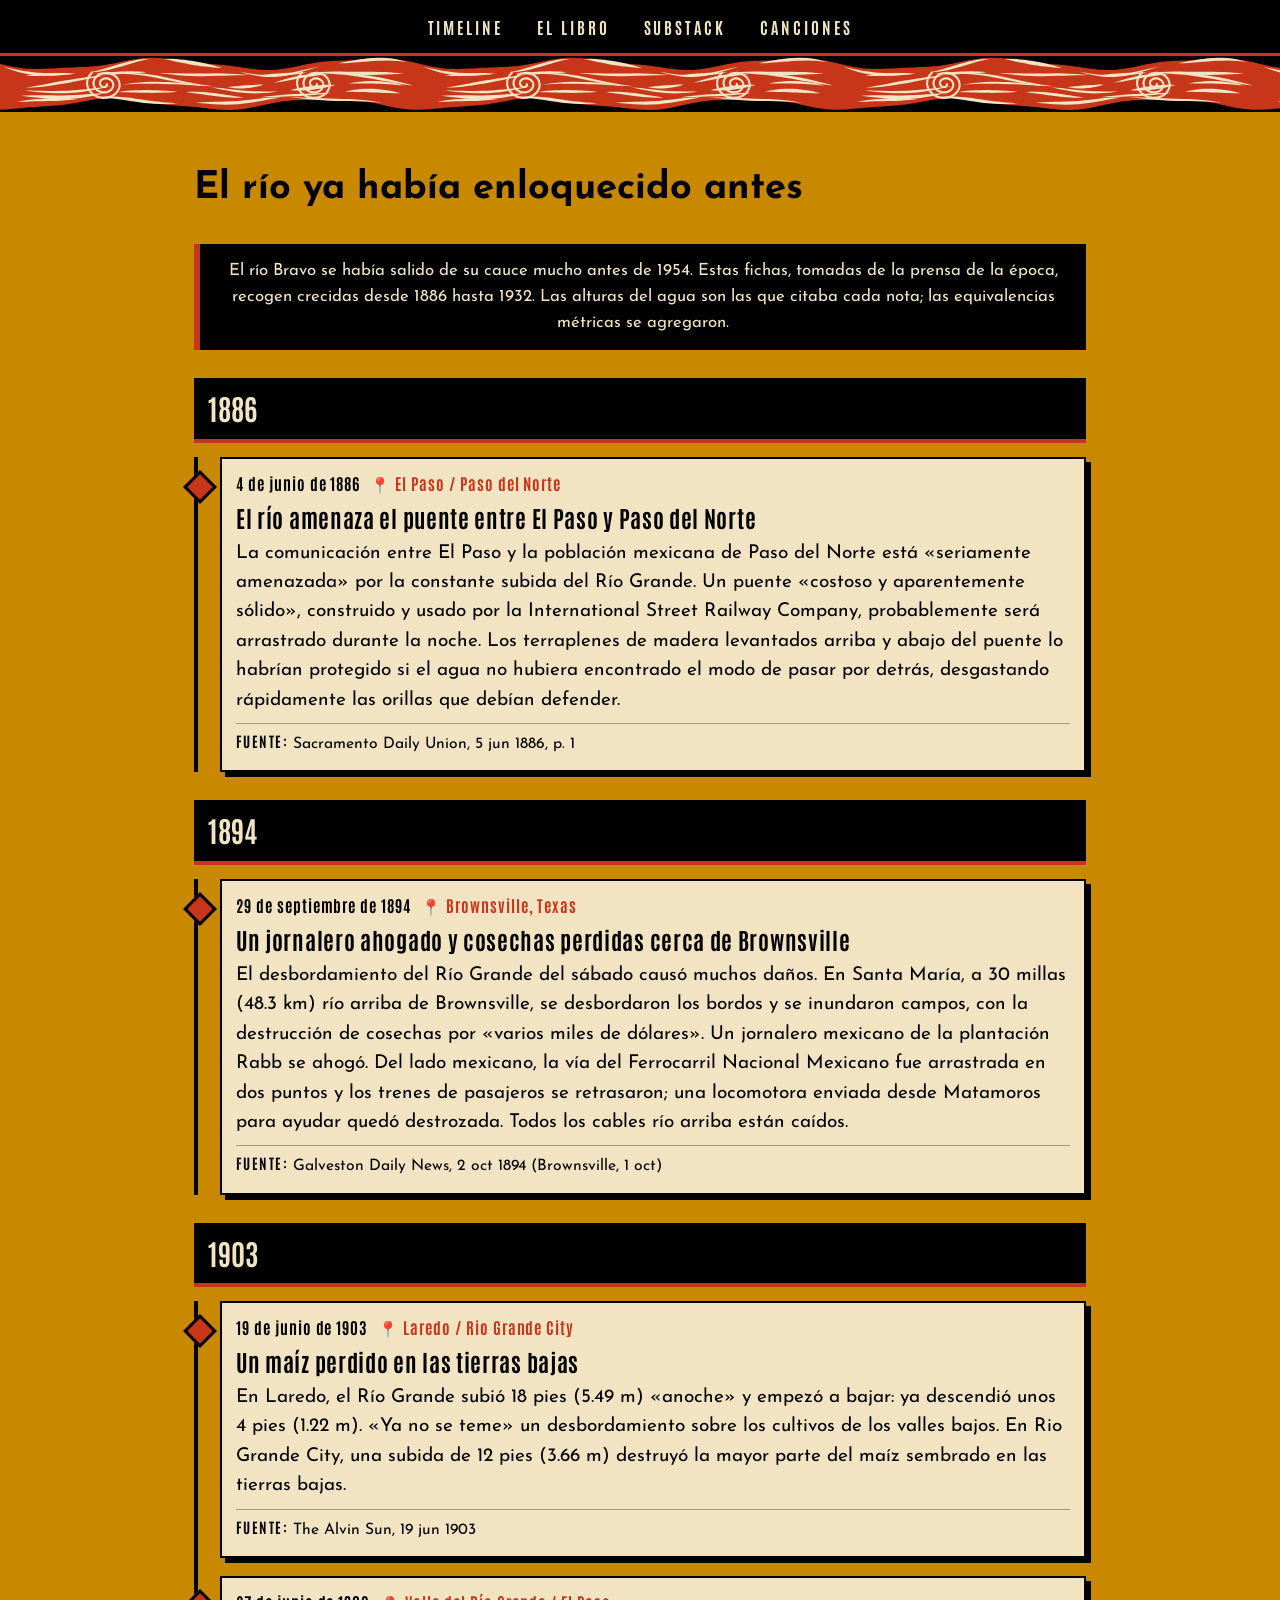
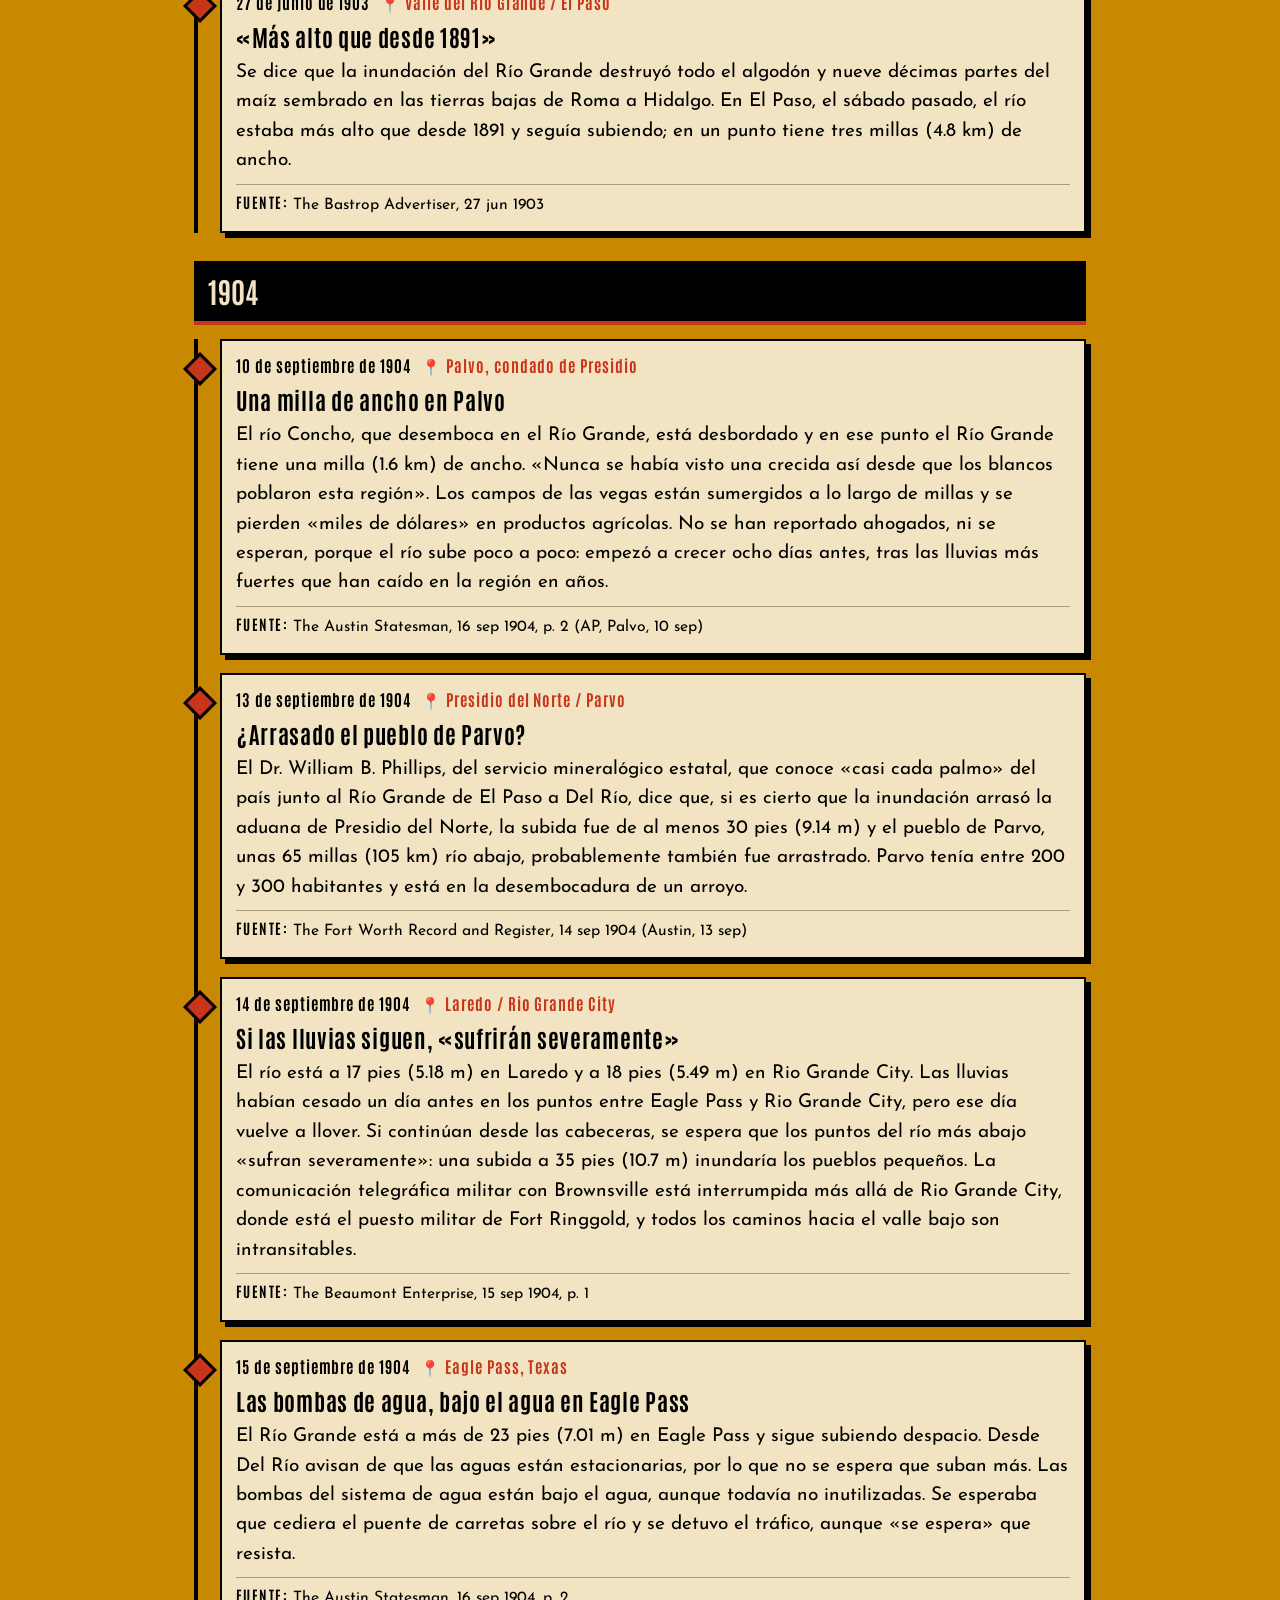
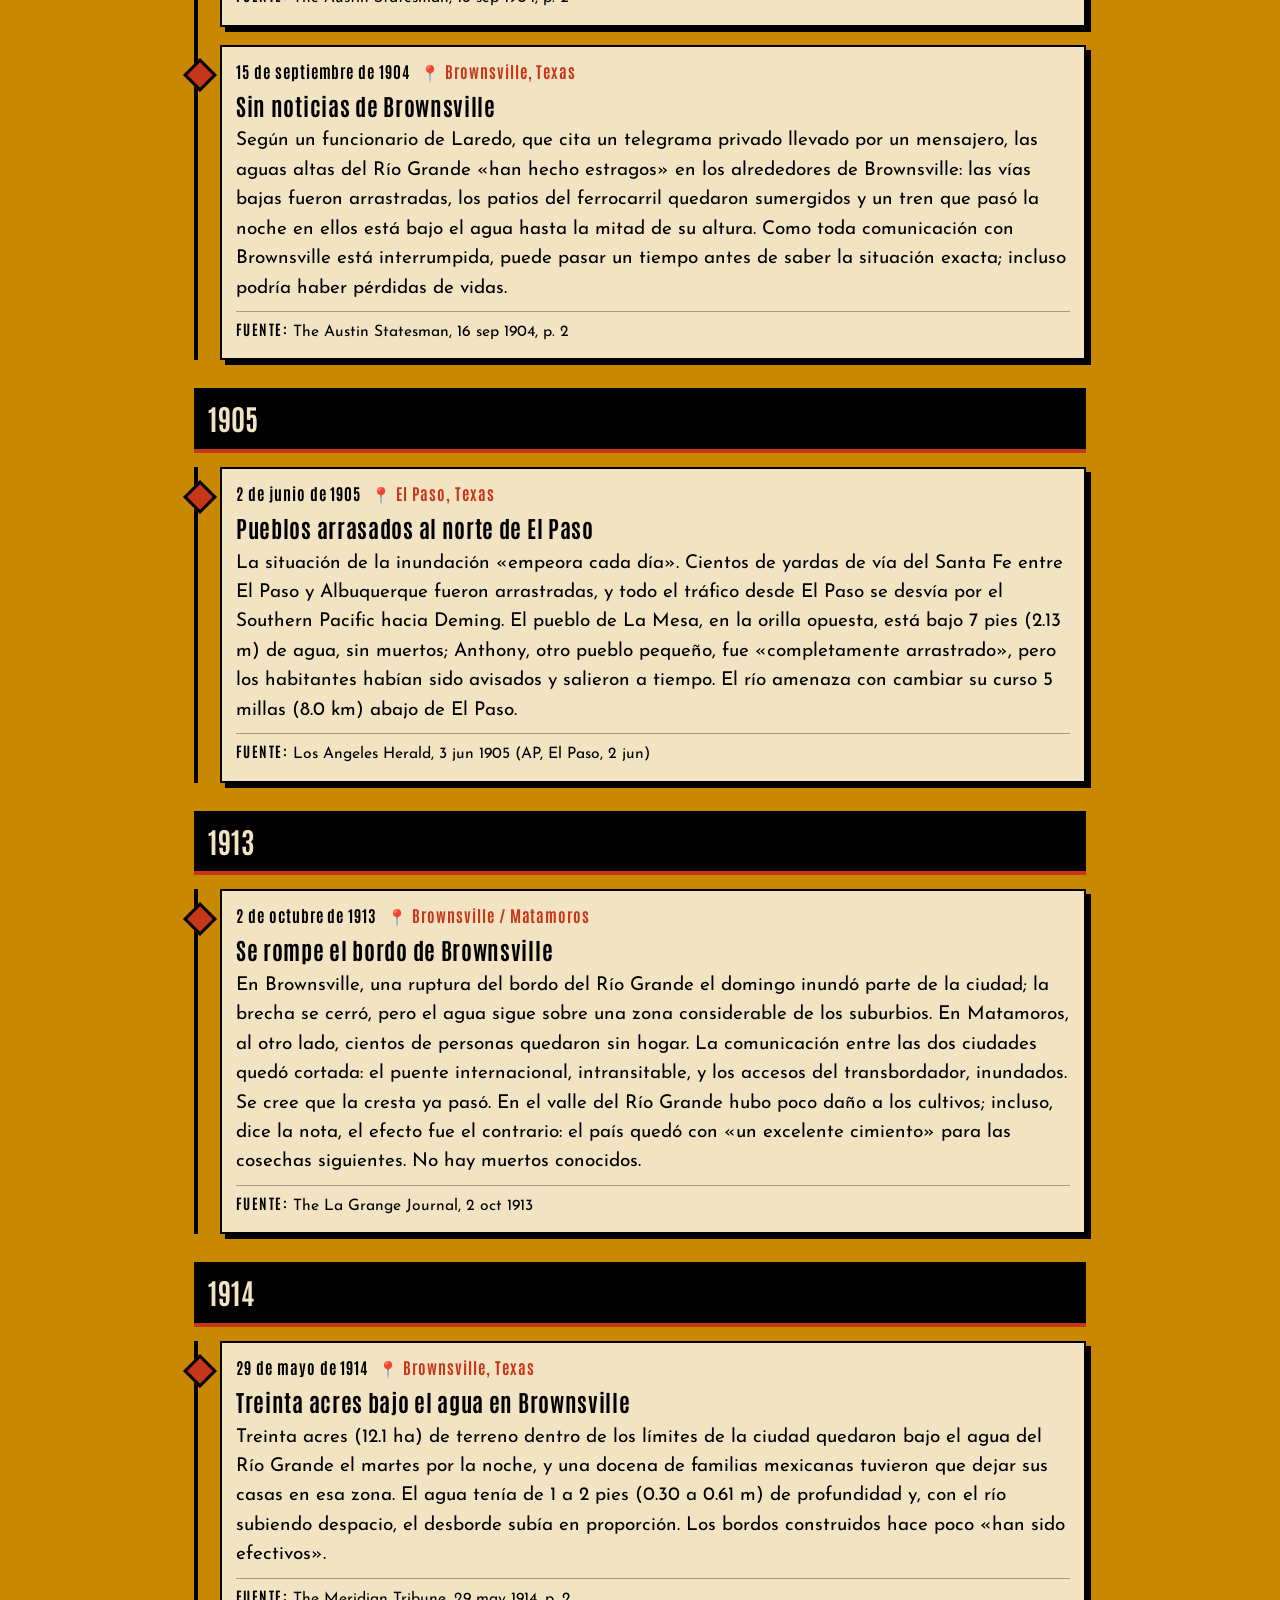
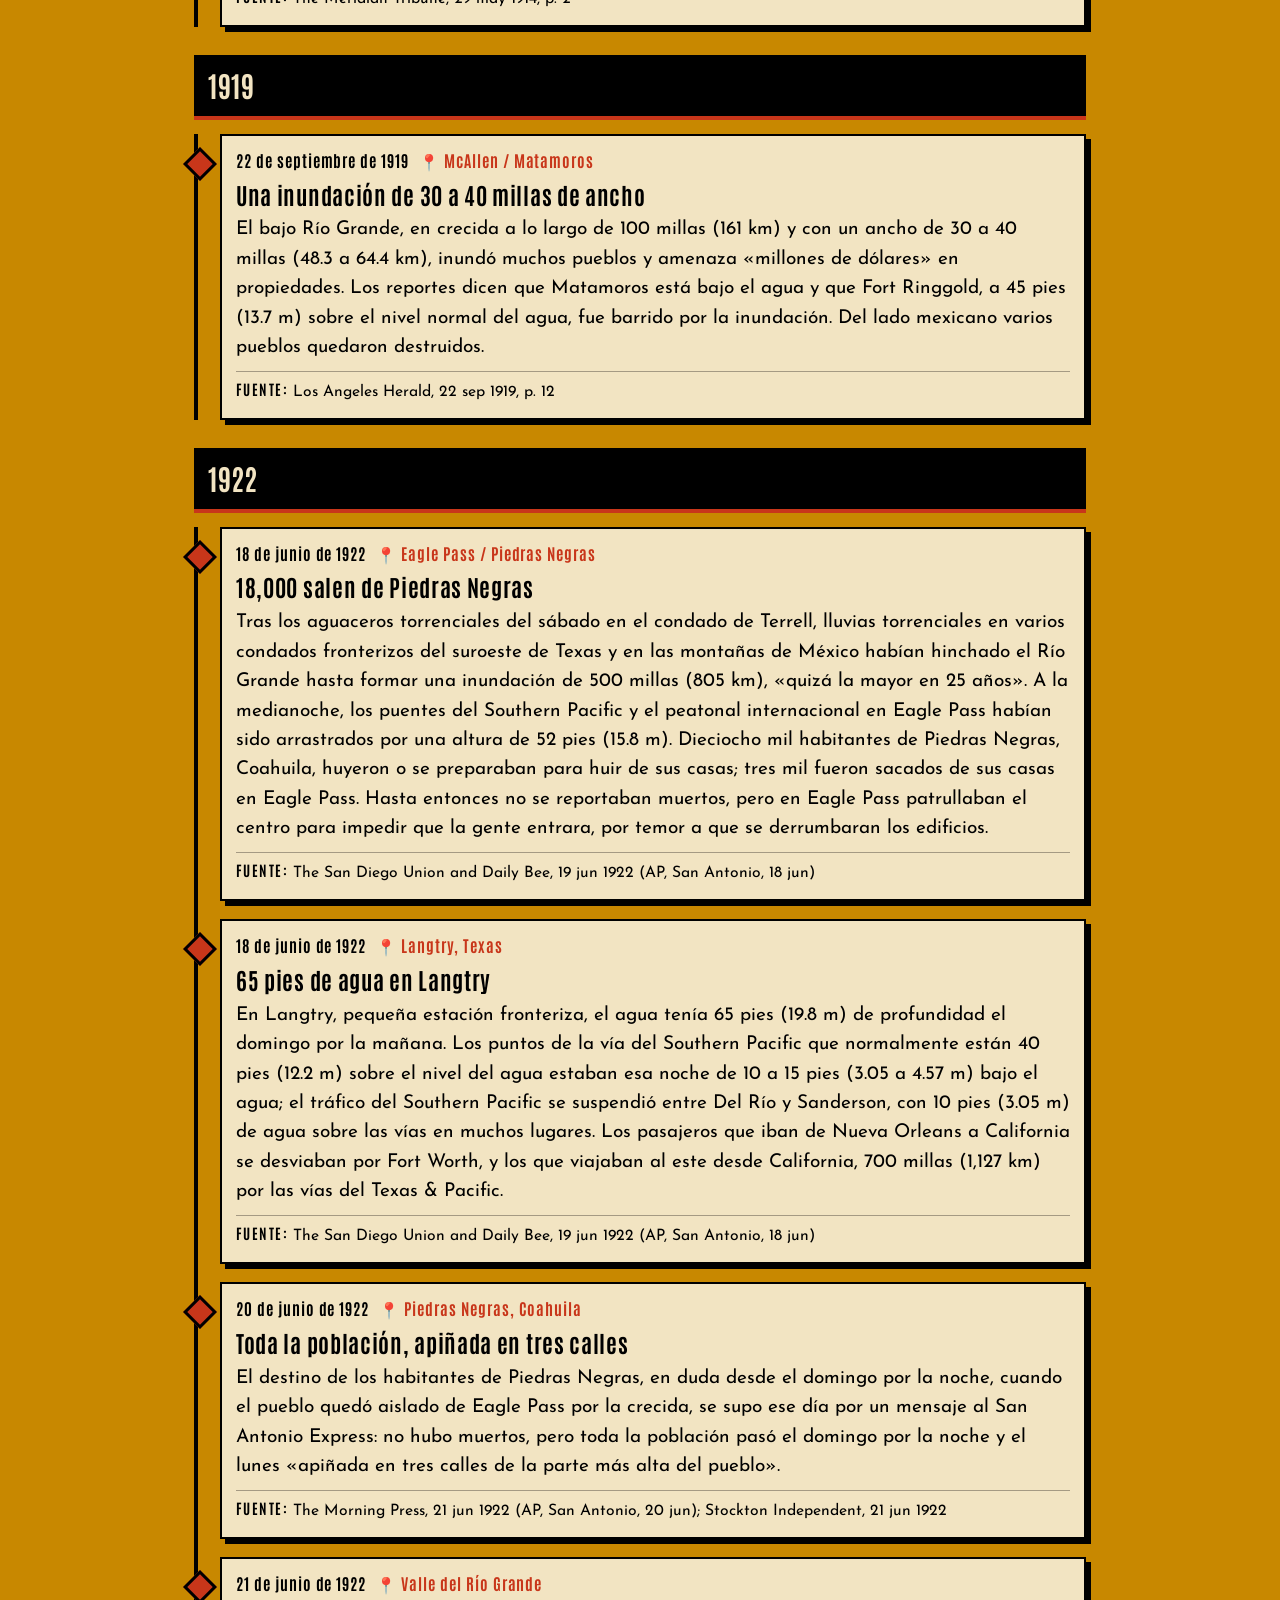
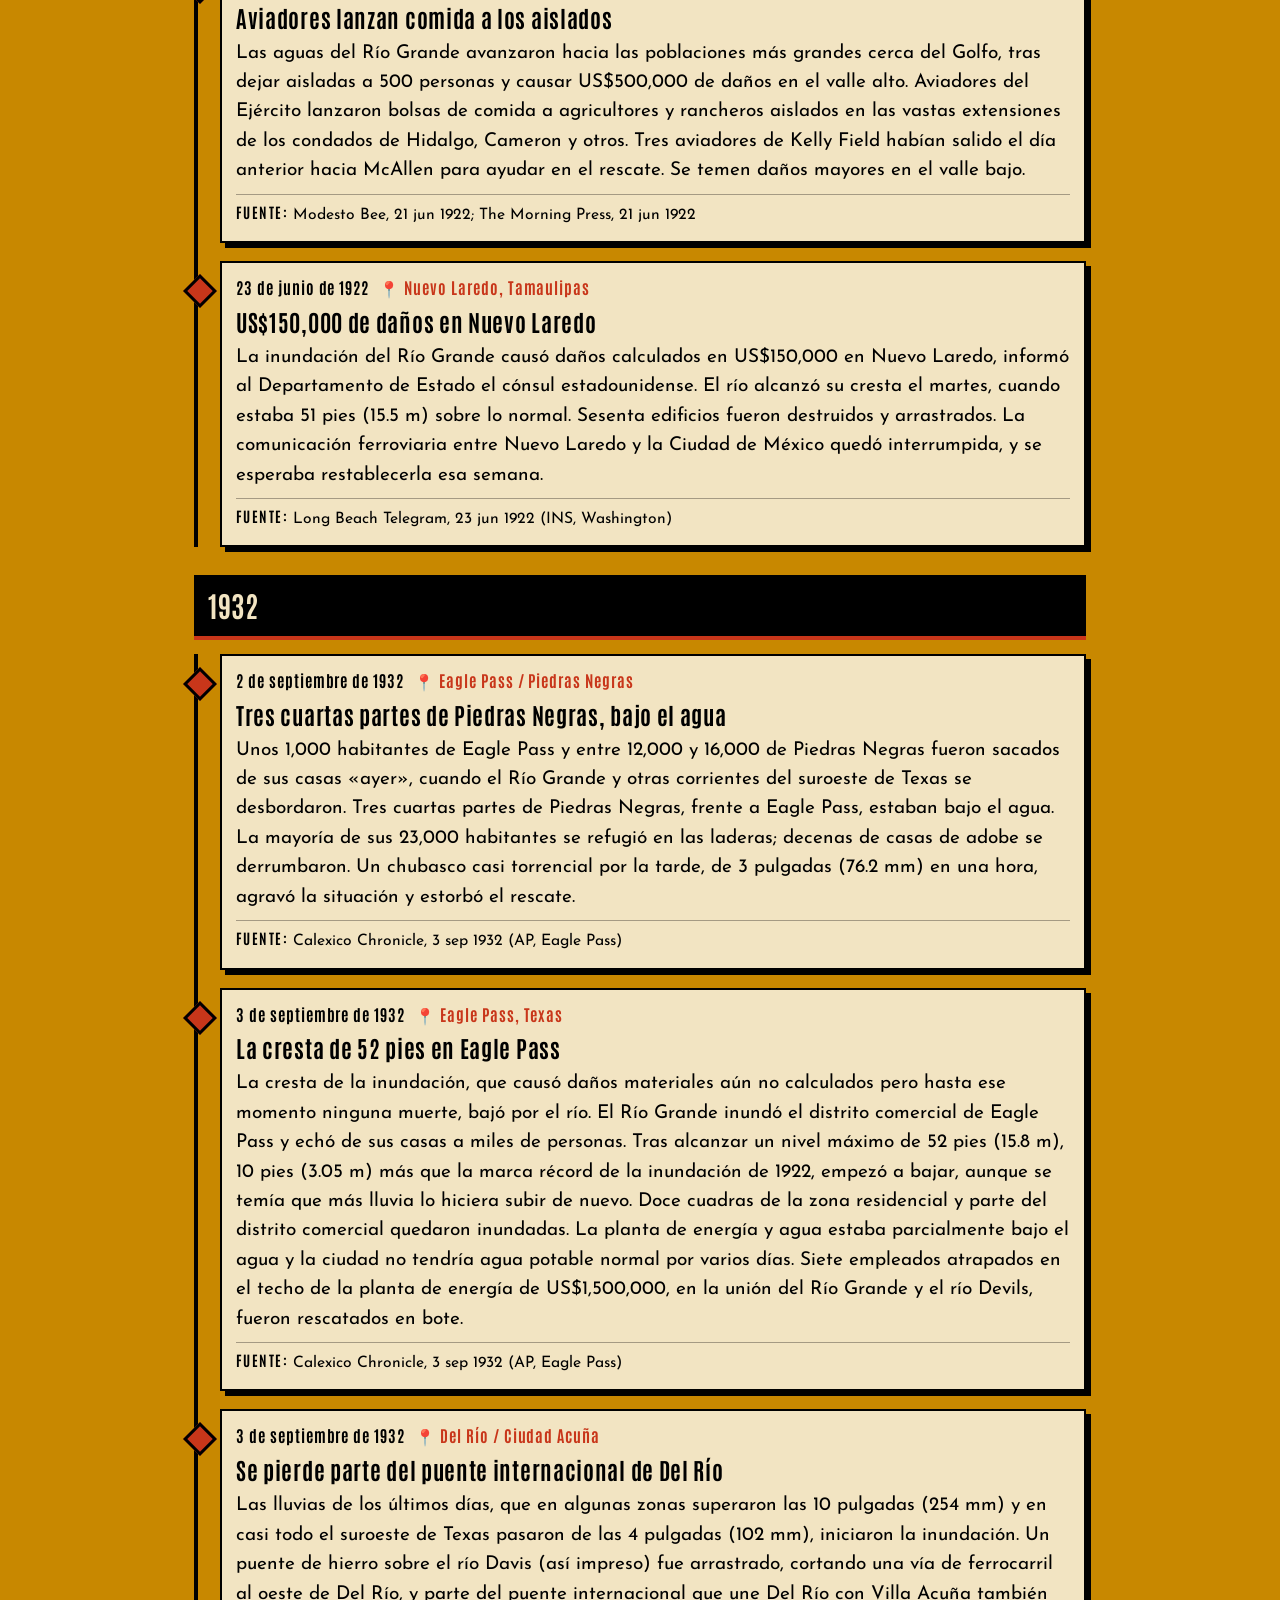
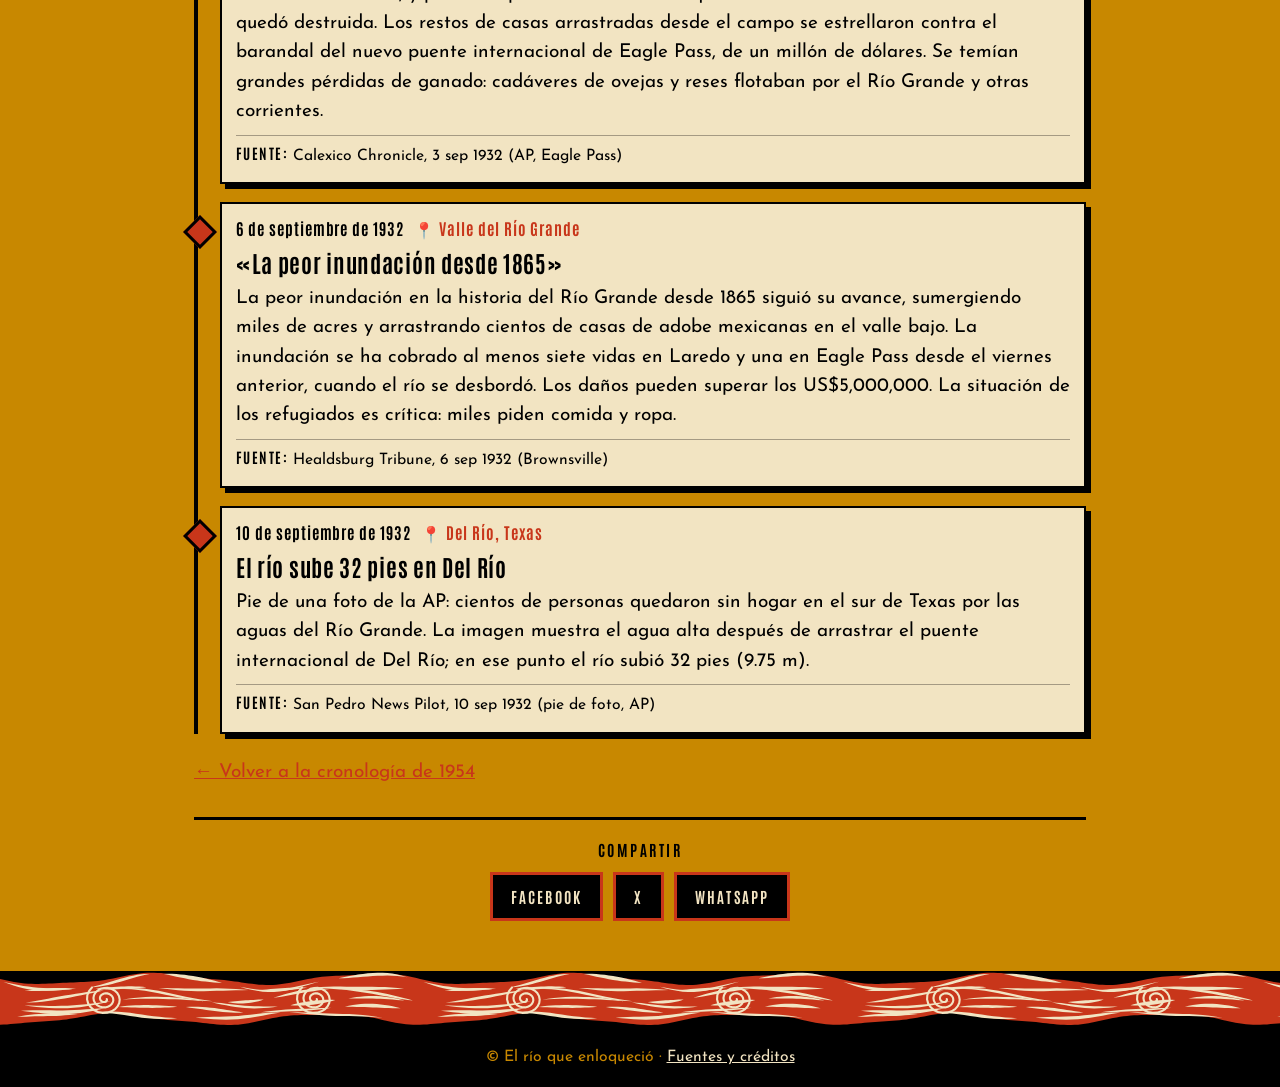
==== antes.html @ be1bdfc9 "Página Canciones: canciones.html, canciones.json y entrada en el menú de todas las páginas Co-Author" ====
<!doctype html>
<html lang="es">
<head>
<meta charset="utf-8">
<meta name="viewport" content="width=device-width,initial-scale=1">
<title>Antes de 1954 · El río que enloqueció</title>
<meta name="description" content="Las crecidas del río Bravo antes de 1954, según la prensa de la época.">
<meta property="og:type" content="website"><meta property="og:title" content="Antes de 1954 · El río que enloqueció"><meta property="og:description" content="Las crecidas del río Bravo antes de 1954, según la prensa de la época."><meta property="og:url" content="https://matonfaz.github.io/el-rio-que-enloquecio/antes.html"><meta property="og:image" content="https://matonfaz.github.io/el-rio-que-enloquecio/portada-web.jpg"><meta name="twitter:card" content="summary_large_image">
<link rel="preconnect" href="https://fonts.googleapis.com"><link rel="preconnect" href="https://fonts.gstatic.com" crossorigin>
<link href="https://fonts.googleapis.com/css2?family=Antonio:wght@400;700&family=Josefin+Sans:wght@400;700&display=swap" rel="stylesheet">
<link rel="icon" href="data:image/svg+xml,%3Csvg xmlns=%27http://www.w3.org/2000/svg%27 viewBox=%270 0 10 10%27%3E%3Cpath d=%27M5 0L10 5L5 10L0 5Z%27 fill=%27%23C65A1E%27/%3E%3C/svg%3E">
<link rel="stylesheet" href="css/style.css">
</head>
<body>
<nav class="menu" aria-label="Principal"><a href="index.html">Timeline</a><a href="libro.html">El libro</a><a href="substack.html">Substack</a><a href="canciones.html">Canciones</a></nav>
<div class="ondas"></div>
<main>
  <h1>El río ya había enloquecido antes</h1>
  <div class="intro">El río Bravo se había salido de su cauce mucho antes de 1954. Estas fichas, tomadas de la prensa de la época, recogen crecidas desde 1886 hasta 1932. Las alturas del agua son las que citaba cada nota; las equivalencias métricas se agregaron.</div>
  <div id="antes-lista"><noscript><div class="error">Esta página necesita JavaScript activado.</div></noscript></div>
  <p class="volver"><a href="index.html">← Volver a la cronología de 1954</a></p>
</main>
<div class="ondas"></div>
<footer>© El río que enloqueció · <a href="fuentes.html">Fuentes y créditos</a></footer>
<script src="js/antes.js"></script>
<script src="js/compartir.js"></script>
<!-- Cloudflare Web Analytics --><script type='module' src='https://static.cloudflareinsights.com/beacon.min.js' data-cf-beacon='{"token": "662d54eaece742d682d154d69804e19e"}'></script><!-- End Cloudflare Web Analytics -->
</body>
</html>
---- css/style.css ----
:root{
  --mostaza:#C88800; --negro:#000000; --crema:#F2E4C2; --rojo:#C8361A;
  --fuente-deco:"Antonio","Oswald","Arial Narrow",sans-serif;
  --fuente-titulo:"Antonio","Oswald","Arial Narrow",sans-serif;
  --fuente-texto:"Josefin Sans","Trebuchet MS",Arial,sans-serif;
}
*{box-sizing:border-box}
html{scroll-behavior:smooth;scroll-padding-top:70px}
body{margin:0;background:var(--mostaza);color:var(--negro);font-family:var(--fuente-texto);font-size:19px;line-height:1.55}
a{color:var(--rojo)}
.ondas{height:56px;background:var(--negro)}
.ondas.fina{height:36px}
/* Las olas corren despacio hacia la izquierda: cada ciclo desplaza exactamente un mosaico (480/64 del alto), sin corte al repetirse.
   Ritmo de río con fuerza (~32 px/s). Se anima transform (no background-position) para que también se mueva en navegadores móviles. */
.ondas{--paso:420px;position:relative;overflow:hidden}
.ondas.fina{--paso:270px}
.ondas::before{content:"";position:absolute;top:0;bottom:0;left:0;width:calc(100% + var(--paso));background:url("ondas.svg") repeat-x 0 center/auto 56px;animation:rio 13s linear infinite;will-change:transform}
.ondas.fina::before{background-size:auto 36px;animation-duration:17s}
@keyframes rio{from{transform:translate3d(0,0,0)}to{transform:translate3d(calc(var(--paso) * -1),0,0)}}
@media (prefers-reduced-motion:reduce){.ondas::before,.ondas.fina::before{animation:none}}
nav.menu{position:sticky;top:0;z-index:20;background:var(--negro);display:flex;justify-content:center;gap:6px;flex-wrap:wrap;padding:8px 12px;border-bottom:3px solid var(--rojo)}
nav.menu a{color:var(--crema);text-decoration:none;font-family:var(--fuente-deco);font-weight:700;letter-spacing:.18em;text-transform:uppercase;padding:6px 14px;font-size:1.02rem}
nav.menu a[aria-current=page]{background:var(--rojo);color:var(--negro)}
header.portada{background:var(--negro);text-align:center;padding:26px 16px}
header.portada img{display:block;margin:0 auto;width:min(100%,340px);height:auto;border:3px solid var(--crema);box-shadow:8px 8px 0 var(--rojo)}
.solo-lectores{position:absolute;left:-9999px}
main{max-width:920px;margin:0 auto;padding:22px 14px 50px}
h2{font-family:var(--fuente-titulo);font-weight:700;text-transform:uppercase;letter-spacing:.06em;margin:.2em 0 .4em}
.intro{background:var(--negro);color:var(--crema);padding:14px 18px;border-left:6px solid var(--rojo);font-size:1.05rem}
.intro b{color:var(--crema)}
.controles{background:var(--negro);color:var(--crema);padding:14px;margin:18px 0;border-top:4px solid var(--rojo)}
.controles h3{font-family:var(--fuente-deco);letter-spacing:.2em;text-transform:uppercase;font-size:.92rem;color:var(--mostaza);margin:10px 0 6px}
.controles h3:first-child{margin-top:0}
.chips{display:flex;flex-wrap:wrap;gap:6px}
.chip,.controles select{font:inherit;font-size:1rem;cursor:pointer;border:1.5px solid var(--crema);background:transparent;color:var(--crema);padding:7px 11px;min-height:40px}
.chip small{opacity:.75}
.chip[aria-pressed=true]{background:var(--crema);color:var(--negro);font-weight:700}
.chip.noche[aria-pressed=true]{background:var(--rojo);border-color:var(--rojo);color:var(--crema)}
.chip:disabled{opacity:.35;cursor:not-allowed}
.controles select{width:100%;max-width:100%;background:var(--negro);border-radius:0}
.estado{font-size:1rem;color:var(--crema);margin-top:10px}
.dia{font-family:var(--fuente-titulo);font-weight:700;font-size:clamp(1.3rem,5vw,1.8rem);background:var(--negro);color:var(--crema);padding:8px 14px;margin:28px 0 14px;border-bottom:4px solid var(--rojo);position:sticky;top:52px;z-index:5}
.dia small{font-family:var(--fuente-deco);font-size:.85em;letter-spacing:.1em;color:var(--crema)}
ol.lista{list-style:none;margin:0;padding:0 0 0 22px;border-left:4px solid var(--negro);position:relative}
.ev{position:relative;background:var(--crema);border:2px solid var(--negro);margin:0 0 18px;padding:12px 14px 14px;box-shadow:5px 5px 0 var(--negro)}
.ev::before{content:"";position:absolute;left:-34px;top:16px;width:18px;height:18px;background:var(--rojo);border:3px solid var(--negro);transform:rotate(45deg)}
.ev.discrepancia{border-color:var(--rojo)}
.meta{display:flex;flex-wrap:wrap;gap:6px 10px;align-items:center;font-family:var(--fuente-deco);font-weight:700;font-size:1rem;letter-spacing:.06em}
.hora{background:var(--negro);color:var(--crema);padding:2px 9px}
.hora.sin{background:transparent;color:var(--negro);border:1px dashed var(--negro);font-weight:400}
.aprox{background:var(--rojo);color:var(--crema);padding:2px 8px;text-transform:uppercase;font-size:.9rem;letter-spacing:.1em}
.lugar{color:var(--rojo)}
.ev h4{font-family:var(--fuente-titulo);font-weight:700;font-size:1.45rem;letter-spacing:.03em;line-height:1.2;margin:.35em 0 .3em}
.ev p{margin:.3em 0}
.fuente{font-size:.98rem;border-top:1px solid rgba(20,17,13,.35);margin-top:8px;padding-top:6px}
.fuente b{font-family:var(--fuente-deco);letter-spacing:.1em;text-transform:uppercase;font-size:.9rem}
.archivo{font-size:.9rem;color:var(--negro);word-break:break-all}
.nota{margin-top:10px;background:var(--rojo);color:var(--crema);padding:9px 12px;border-left:8px solid var(--negro);font-size:1.02rem}
.nota b{display:block;font-family:var(--fuente-deco);letter-spacing:.16em;text-transform:uppercase;font-size:.9rem;color:var(--crema)}
.vacio,.error{background:var(--negro);color:var(--crema);padding:18px;text-align:center}
.error{border:3px solid var(--rojo)}
.error input{margin-top:10px;color:var(--crema)}
/* noche */
.horas-nav{display:flex;flex-wrap:wrap;gap:6px;margin:8px 0 0}
.horas-nav a{min-width:52px;text-align:center;border:1.5px solid var(--crema);color:var(--crema);text-decoration:none;padding:6px 4px;font-size:.98rem}
.horas-nav a.con{background:var(--rojo);border-color:var(--rojo);color:var(--crema);font-weight:700}
.slot{display:grid;grid-template-columns:76px 1fr;gap:0 12px;margin-bottom:14px}
.slot .reloj{font-family:var(--fuente-titulo);font-weight:700;font-size:1.7rem;color:var(--negro);background:var(--crema);border:3px solid var(--negro);text-align:center;height:max-content;padding:6px 2px;position:sticky;top:110px}
.slot .reloj small{display:block;font-family:var(--fuente-deco);font-size:.8rem;letter-spacing:.1em;text-transform:uppercase}
.slot .vacia{color:var(--negro);font-style:italic;padding:12px 4px;border-bottom:2px dotted rgba(20,17,13,.35)}
.slot .ev{margin-left:0}
.slot .ev::before{display:none}
.corte{font-family:var(--fuente-deco);font-weight:700;letter-spacing:.2em;text-transform:uppercase;text-align:center;background:var(--rojo);color:var(--crema);padding:6px;margin:20px 0}
footer{background:var(--negro);color:var(--mostaza);text-align:center;padding:18px 12px;font-size:.98rem}
/* libro */
.panel{background:var(--crema);border:3px solid var(--negro);padding:20px;margin:20px 0;box-shadow:6px 6px 0 var(--negro)}
.panel h2{color:var(--rojo)}
.relleno{background:var(--negro);color:var(--crema);padding:2px 8px;font-family:monospace;font-weight:700}
.botones{display:flex;flex-wrap:wrap;gap:12px;margin-top:12px}
.boton{display:inline-block;background:var(--negro);color:var(--crema);padding:12px 20px;text-decoration:none;font-family:var(--fuente-deco);font-weight:700;letter-spacing:.14em;text-transform:uppercase;border:3px solid var(--rojo)}
.boton:hover,.boton:focus{background:var(--rojo);color:var(--negro)}
@media(max-width:560px){
  body{font-size:18px}
  .slot{grid-template-columns:62px 1fr;gap:0 8px}
  ol.lista{padding-left:18px}
  .ev::before{left:-30px}
  .ev{box-shadow:3px 3px 0 var(--negro)}
}

.libro-cabecera{display:grid;gap:22px;align-items:start}
.libro-cabecera img{width:100%;max-width:420px;height:auto;border:3px solid var(--negro);box-shadow:8px 8px 0 var(--rojo);margin:0 auto}
@media(min-width:760px){.libro-cabecera{grid-template-columns:minmax(0,5fr) minmax(0,7fr)}}
.enlaces{margin:0;padding-left:1.2em}.enlaces li{margin:.4em 0;font-size:1.05rem}
/* Página de Substack */
ol.entregas{list-style:none;margin:20px 0;padding:0;display:grid;gap:16px}
@media(min-width:640px){ol.entregas{grid-template-columns:repeat(2,minmax(0,1fr))}}
.entrega{background:var(--crema);border:3px solid var(--negro);box-shadow:6px 6px 0 var(--rojo);padding:16px 18px;display:flex;flex-direction:column;gap:10px;align-items:flex-start}
.entrega h2{margin:0;color:var(--negro);font-size:1.25rem;line-height:1.2}
.entrega-num{font-family:var(--fuente-deco);font-weight:700;letter-spacing:.14em;text-transform:uppercase;font-size:.92rem;color:var(--rojo)}
.entrega.proximamente{background:transparent;border-style:dashed;box-shadow:none;justify-content:center}
/* Compartir */
.compartir{margin:30px 0 0;padding-top:18px;border-top:3px solid var(--negro);text-align:center}
.compartir-t{display:block;font-family:var(--fuente-deco);font-weight:700;letter-spacing:.16em;text-transform:uppercase;font-size:.95rem;margin-bottom:10px}
.compartir-b{display:flex;flex-wrap:wrap;gap:10px;justify-content:center}
.compartir .boton{font-size:.95rem;padding:10px 18px;cursor:pointer}
/* Compartir una ficha */
.ficha-comp{margin-top:10px;background:none;border:2px solid var(--negro);color:var(--negro);font-family:var(--fuente-deco);font-weight:700;letter-spacing:.12em;text-transform:uppercase;font-size:.9rem;padding:6px 12px;cursor:pointer}
.ficha-comp:hover,.ficha-comp:focus{background:var(--negro);color:var(--crema)}
.ev.resaltada{outline:4px solid var(--rojo);outline-offset:3px}
/* El río en cifras */
.cifras{display:grid;gap:12px;margin:18px 0}
@media(min-width:700px){.cifras{grid-template-columns:repeat(4,minmax(0,1fr))}}
.cifra{background:var(--negro);color:var(--crema);padding:14px 14px 16px;border-bottom:4px solid var(--rojo)}
.cifra b{display:block;font-family:var(--fuente-titulo);font-size:1.7rem;line-height:1.1;letter-spacing:.02em;color:var(--mostaza)}
.cifra b small{font-size:1rem;font-weight:400}
.cifra span{display:block;margin-top:8px;font-size:1rem;line-height:1.4}
.desplegable{background:var(--crema);border:2px solid var(--negro);box-shadow:5px 5px 0 var(--negro);margin:0 0 16px}
.desplegable summary{cursor:pointer;padding:12px 14px;font-family:var(--fuente-deco);font-weight:700;letter-spacing:.1em;text-transform:uppercase;font-size:1.02rem}
.desplegable[open] summary{border-bottom:2px solid var(--negro)}
.desplegable-c{padding:6px 14px 16px}
.desplegable-c h3{font-family:var(--fuente-titulo);text-transform:uppercase;letter-spacing:.05em;margin:16px 0 6px;color:var(--rojo)}
.mapa,.grafica{width:100%;height:auto;display:block;color:var(--negro)}
.mapa .ciudad,.grafica .ciudad{font-family:var(--fuente-titulo);letter-spacing:.03em}
.nota-fig{font-size:.95rem;margin:6px 0 0}
.cifras-muertos{display:grid;grid-template-columns:max-content 1fr;gap:10px 14px;margin:12px 0}
.cifras-muertos dt{font-family:var(--fuente-titulo);font-size:1.25rem;color:var(--rojo);max-width:9em}
.cifras-muertos dd{margin:0}
@media(max-width:560px){.cifras-muertos{grid-template-columns:1fr}.cifras-muertos dd{margin-bottom:6px}}
footer a{color:var(--crema)}
.suscripcion{margin:18px 0 0}
.fuentes-lista{padding-left:1.1em}
.fuentes-lista li{margin:4px 0}
.fig-scroll{overflow-x:auto;-webkit-overflow-scrolling:touch}
.fig-scroll svg{min-width:560px}
.desliza{display:none;font-size:.92rem;margin:0 0 4px;opacity:.75}
@media(max-width:600px){.desliza{display:block}}
/* Mapa interactivo */
.creciente{display:grid;gap:8px;margin:8px 0 14px}
.creciente label{font-family:var(--fuente-deco);font-weight:700;letter-spacing:.1em;text-transform:uppercase;font-size:.92rem}
.creciente input[type=range]{width:100%;accent-color:var(--rojo)}
.creciente .ficha-comp{justify-self:start;margin-top:0}
.creciente-t{margin:0;min-height:3em;font-weight:700}
.mapa-i{display:grid;gap:14px}
@media(min-width:760px){.mapa-i{grid-template-columns:minmax(0,5fr) minmax(0,6fr);align-items:start}}
#mapa-svg{width:100%;max-height:640px;height:auto;display:block;background:rgba(0,0,0,.05);color:var(--negro)}
#mapa-svg .mp{cursor:pointer;outline:none}
#mapa-svg .mp.sel .mp-c,#mapa-svg .mp:focus .mp-c{fill:var(--rojo);stroke:var(--negro)}
#mapa-svg .ciudad{font-family:var(--fuente-titulo);letter-spacing:.03em}
.mapa-i-panel h3{margin:0 0 6px;color:var(--rojo)}
.mapa-i-panel h4{margin:14px 0 4px;font-family:var(--fuente-deco);letter-spacing:.1em;text-transform:uppercase;font-size:.92rem}
.mapa-hechos,.mapa-fichas{margin:0;padding-left:1.1em}
.mapa-hechos li,.mapa-fichas li{margin:4px 0}
/* Sobre el autor */
.autor{display:grid;gap:18px;align-items:start}
@media(min-width:600px){.autor{grid-template-columns:200px 1fr}}
.autor img{width:100%;max-width:240px;height:auto;aspect-ratio:2/3;object-fit:cover;border:3px solid var(--negro);box-shadow:6px 6px 0 var(--rojo);margin:0 auto}
.autor h2{margin-top:0}
/* Centrado de la introducción y de las cifras */
.intro{text-align:center}
.cifra{text-align:center}
.enlace-antes{text-align:center;margin:0 0 16px;font-family:var(--fuente-deco);font-weight:700;letter-spacing:.06em}
.enlace-antes a{color:var(--negro)}
.volver{margin-top:24px}
/* Resumen, contexto y menú de ficha */
.resumen{background:var(--crema);border:2px solid var(--negro);box-shadow:5px 5px 0 var(--negro);padding:6px 18px 16px;margin:0 0 16px;text-align:center}
.resumen h2{color:var(--rojo);margin:.5em 0 .3em}
.resumen p{margin:.4em 0;text-align:left}
.resumen .empieza{text-align:center;margin:14px 0 0}
.resumen .empieza .boton{cursor:pointer}
.contexto{text-align:center;margin:0 0 16px}
.contexto a{font-weight:700}
.centrado{justify-content:center}
.etiq{display:inline-block;font-family:var(--fuente-deco);font-weight:700;font-size:.7rem;letter-spacing:.1em;text-transform:uppercase;background:var(--negro);color:var(--crema);padding:2px 6px;margin-left:6px;vertical-align:middle}
.cifras-muertos dt{display:block}
.ficha-menu{margin-top:10px}
.ficha-menu summary{cursor:pointer;display:inline-block;border:2px solid var(--negro);padding:6px 12px;font-family:var(--fuente-deco);font-weight:700;letter-spacing:.12em;text-transform:uppercase;font-size:.9rem}
.ficha-menu[open] summary{background:var(--negro);color:var(--crema)}
.ficha-menu-c{display:flex;flex-wrap:wrap;gap:8px;margin-top:8px}
.ficha-menu-c .ficha-comp{margin-top:0}
.entrega time{display:block;margin:.15rem 0 .3rem;font-size:.9rem;opacity:.75}
.entrega .entrega-sub{margin:.4rem 0 .8rem;font-size:1rem;line-height:1.4}
.canciones-sec{margin:28px 0}
.canciones-lista{list-style:none;margin:16px 0;padding:0;display:grid;gap:20px}
@media(min-width:900px){.canciones-lista{grid-template-columns:repeat(2,minmax(0,1fr))}}
.cancion{background:var(--crema);color:var(--negro);border:3px solid var(--negro);box-shadow:6px 6px 0 var(--rojo);padding:16px 18px;display:flex;flex-direction:column;gap:12px;align-items:flex-start;min-width:0}
.cancion h3{margin:0;font-family:var(--fuente-titulo);font-size:1.35rem;line-height:1.2}
.cancion-datos{margin:0;width:100%}
.cancion-datos div{display:flex;flex-wrap:wrap;gap:2px 8px;margin:3px 0}
.cancion-datos dt{font-family:var(--fuente-deco);font-weight:700;letter-spacing:.1em;text-transform:uppercase;font-size:.85rem;color:var(--rojo)}
.cancion-datos dd{margin:0;font-size:1rem}
.cancion-nota-matriz,.cancion-credito{margin:0;font-size:.92rem;line-height:1.4;opacity:.85}
.cancion-nota{margin:0;font-size:1rem;line-height:1.45}
.video{position:relative;width:100%;aspect-ratio:16/9;background:#000}
.video iframe{position:absolute;inset:0;width:100%;height:100%;border:0}
.canciones-pie{margin:24px 0;text-align:center;font-size:1rem}
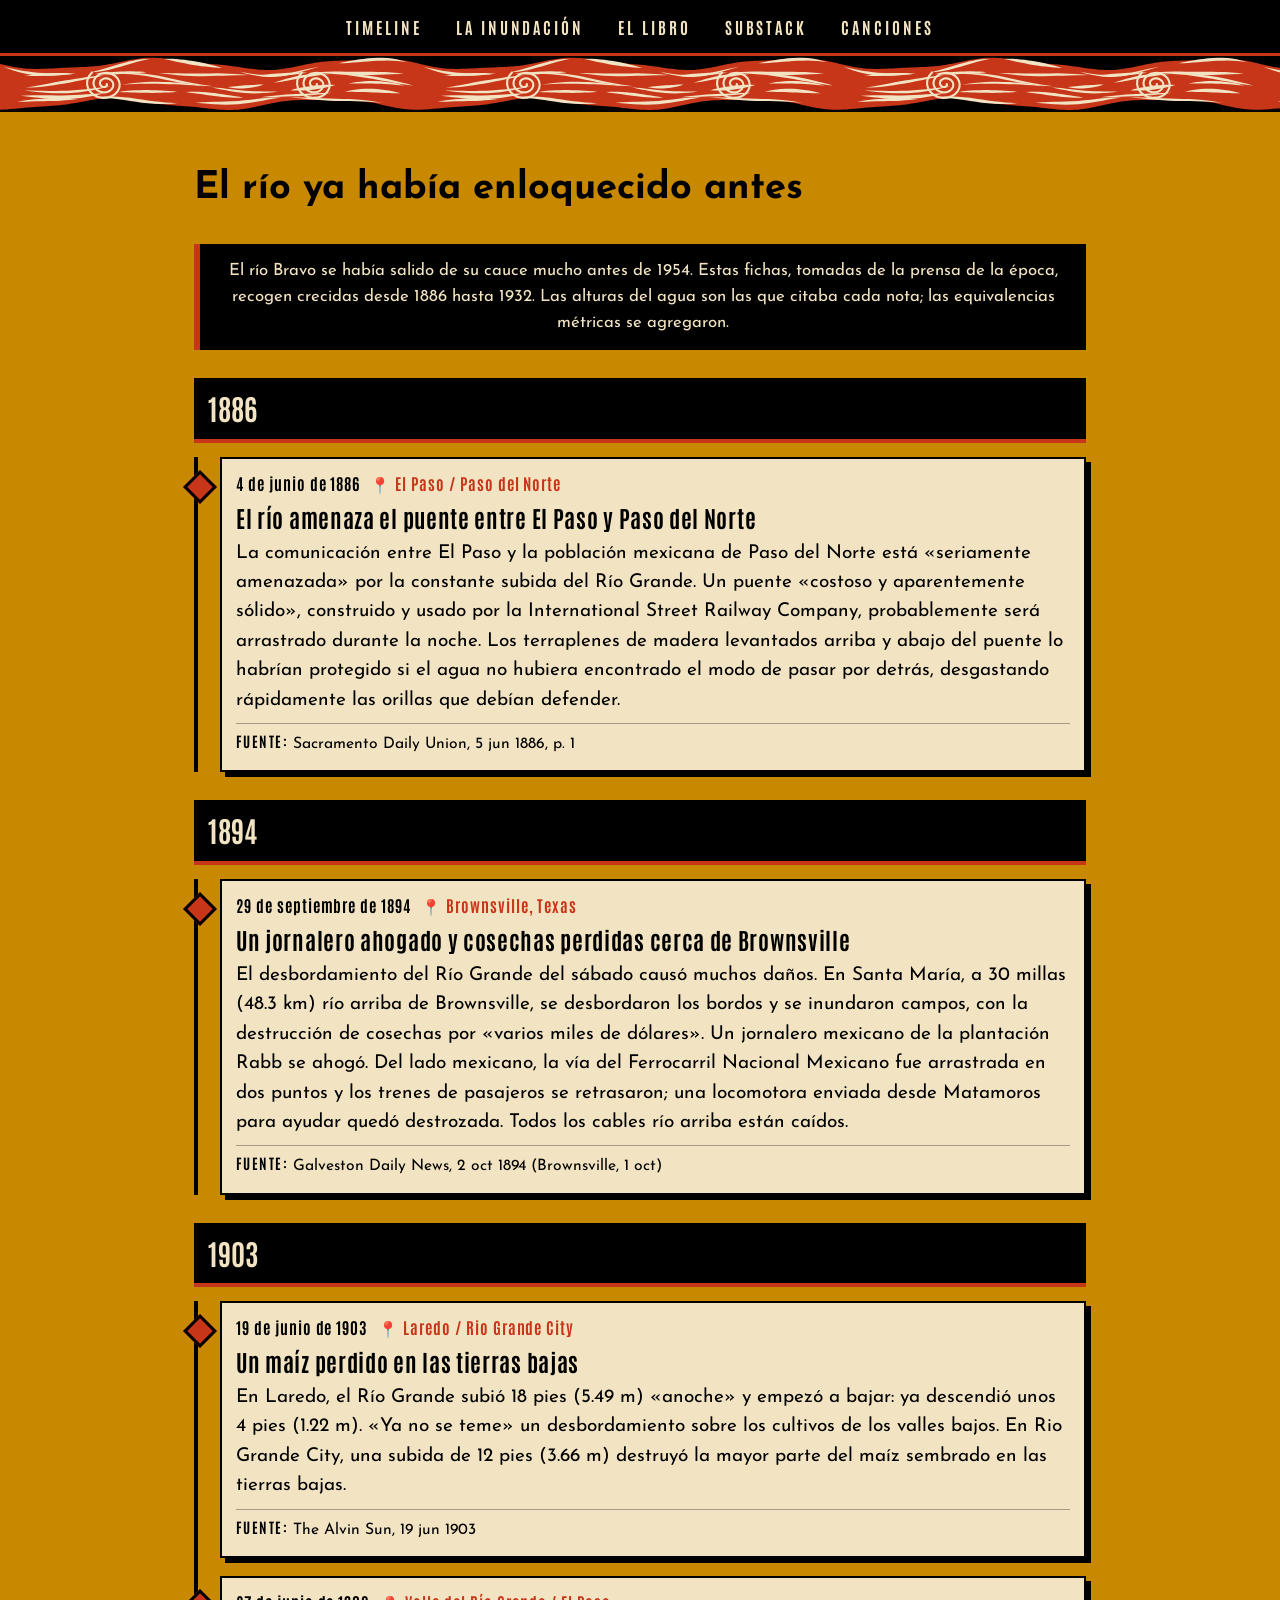
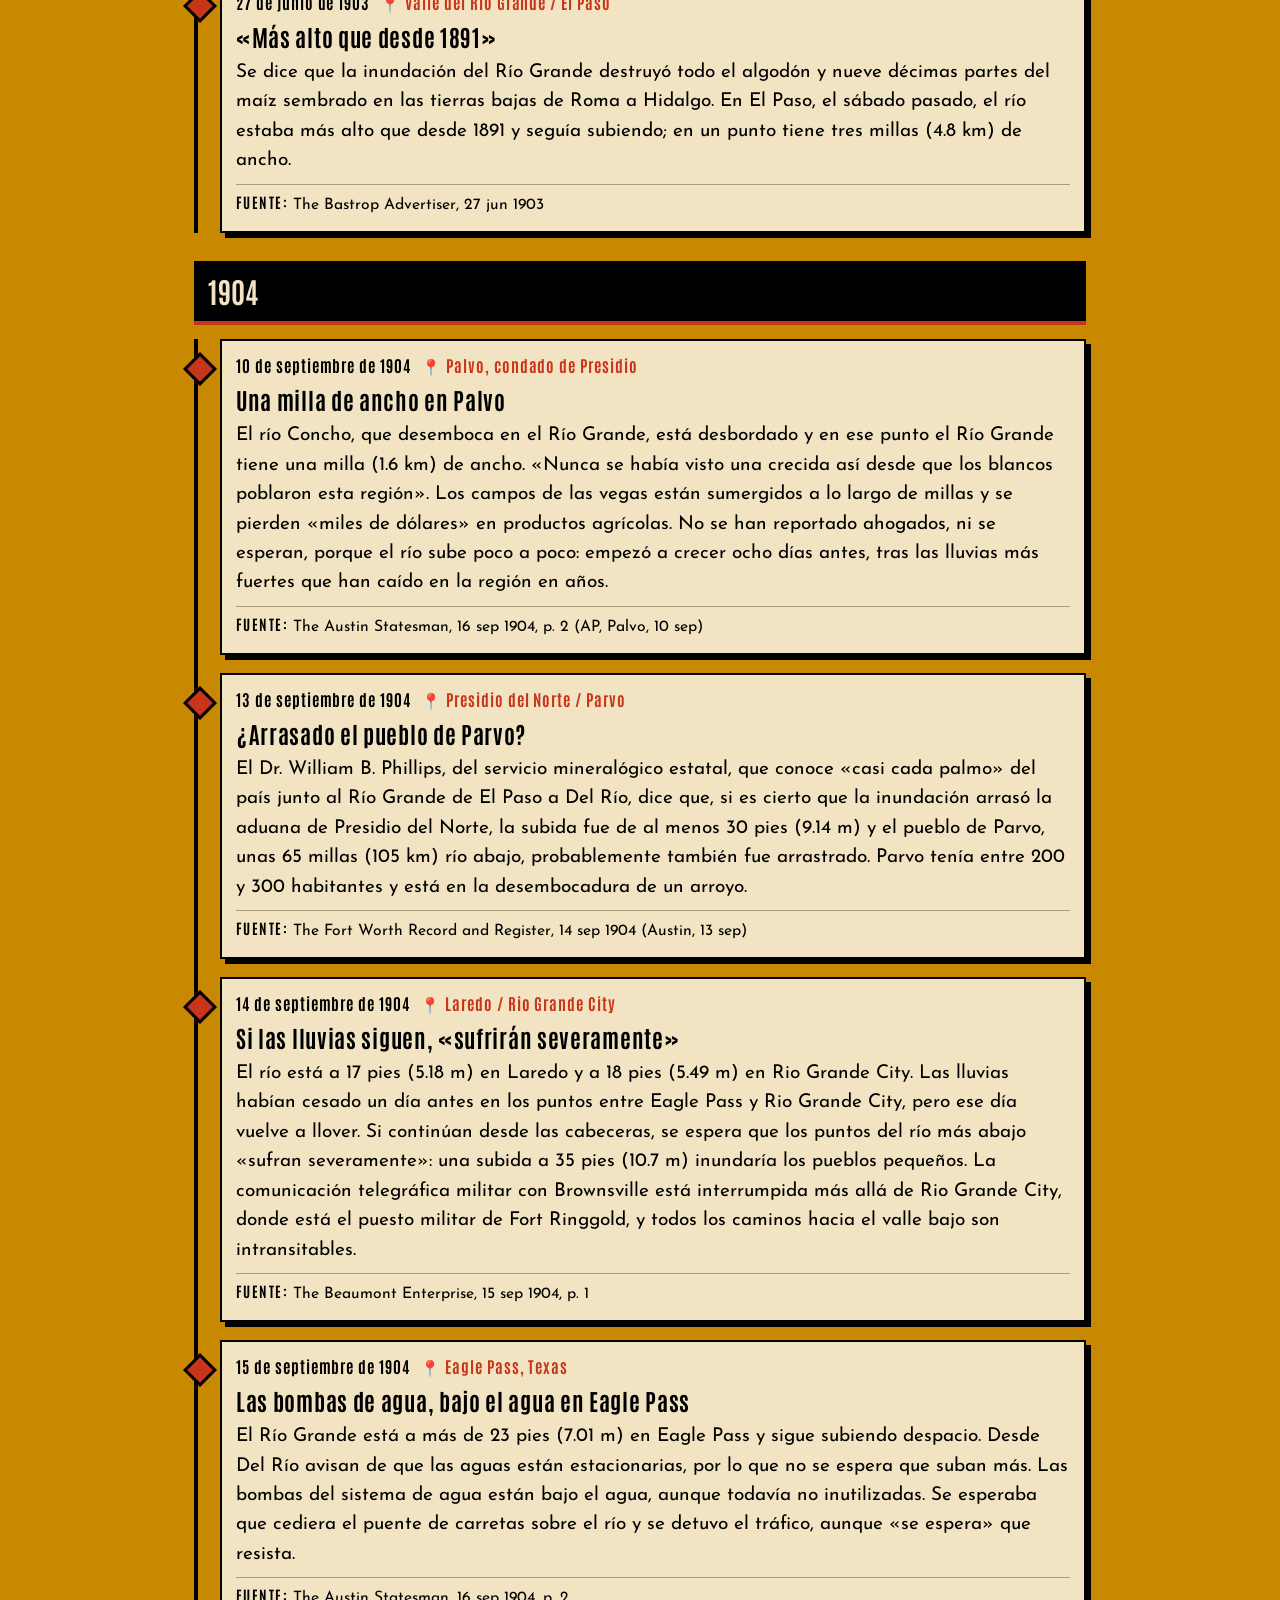
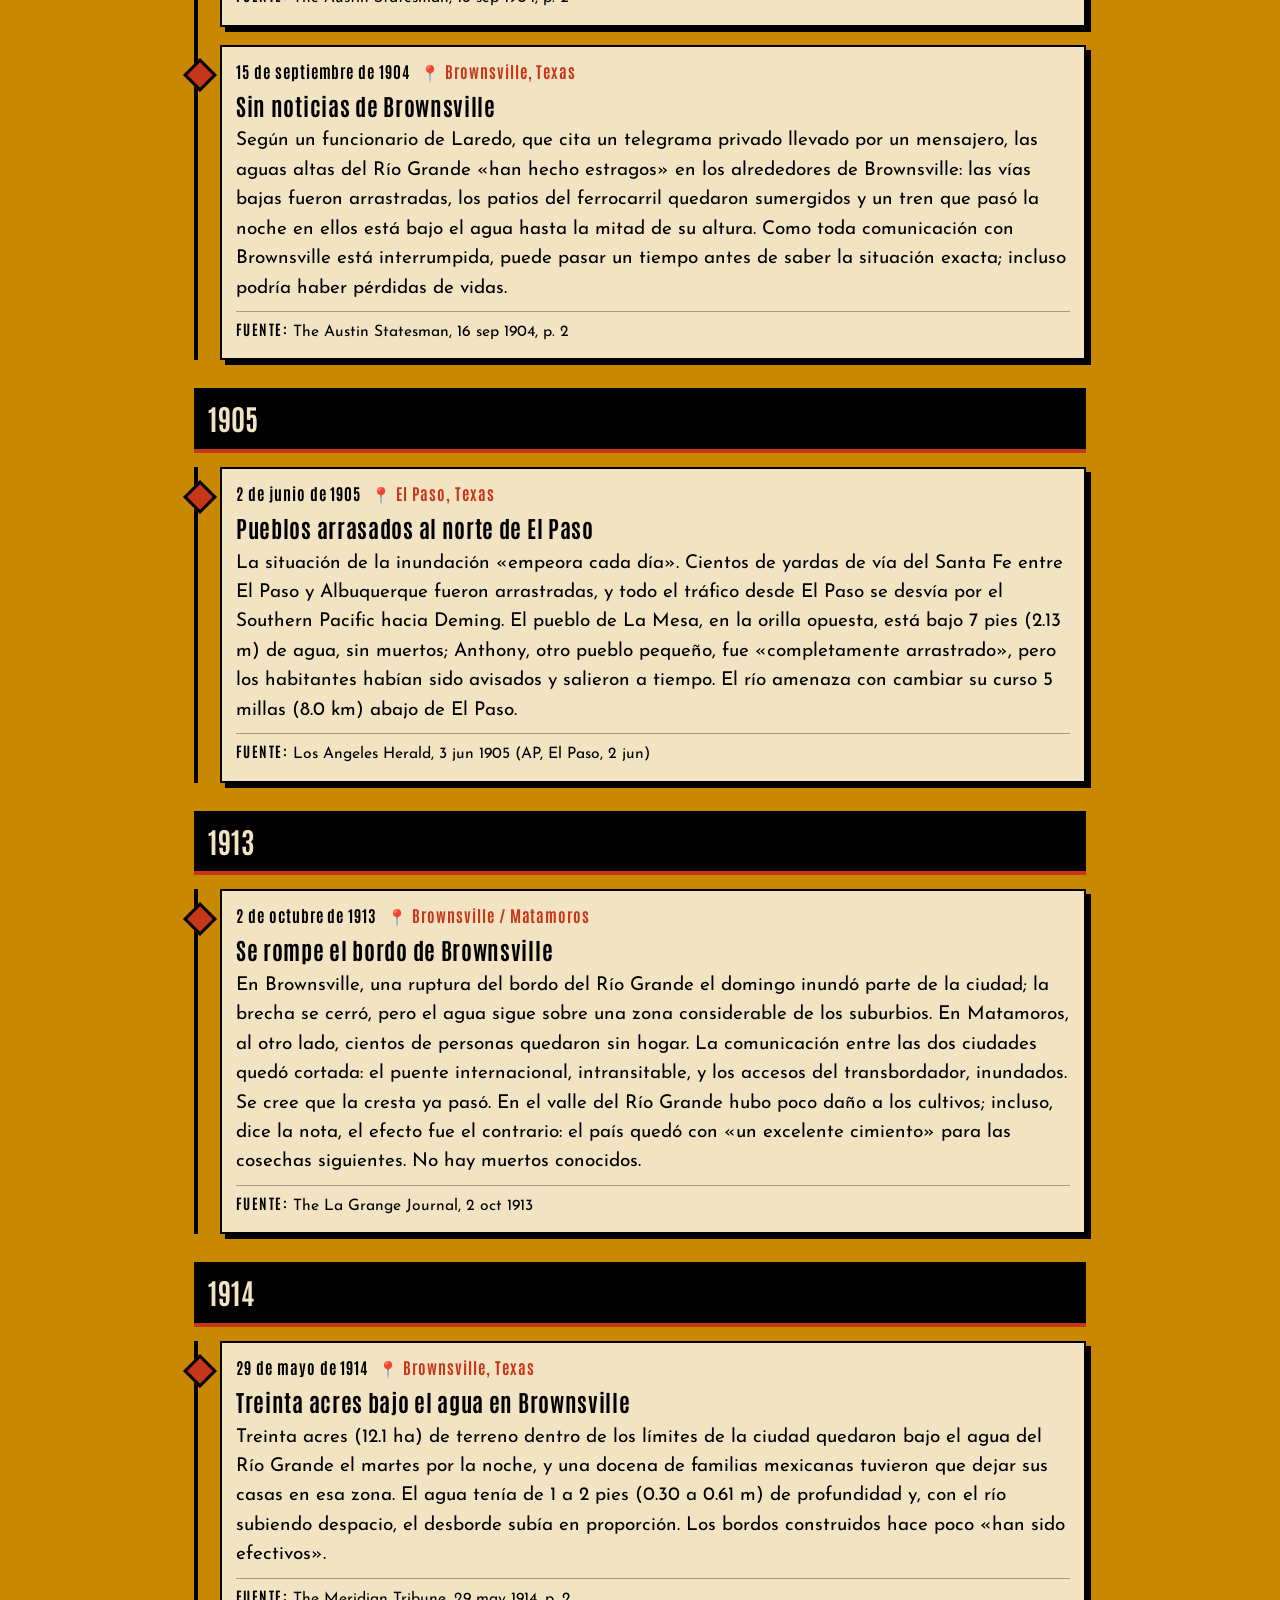
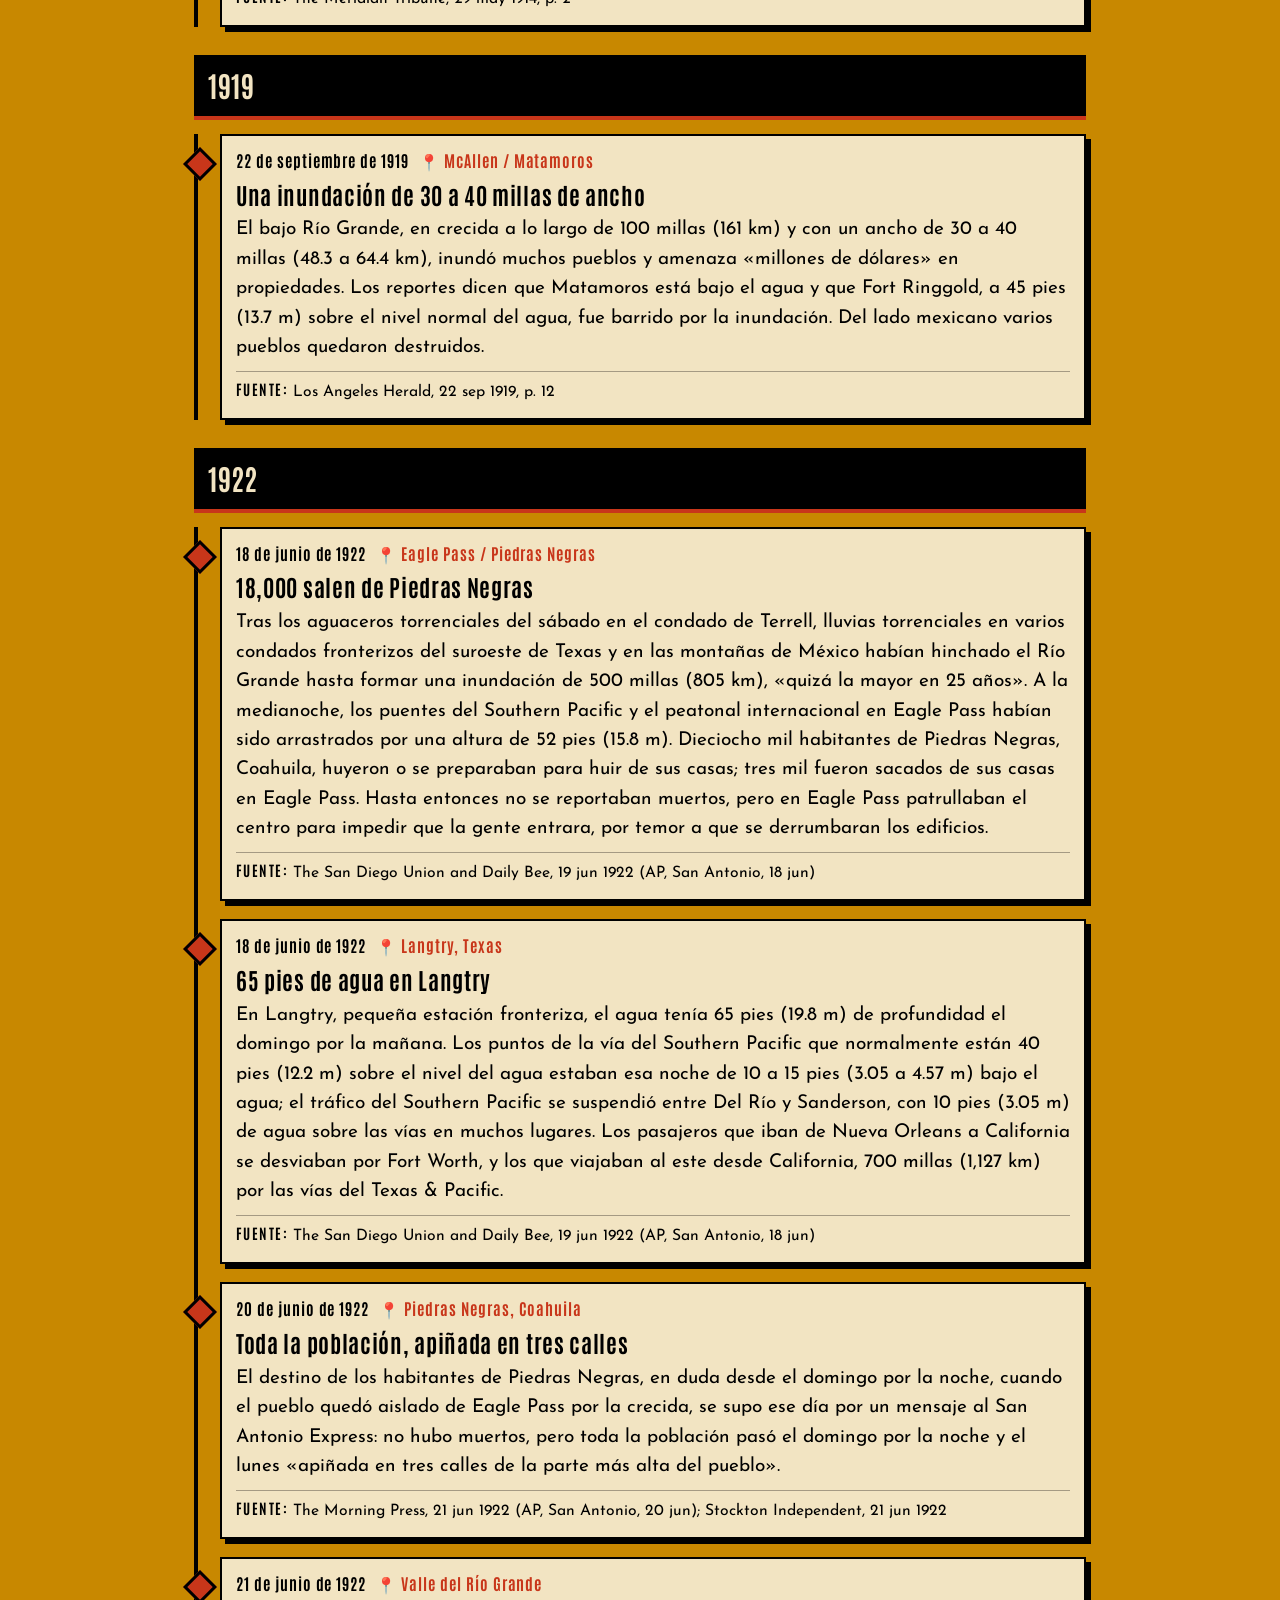
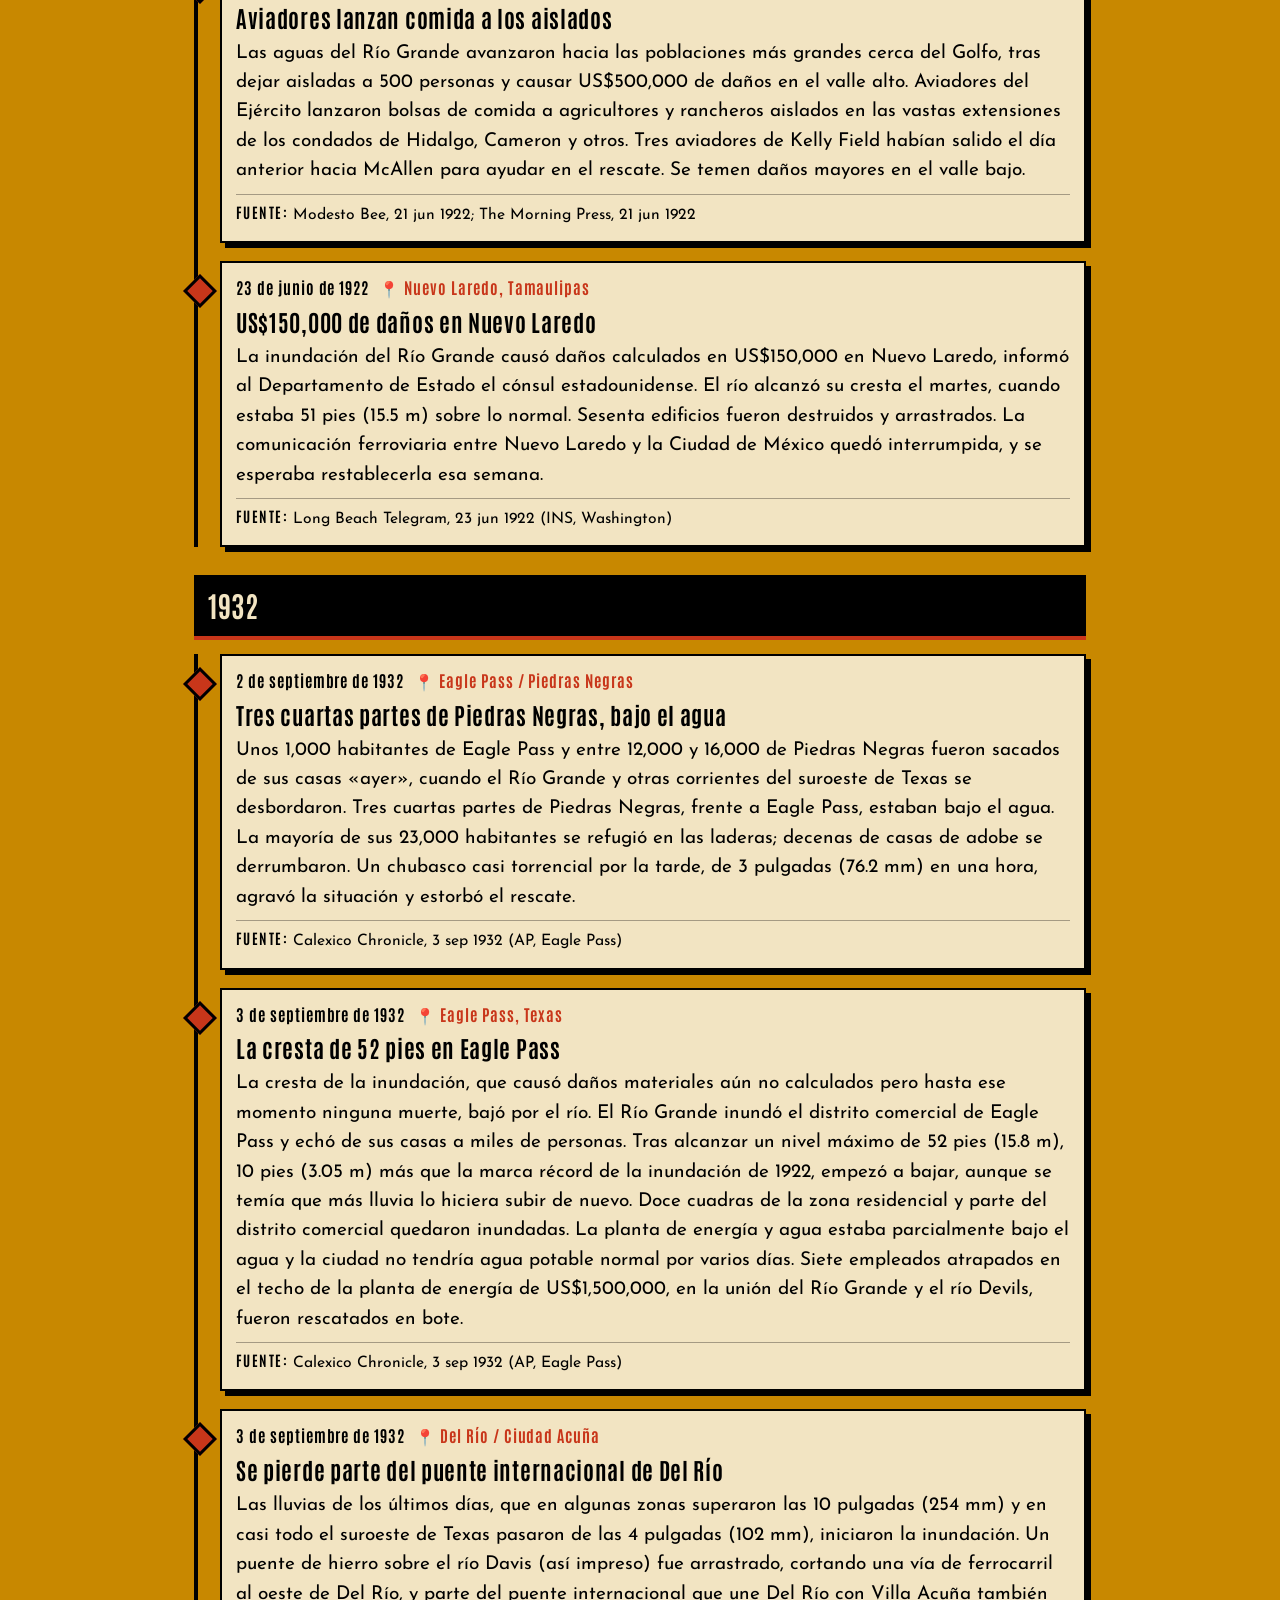
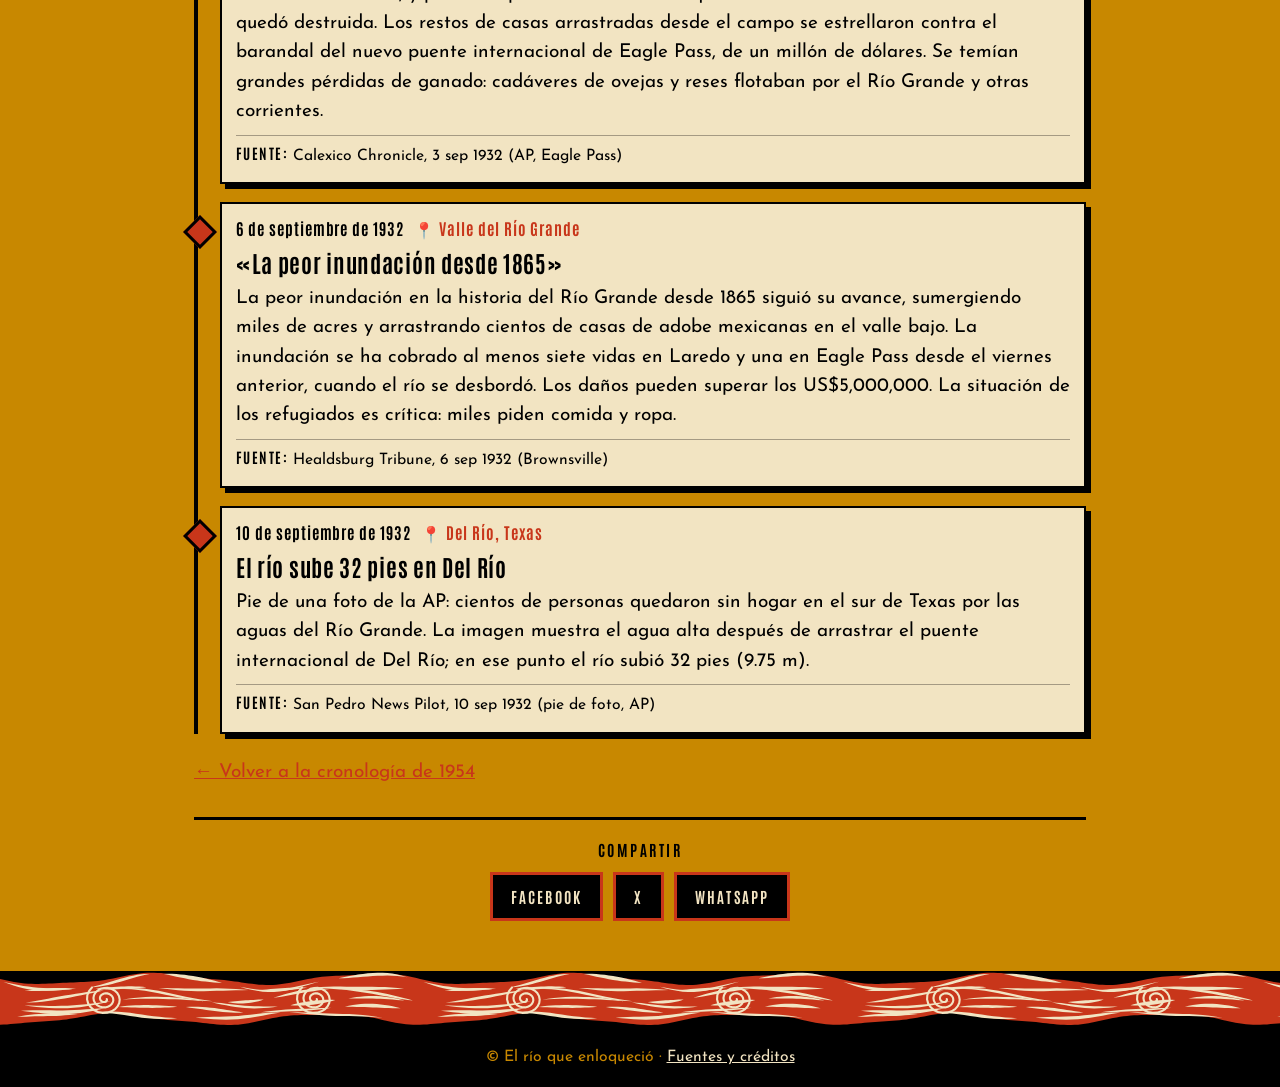
==== commit 6f41b5a8: "SEO: página inundacion-piedras-negras-1954, metadatos únicos, Open Graph/Twitter, JSON-LD, sitemap y" ====
--- a/antes.html
+++ b/antes.html
@@ -3,16 +3,18 @@
 <head>
 <meta charset="utf-8">
 <meta name="viewport" content="width=device-width,initial-scale=1">
-<title>Antes de 1954 · El río que enloqueció</title>
-<meta name="description" content="Las crecidas del río Bravo antes de 1954, según la prensa de la época.">
-<meta property="og:type" content="website"><meta property="og:title" content="Antes de 1954 · El río que enloqueció"><meta property="og:description" content="Las crecidas del río Bravo antes de 1954, según la prensa de la época."><meta property="og:url" content="https://matonfaz.github.io/el-rio-que-enloquecio/antes.html"><meta property="og:image" content="https://matonfaz.github.io/el-rio-que-enloquecio/portada-web.jpg"><meta name="twitter:card" content="summary_large_image">
+<title>Crecidas del río Bravo antes de 1954 · El río que enloqueció</title>
+<meta name="description" content="Las crecidas del río Bravo anteriores a 1954, de 1886 a 1932, según la prensa de la época: el antecedente de la gran inundación de Piedras Negras.">
+<link rel="canonical" href="https://matonfaz.github.io/el-rio-que-enloquecio/antes.html">
+<meta property="og:type" content="website"><meta property="og:locale" content="es_MX"><meta property="og:site_name" content="El río que enloqueció"><meta property="og:title" content="Crecidas del río Bravo antes de 1954 · El río que enloqueció"><meta property="og:description" content="Las crecidas del río Bravo anteriores a 1954, de 1886 a 1932, según la prensa de la época: el antecedente de la gran inundación de Piedras Negras."><meta property="og:url" content="https://matonfaz.github.io/el-rio-que-enloquecio/antes.html"><meta property="og:image" content="https://matonfaz.github.io/el-rio-que-enloquecio/portada-web.jpg"><meta property="og:image:alt" content="Portada de El río que enloqueció, de Manuel Faz: grabado en linóleo de una ola roja sobre fondo mostaza y negro">
+<meta name="twitter:card" content="summary_large_image"><meta name="twitter:title" content="Crecidas del río Bravo antes de 1954 · El río que enloqueció"><meta name="twitter:description" content="Las crecidas del río Bravo anteriores a 1954, de 1886 a 1932, según la prensa de la época: el antecedente de la gran inundación de Piedras Negras."><meta name="twitter:image" content="https://matonfaz.github.io/el-rio-que-enloquecio/portada-web.jpg"><meta name="twitter:image:alt" content="Portada de El río que enloqueció, de Manuel Faz: grabado en linóleo de una ola roja sobre fondo mostaza y negro">
 <link rel="preconnect" href="https://fonts.googleapis.com"><link rel="preconnect" href="https://fonts.gstatic.com" crossorigin>
 <link href="https://fonts.googleapis.com/css2?family=Antonio:wght@400;700&family=Josefin+Sans:wght@400;700&display=swap" rel="stylesheet">
 <link rel="icon" href="data:image/svg+xml,%3Csvg xmlns=%27http://www.w3.org/2000/svg%27 viewBox=%270 0 10 10%27%3E%3Cpath d=%27M5 0L10 5L5 10L0 5Z%27 fill=%27%23C65A1E%27/%3E%3C/svg%3E">
 <link rel="stylesheet" href="css/style.css">
 </head>
 <body>
-<nav class="menu" aria-label="Principal"><a href="index.html">Timeline</a><a href="libro.html">El libro</a><a href="substack.html">Substack</a><a href="canciones.html">Canciones</a></nav>
+<nav class="menu" aria-label="Principal"><a href="index.html">Timeline</a><a href="inundacion-piedras-negras-1954.html">La inundación</a><a href="libro.html">El libro</a><a href="substack.html">Substack</a><a href="canciones.html">Canciones</a></nav>
 <div class="ondas"></div>
 <main>
   <h1>El río ya había enloquecido antes</h1>
--- a/css/style.css
+++ b/css/style.css
@@ -193,3 +193,24 @@
 .video{position:relative;width:100%;aspect-ratio:16/9;background:#000}
 .video iframe{position:absolute;inset:0;width:100%;height:100%;border:0}
 .canciones-pie{margin:24px 0;text-align:center;font-size:1rem}
+.canciones-intro{margin:16px 0 8px;max-width:46rem}
+.canciones-intro p{margin:0 0 1em}
+.solo-lector{position:absolute;width:1px;height:1px;overflow:hidden;clip:rect(0 0 0 0);white-space:nowrap}
+.seccion-muertos{margin:24px 0}
+.tabla-cifras{width:100%;min-width:560px;border-collapse:collapse;background:var(--crema);color:var(--negro);border:3px solid var(--negro);font-size:1rem;line-height:1.35}
+.tabla-cifras th,.tabla-cifras td{padding:10px 12px;border:1px solid var(--negro);text-align:left;vertical-align:top}
+.tabla-cifras thead th{background:var(--negro);color:var(--crema);font-family:var(--fuente-deco);letter-spacing:.1em;text-transform:uppercase;font-size:.95rem}
+.tabla-cifras tbody th{font-weight:700}
+.faq{margin:24px 0}
+.faq-item{background:var(--crema);color:var(--negro);border:3px solid var(--negro);box-shadow:5px 5px 0 var(--rojo);padding:12px 18px;margin:0 0 16px}
+.faq-item h3{margin:0 0 .3em;font-family:var(--fuente-titulo);font-size:1.2rem}
+.faq-item p{margin:0}
+@media(max-width:640px){
+.seccion-muertos .fig-scroll{overflow:visible}
+.tabla-cifras{min-width:0;border:0;background:transparent}
+.tabla-cifras thead{position:absolute;width:1px;height:1px;overflow:hidden;clip:rect(0 0 0 0)}
+.tabla-cifras,.tabla-cifras tbody,.tabla-cifras tr,.tabla-cifras th,.tabla-cifras td{display:block;width:100%}
+.tabla-cifras tr{background:var(--crema);border:3px solid var(--negro);box-shadow:5px 5px 0 var(--rojo);margin:0 0 16px;padding:6px 0}
+.tabla-cifras th,.tabla-cifras td{border:0;padding:5px 14px}
+.tabla-cifras td::before{content:attr(data-label);display:block;font-family:var(--fuente-deco);font-weight:700;letter-spacing:.1em;text-transform:uppercase;font-size:.8rem;color:var(--rojo)}
+}
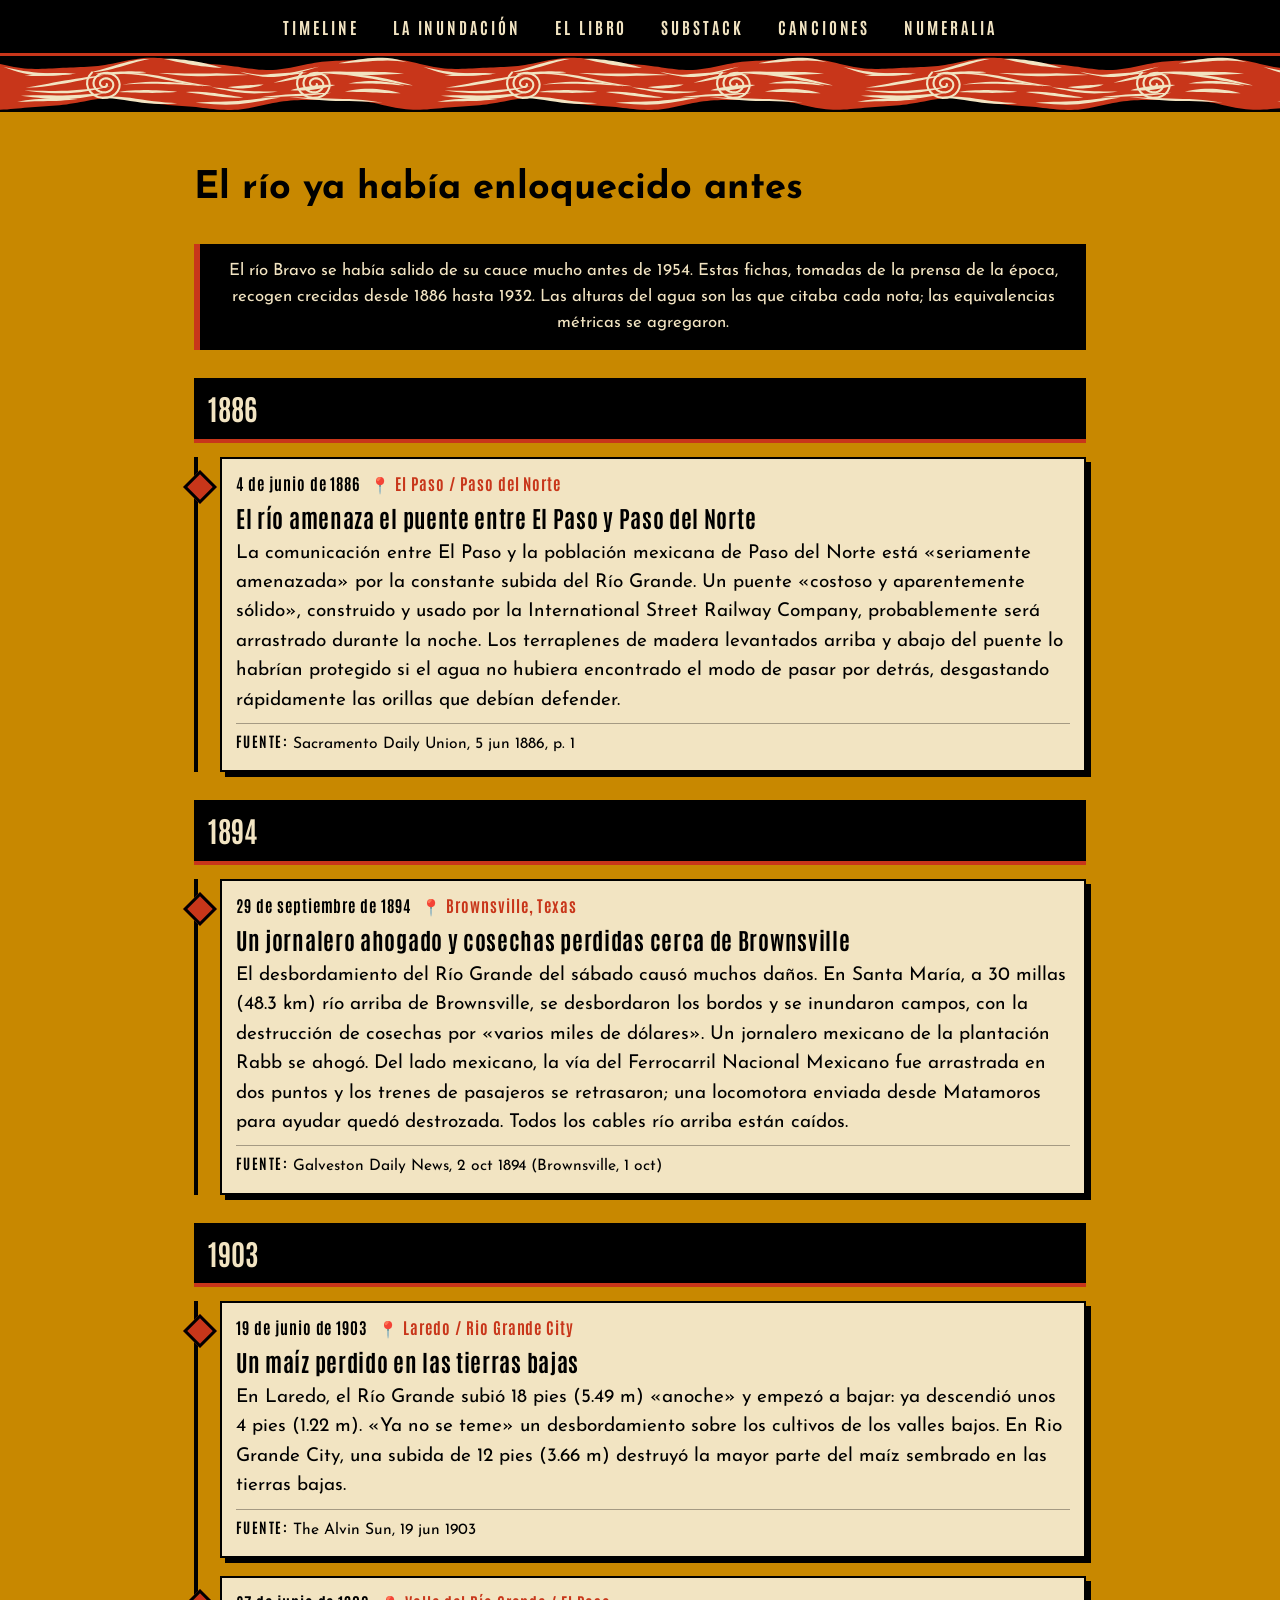
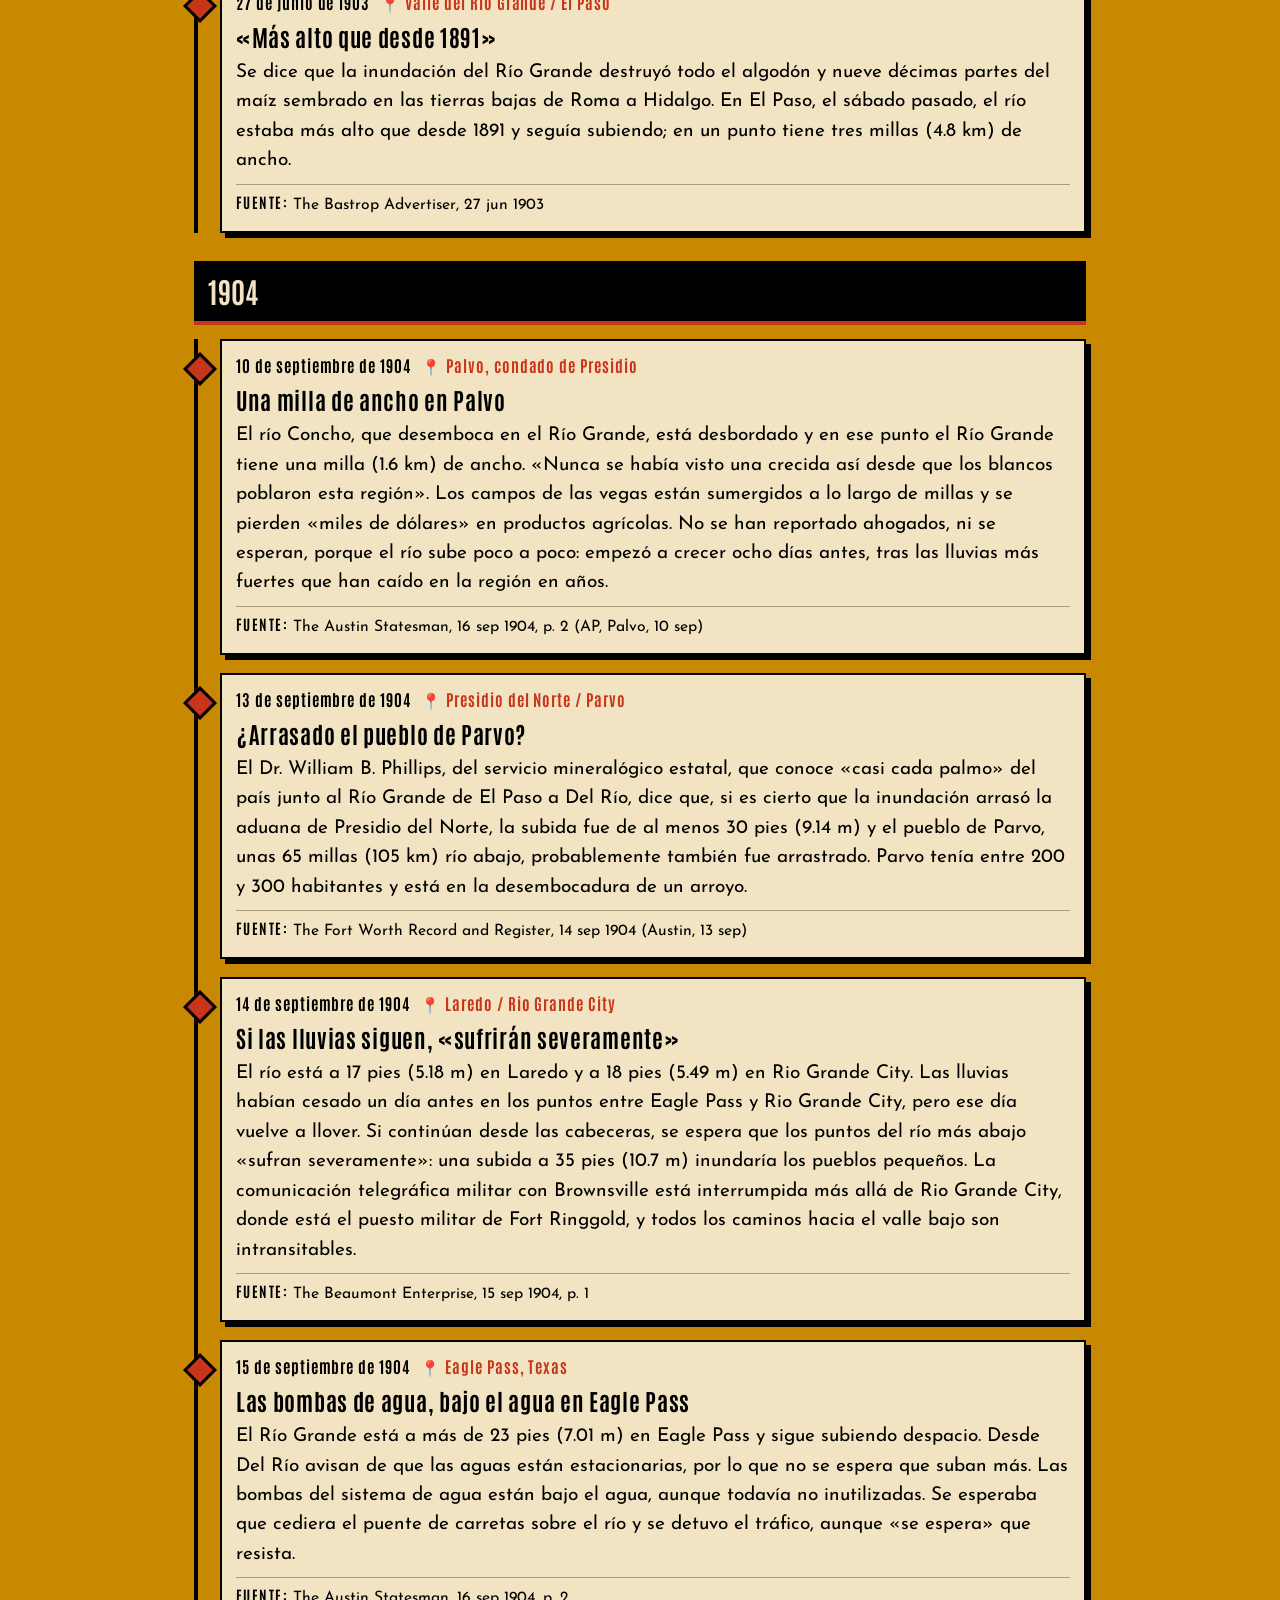
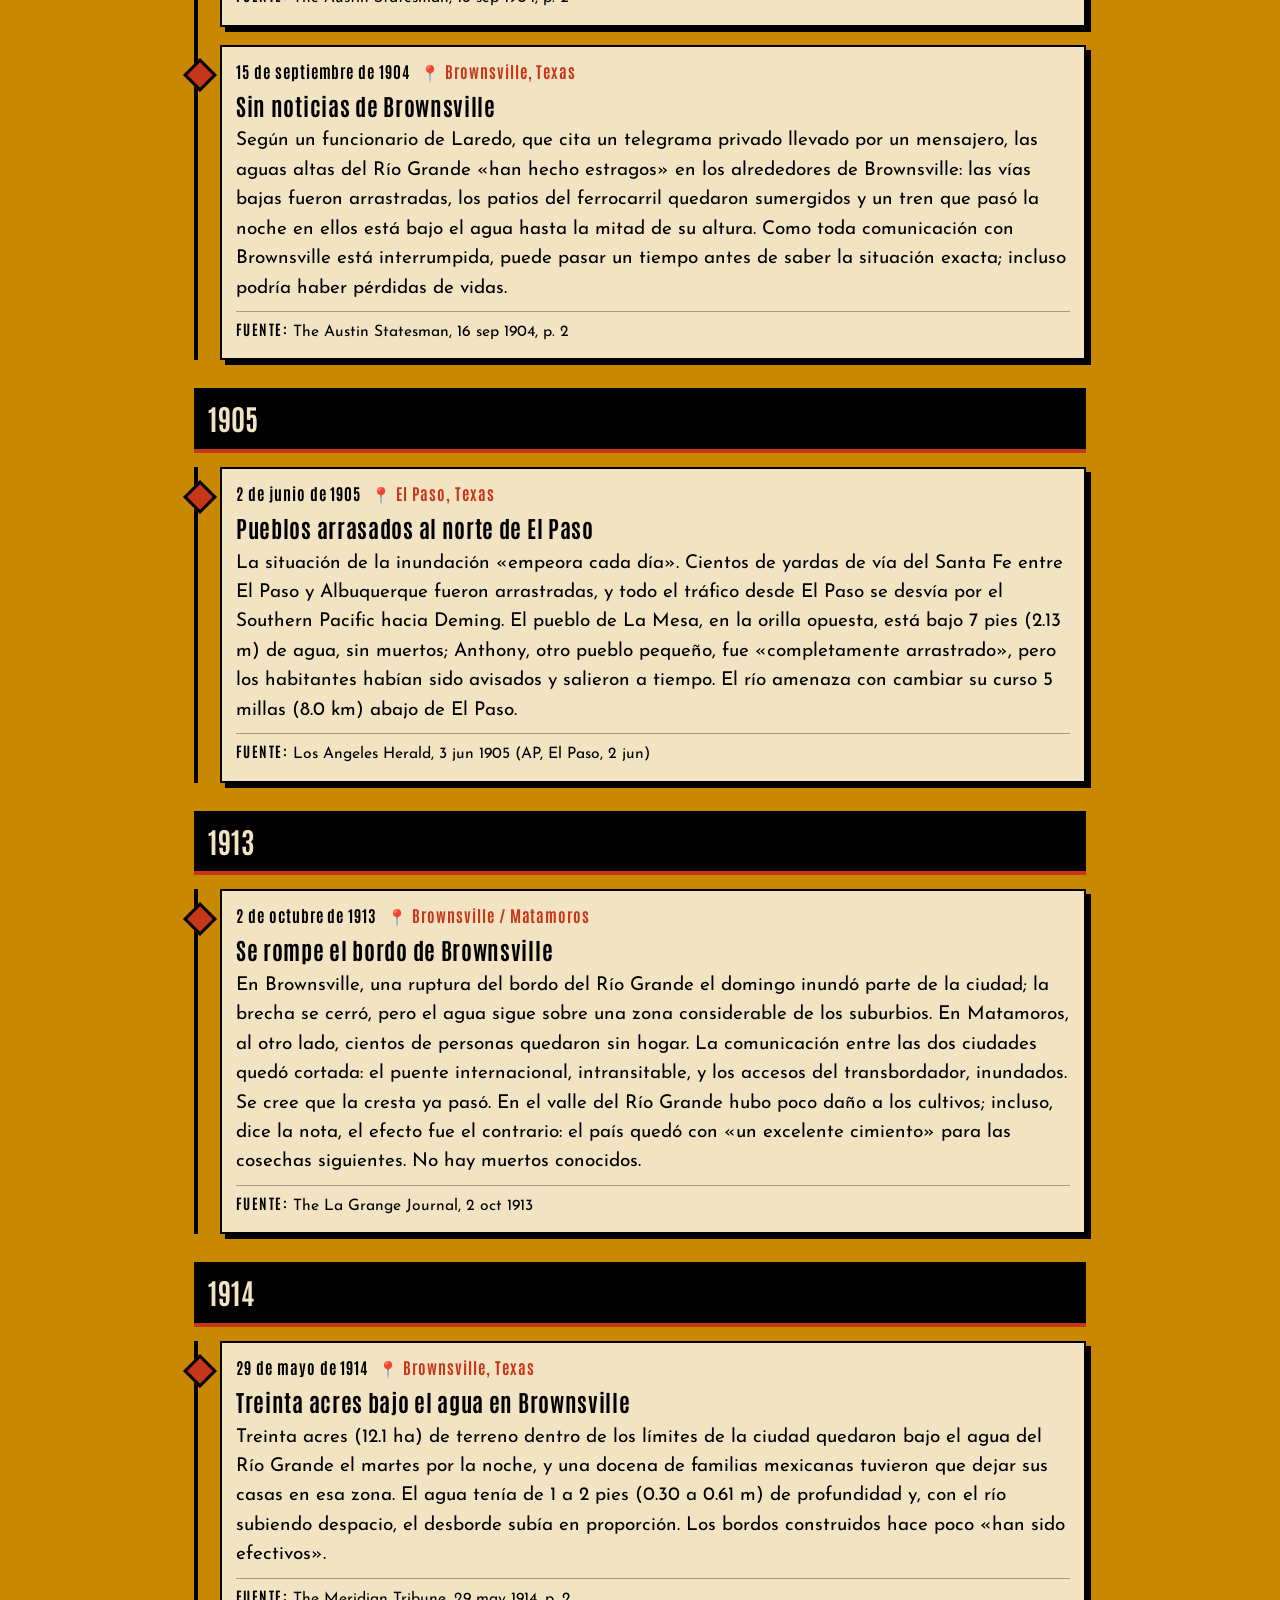
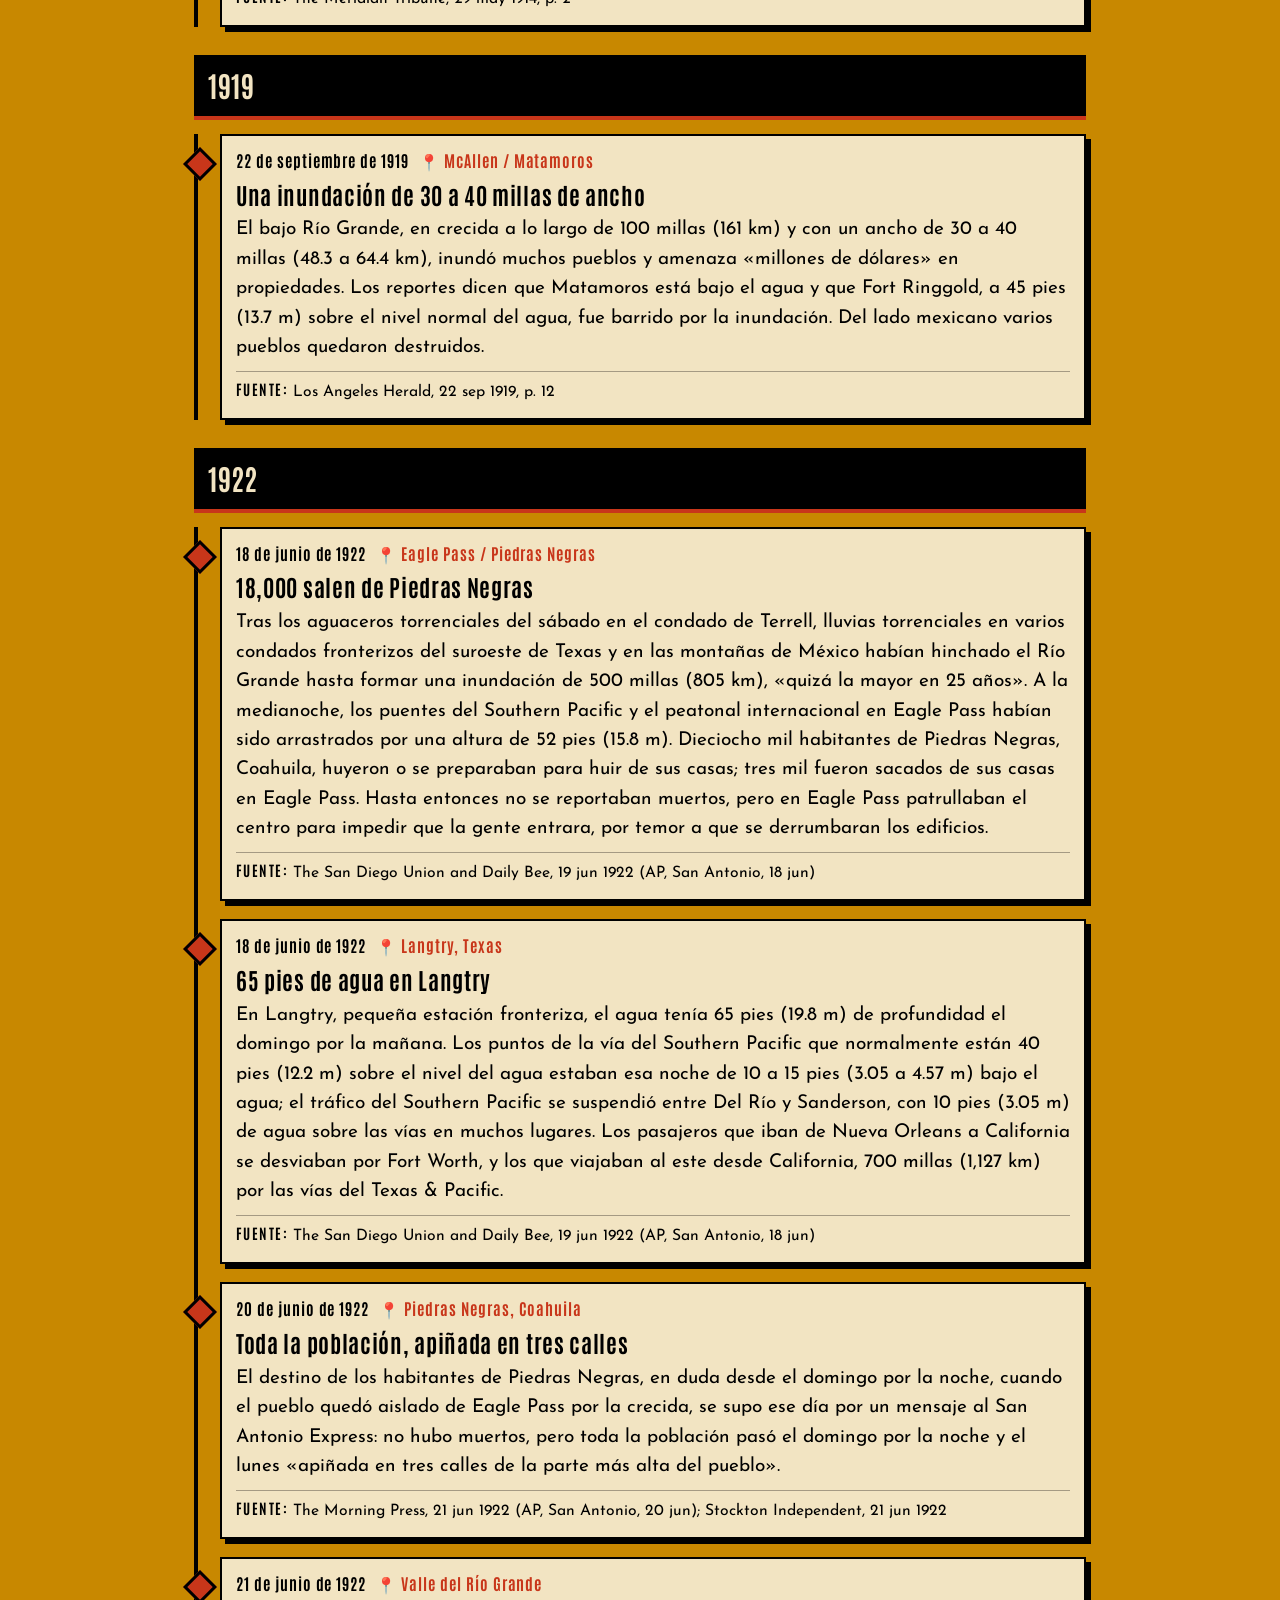
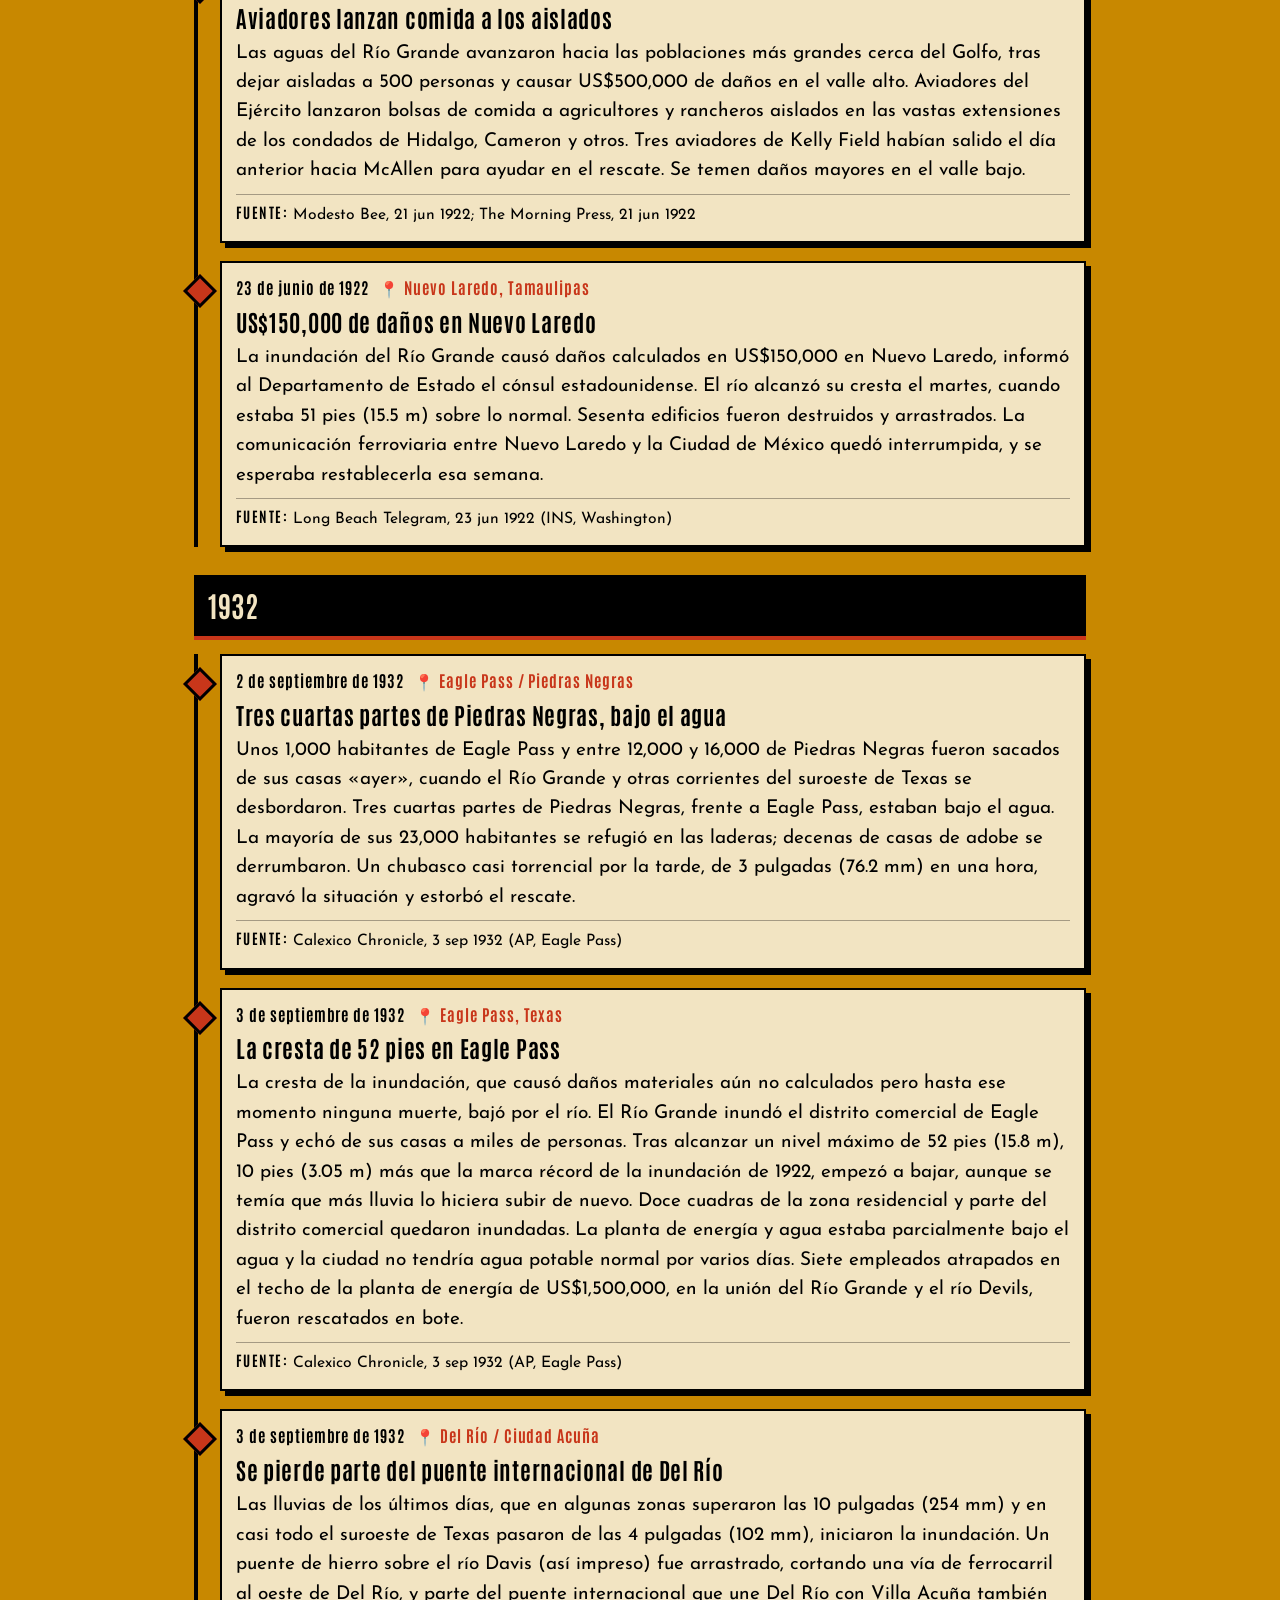
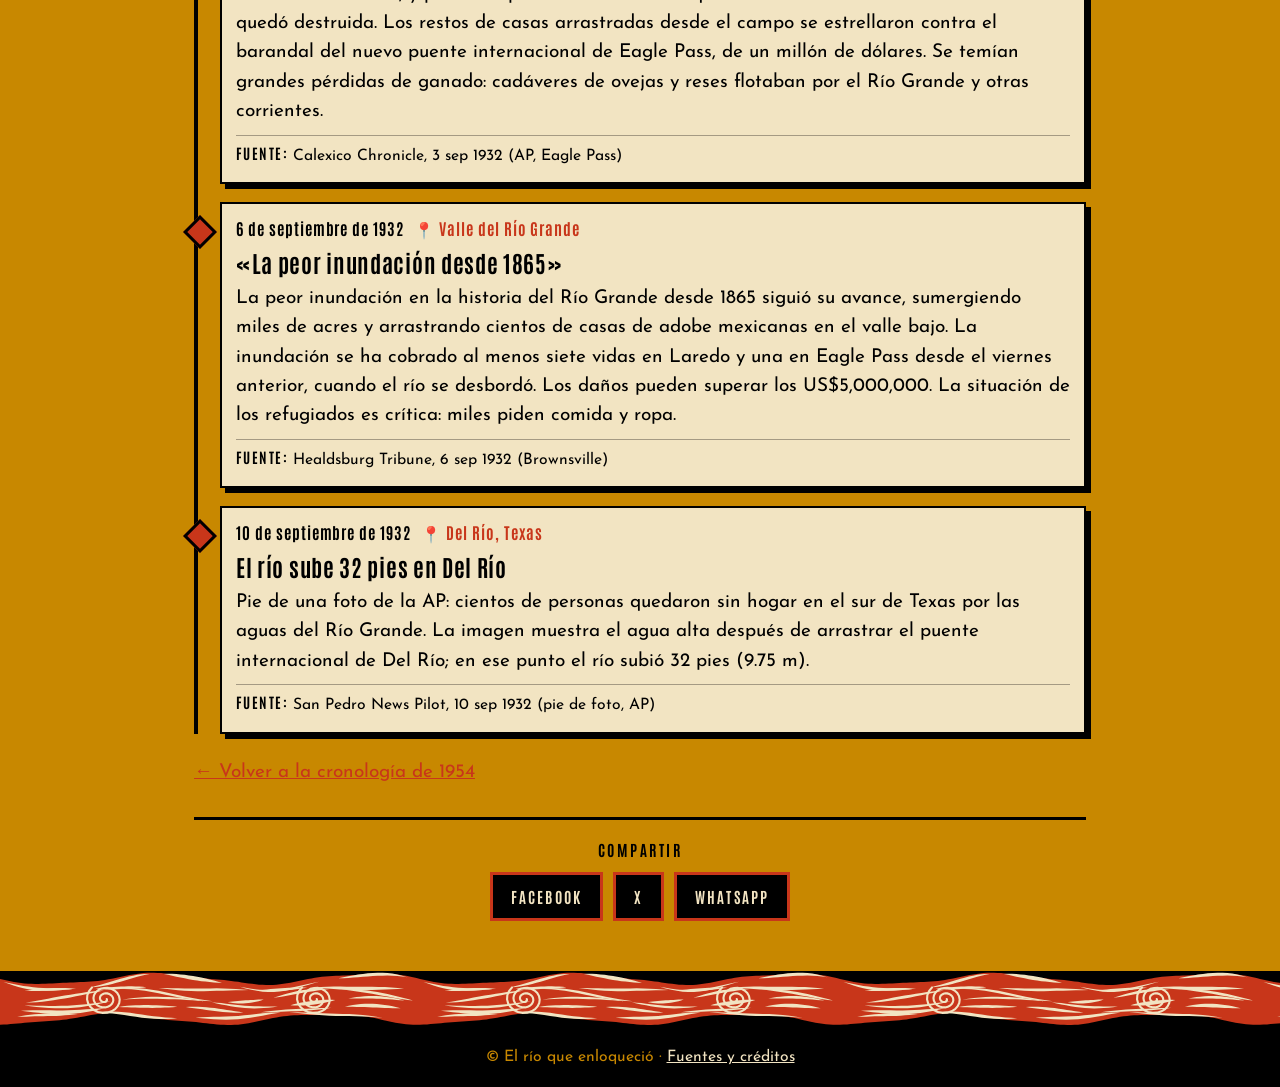
==== commit f09312f7: "NUMERALIA: siete gráficos animados en SVG propio con los datos de Clifford, menú y sitemap Co-Author" ====
--- a/antes.html
+++ b/antes.html
@@ -14,7 +14,7 @@
 <link rel="stylesheet" href="css/style.css">
 </head>
 <body>
-<nav class="menu" aria-label="Principal"><a href="index.html">Timeline</a><a href="inundacion-piedras-negras-1954.html">La inundación</a><a href="libro.html">El libro</a><a href="substack.html">Substack</a><a href="canciones.html">Canciones</a></nav>
+<nav class="menu" aria-label="Principal"><a href="index.html">Timeline</a><a href="inundacion-piedras-negras-1954.html">La inundación</a><a href="libro.html">El libro</a><a href="substack.html">Substack</a><a href="canciones.html">Canciones</a><a href="numeralia.html">Numeralia</a></nav>
 <div class="ondas"></div>
 <main>
   <h1>El río ya había enloquecido antes</h1>
--- a/css/style.css
+++ b/css/style.css
@@ -214,3 +214,22 @@
 .tabla-cifras th,.tabla-cifras td{border:0;padding:5px 14px}
 .tabla-cifras td::before{content:attr(data-label);display:block;font-family:var(--fuente-deco);font-weight:700;letter-spacing:.1em;text-transform:uppercase;font-size:.8rem;color:var(--rojo)}
 }
+/* NUMERALIA */
+.num-intro{max-width:46rem;margin:0 0 8px}
+.num-intro p{margin:0 0 1em}
+.num-fig{background:var(--crema);color:var(--negro);border:3px solid var(--negro);box-shadow:6px 6px 0 var(--rojo);padding:18px;margin:28px 0}
+.num-fig h2{color:var(--rojo);margin:.1em 0 .3em}
+.num-lead{margin:0 0 14px}
+.num-svg{width:100%;min-width:0}
+.num-svg svg{display:block;max-width:100%;overflow:visible}
+.num-fuente{font-size:.9rem;margin:12px 0 0;opacity:.8}
+.num-lista{margin:8px 0;padding-left:1.2em}
+.num-lista li{margin:0 0 .6em}
+.num-svg .a-fade{opacity:0;transition:opacity .9s ease-in-out var(--d,0s)}
+.num-svg .a-bar{transform-box:fill-box;transform-origin:0 50%;transform:scaleX(0);transition:transform 1.6s ease-in-out var(--d,0s)}
+.num-svg .a-dash{stroke-dasharray:var(--len);stroke-dashoffset:var(--len);transition:stroke-dashoffset var(--dur,2s) ease-in-out var(--d,0s)}
+.num-svg svg.in .a-fade{opacity:1}
+.num-svg svg.in .a-bar{transform:none}
+.num-svg svg.in .a-dash{stroke-dashoffset:0}
+@media(prefers-reduced-motion:reduce){.num-svg .a-fade,.num-svg .a-bar,.num-svg .a-dash{transition:none}}
+@media(max-width:520px){nav.menu{gap:2px;padding:6px 6px}nav.menu a{padding:5px 7px;font-size:.88rem;letter-spacing:.09em}}
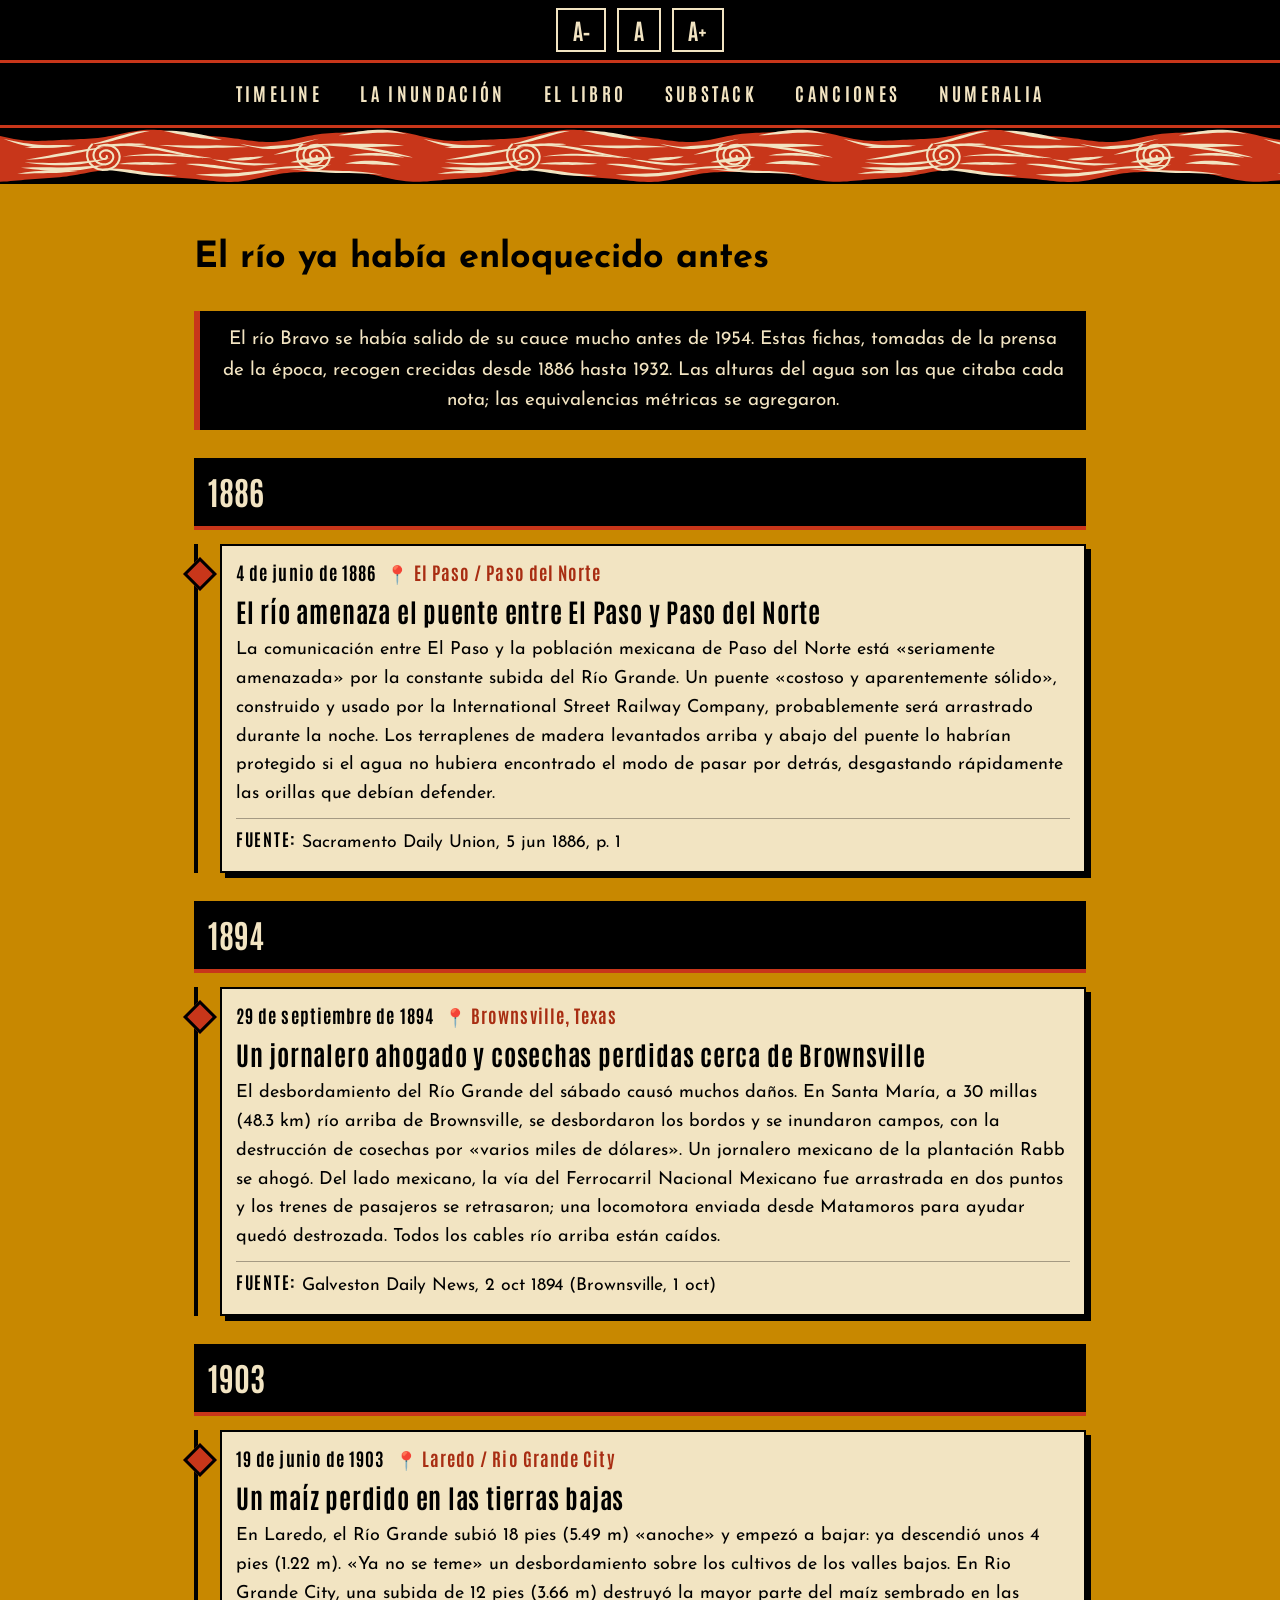
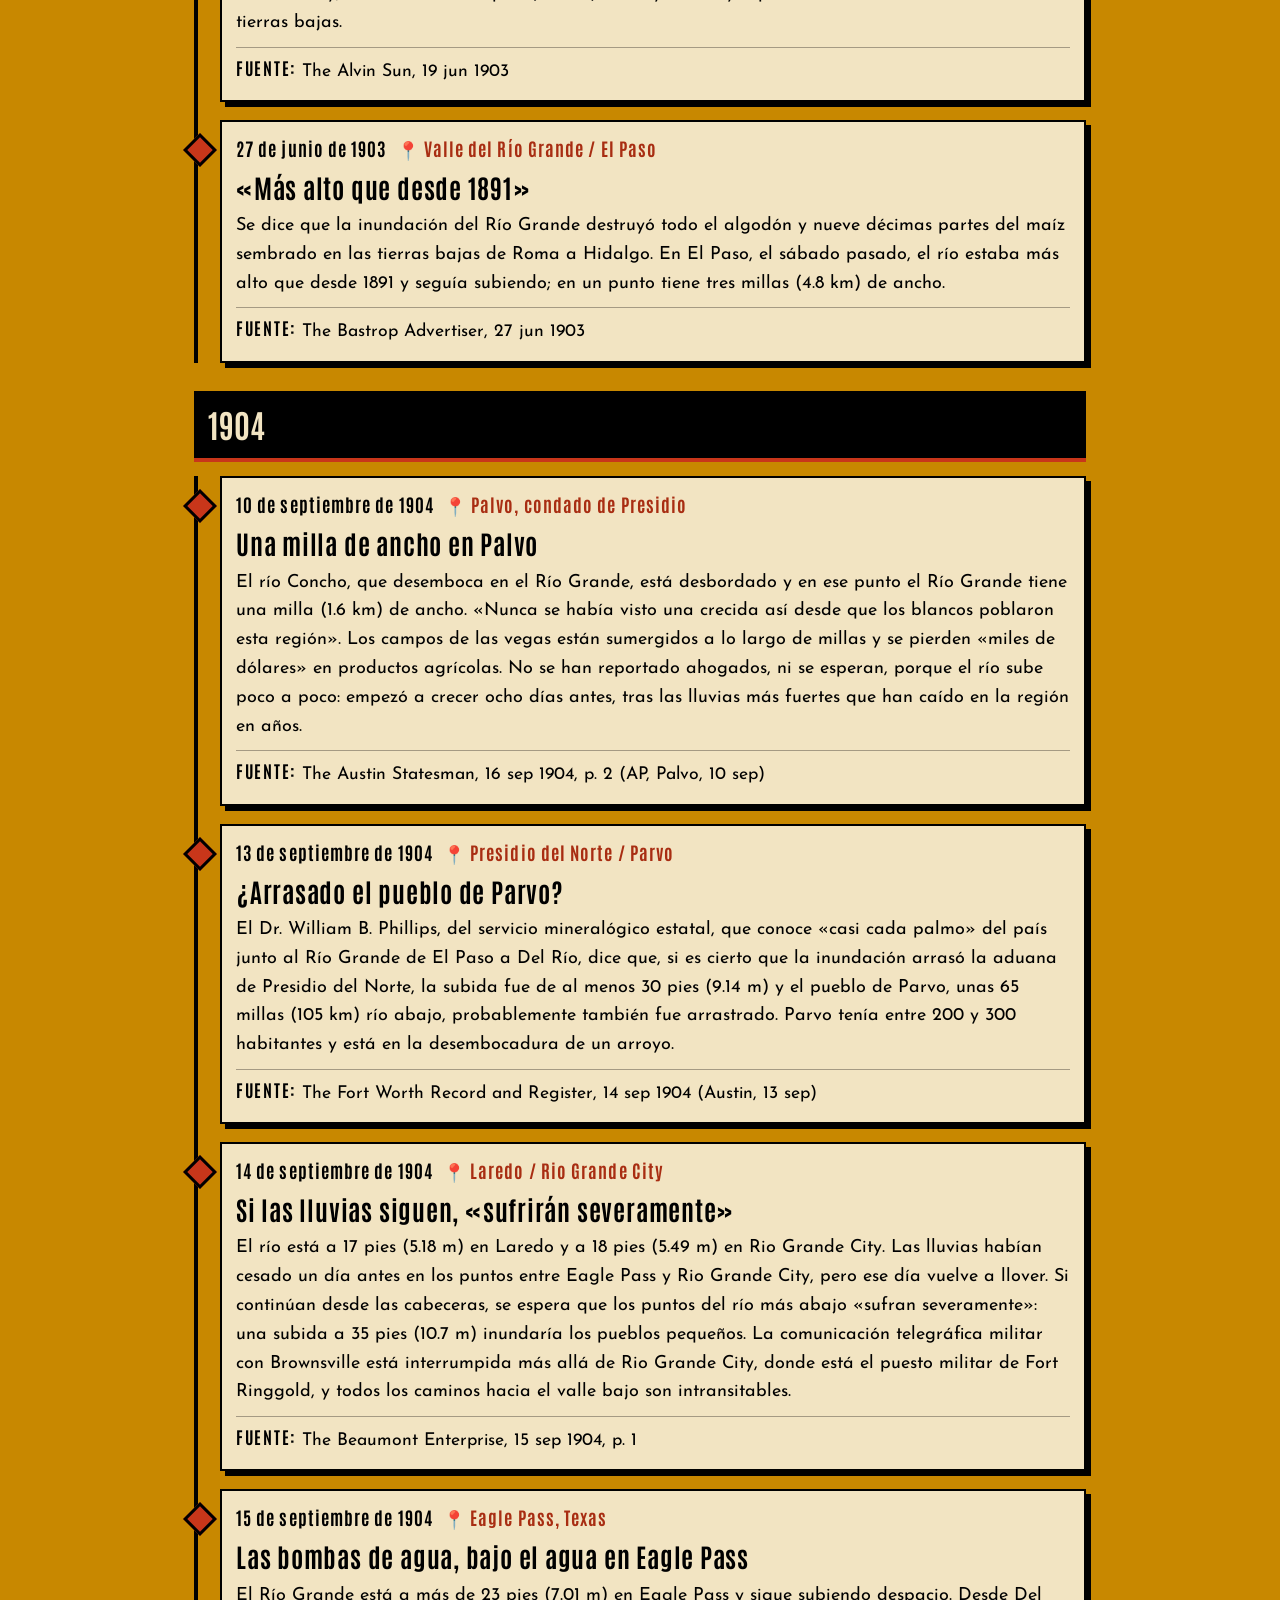
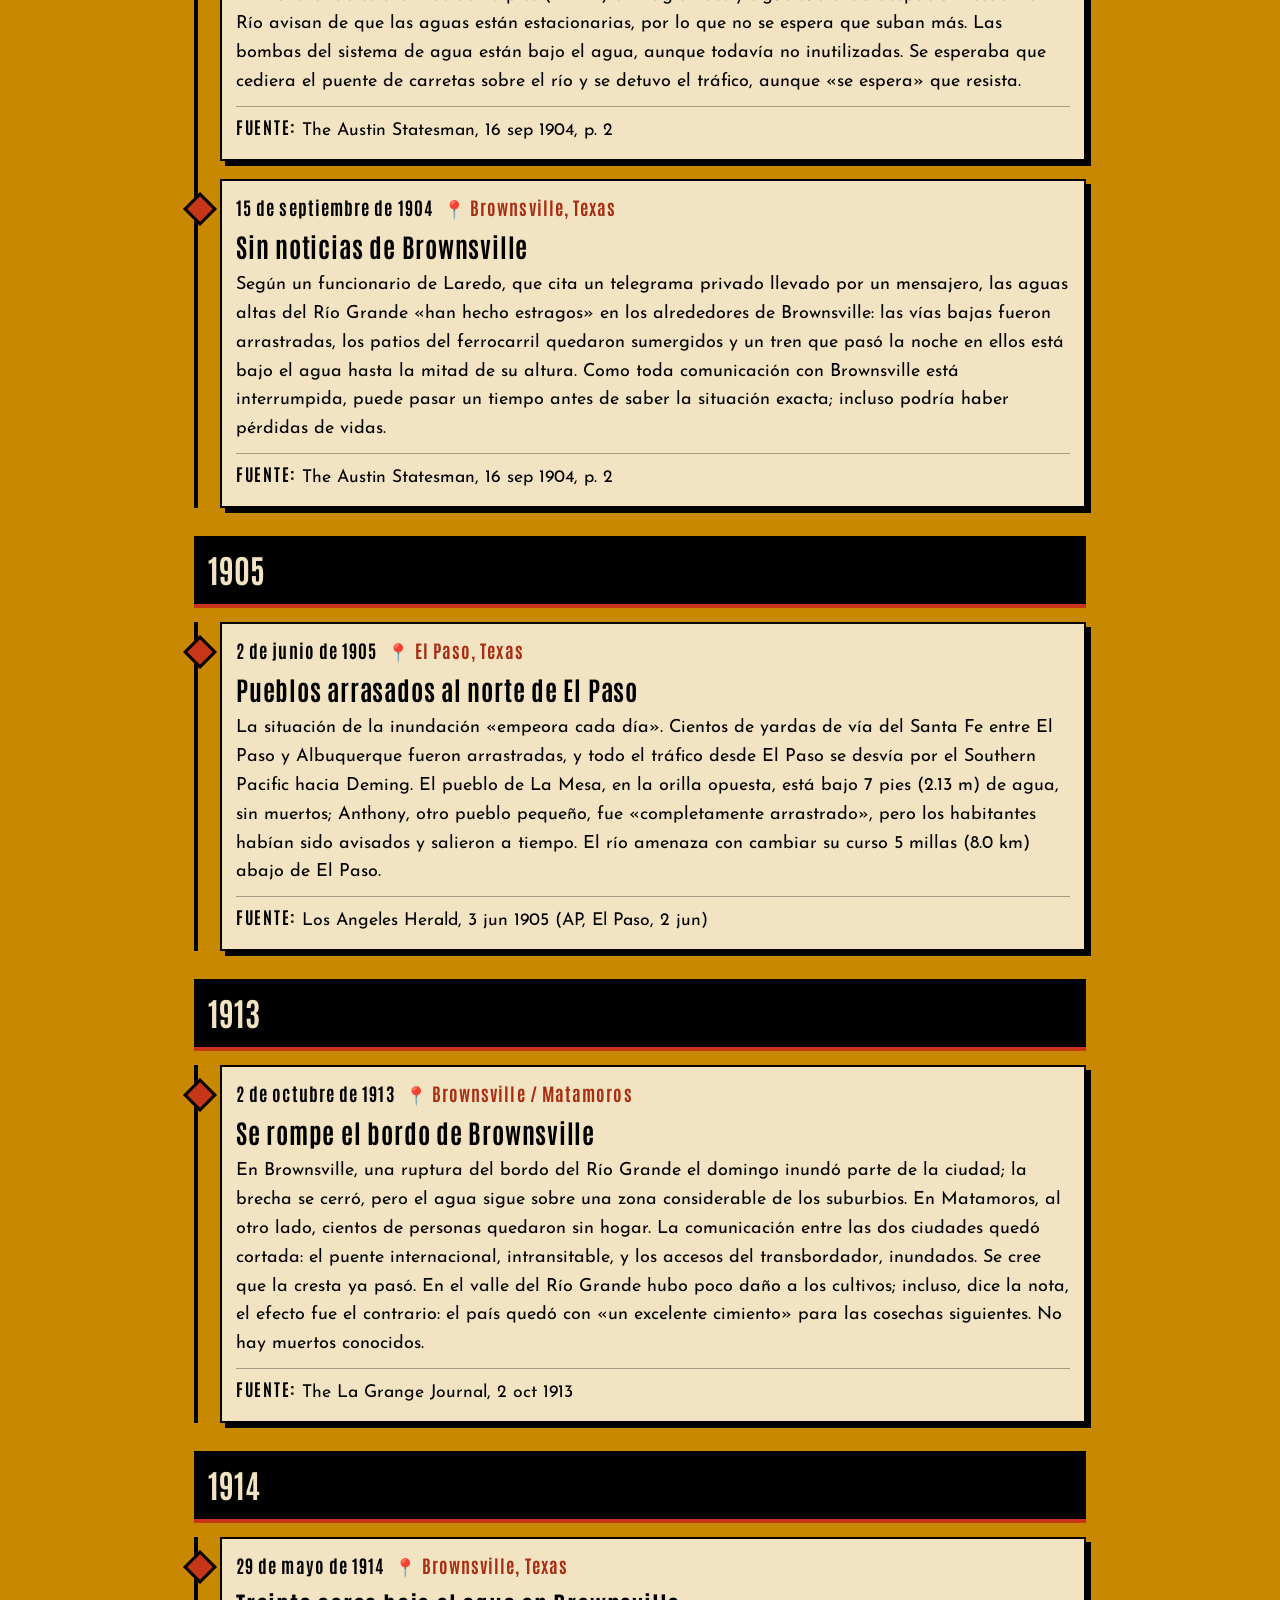
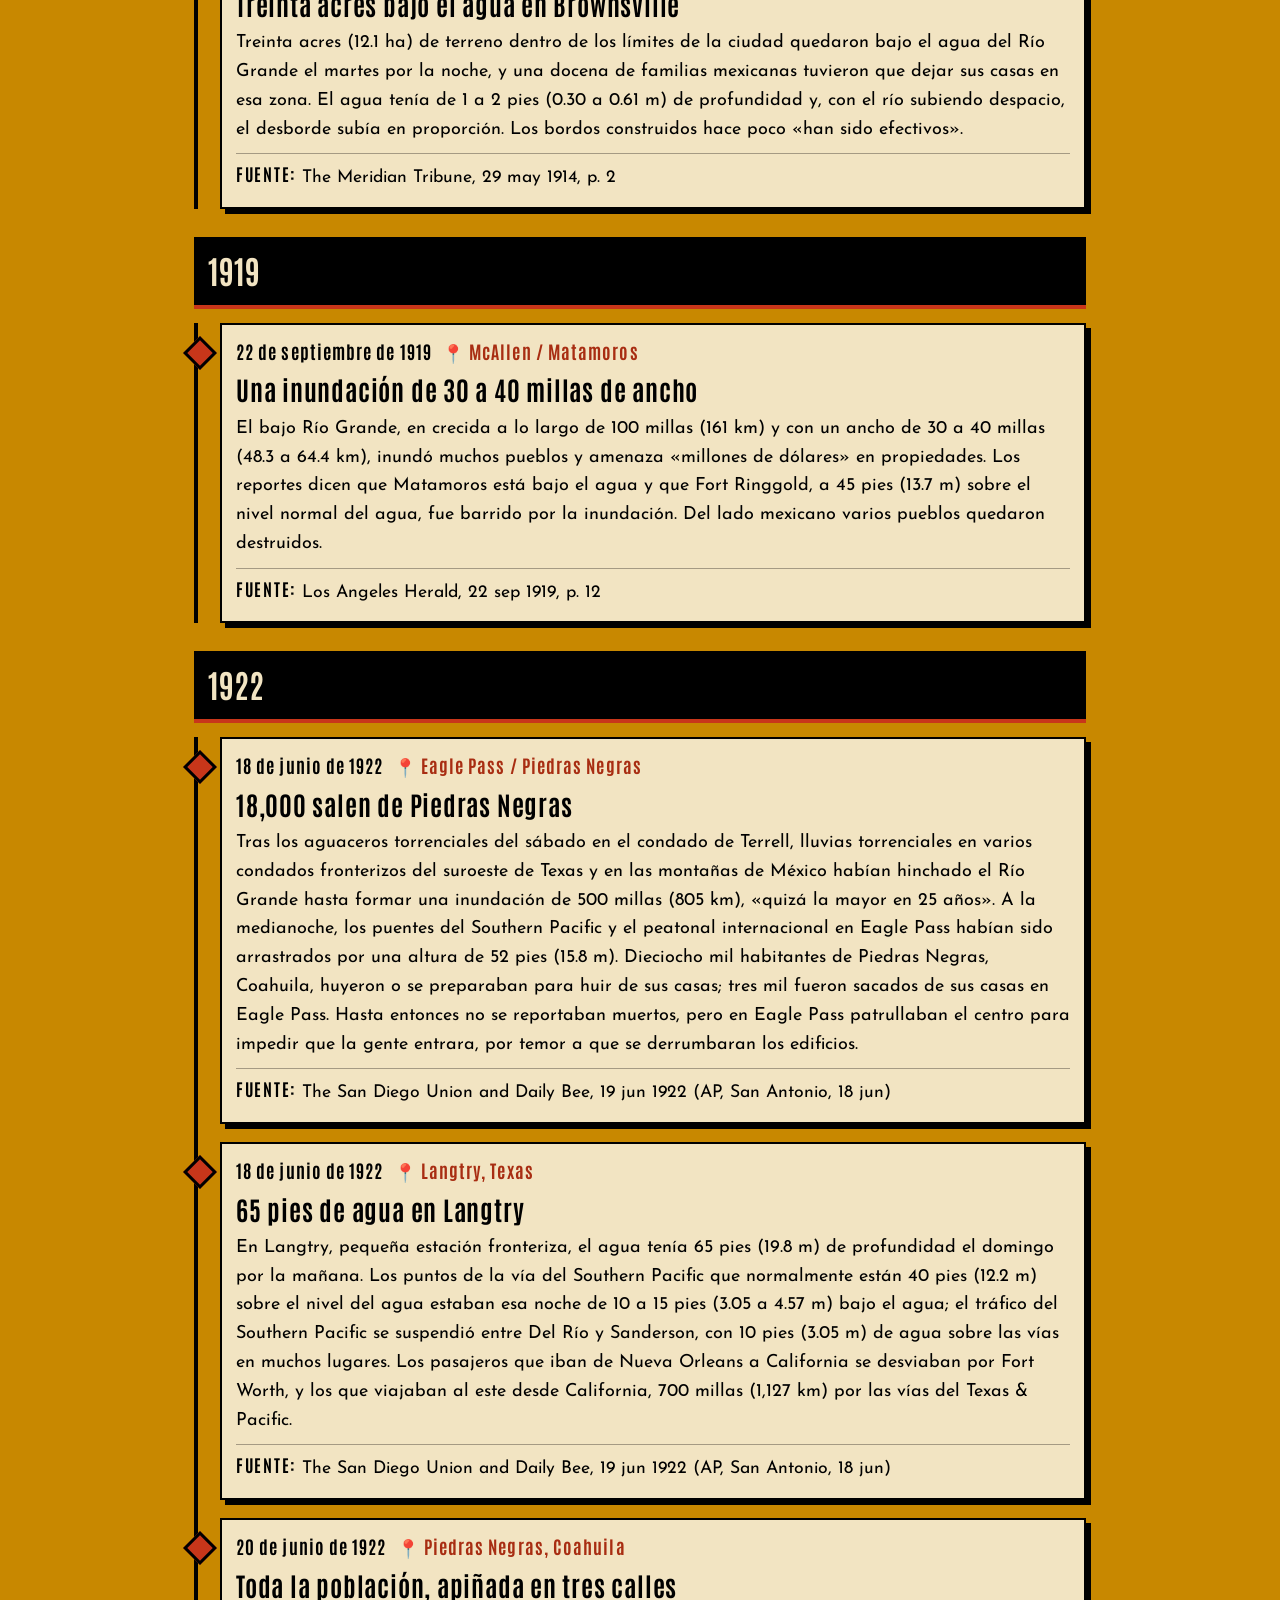
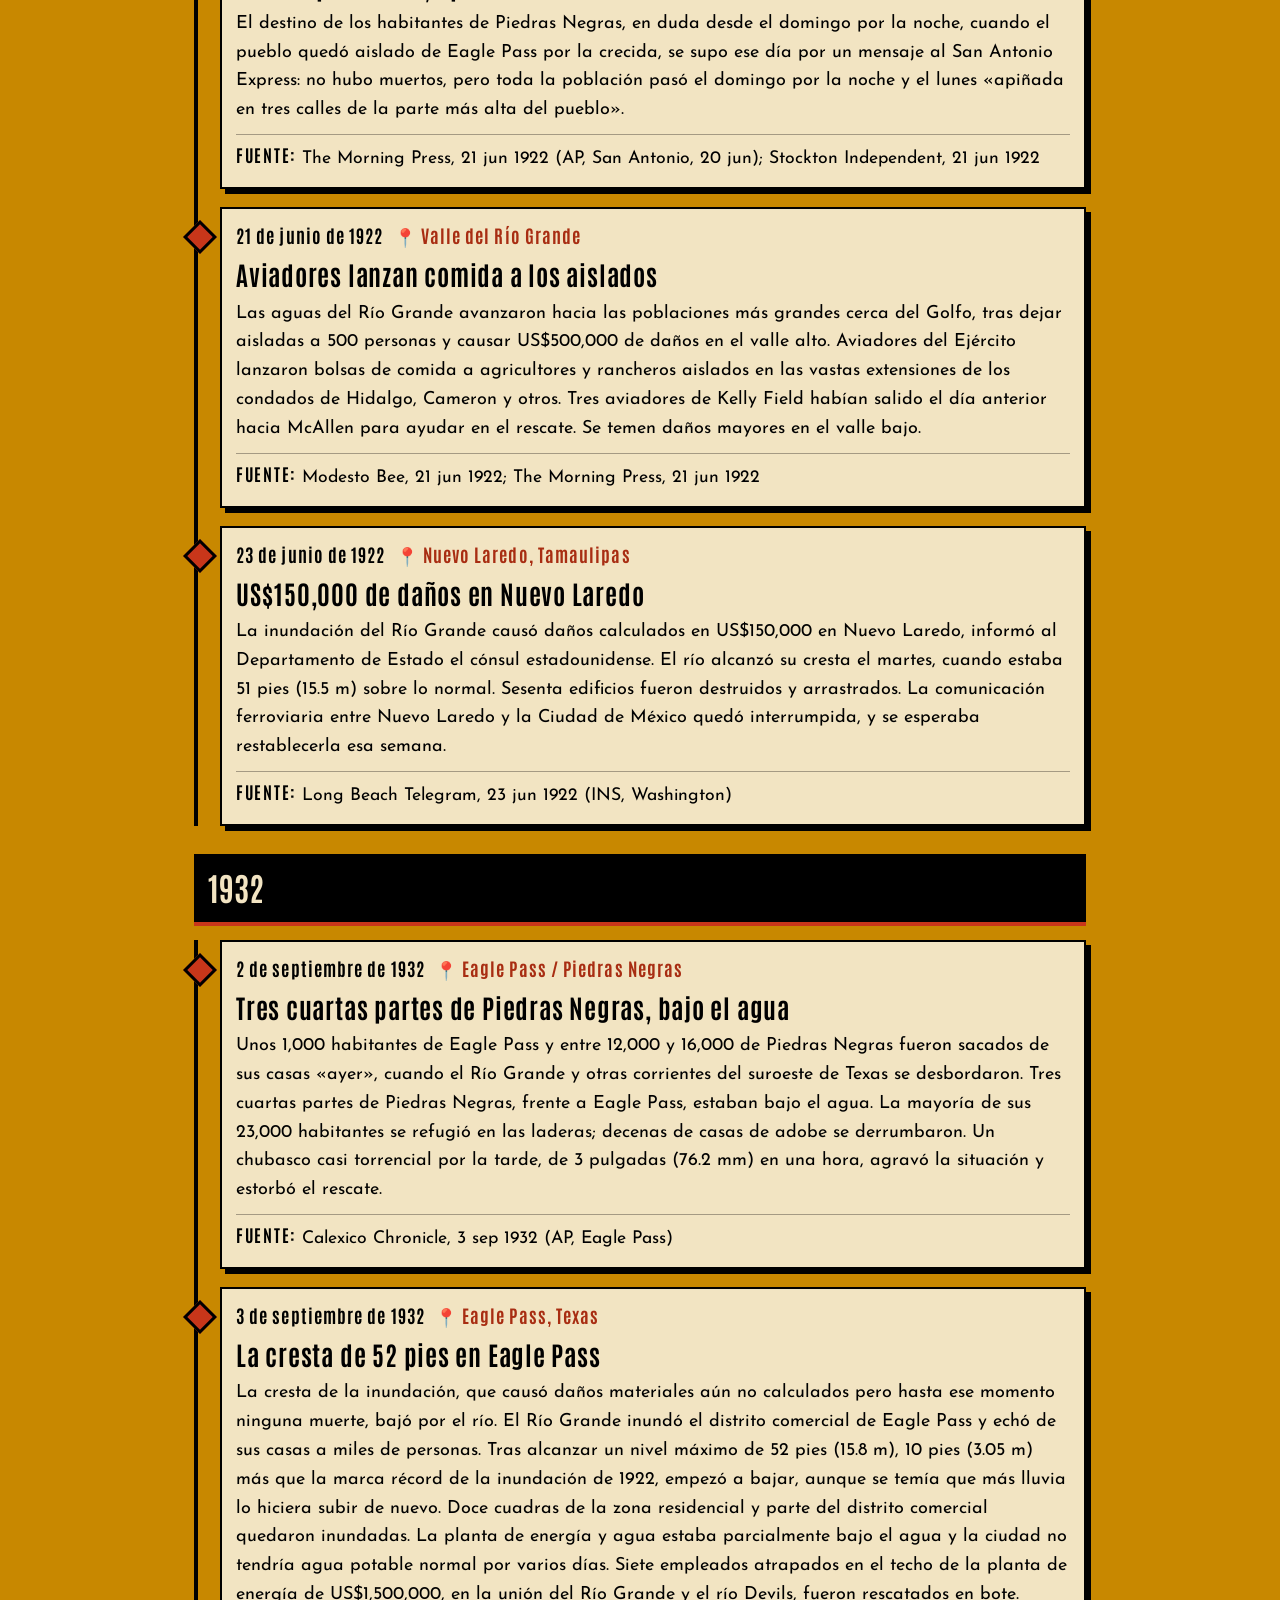
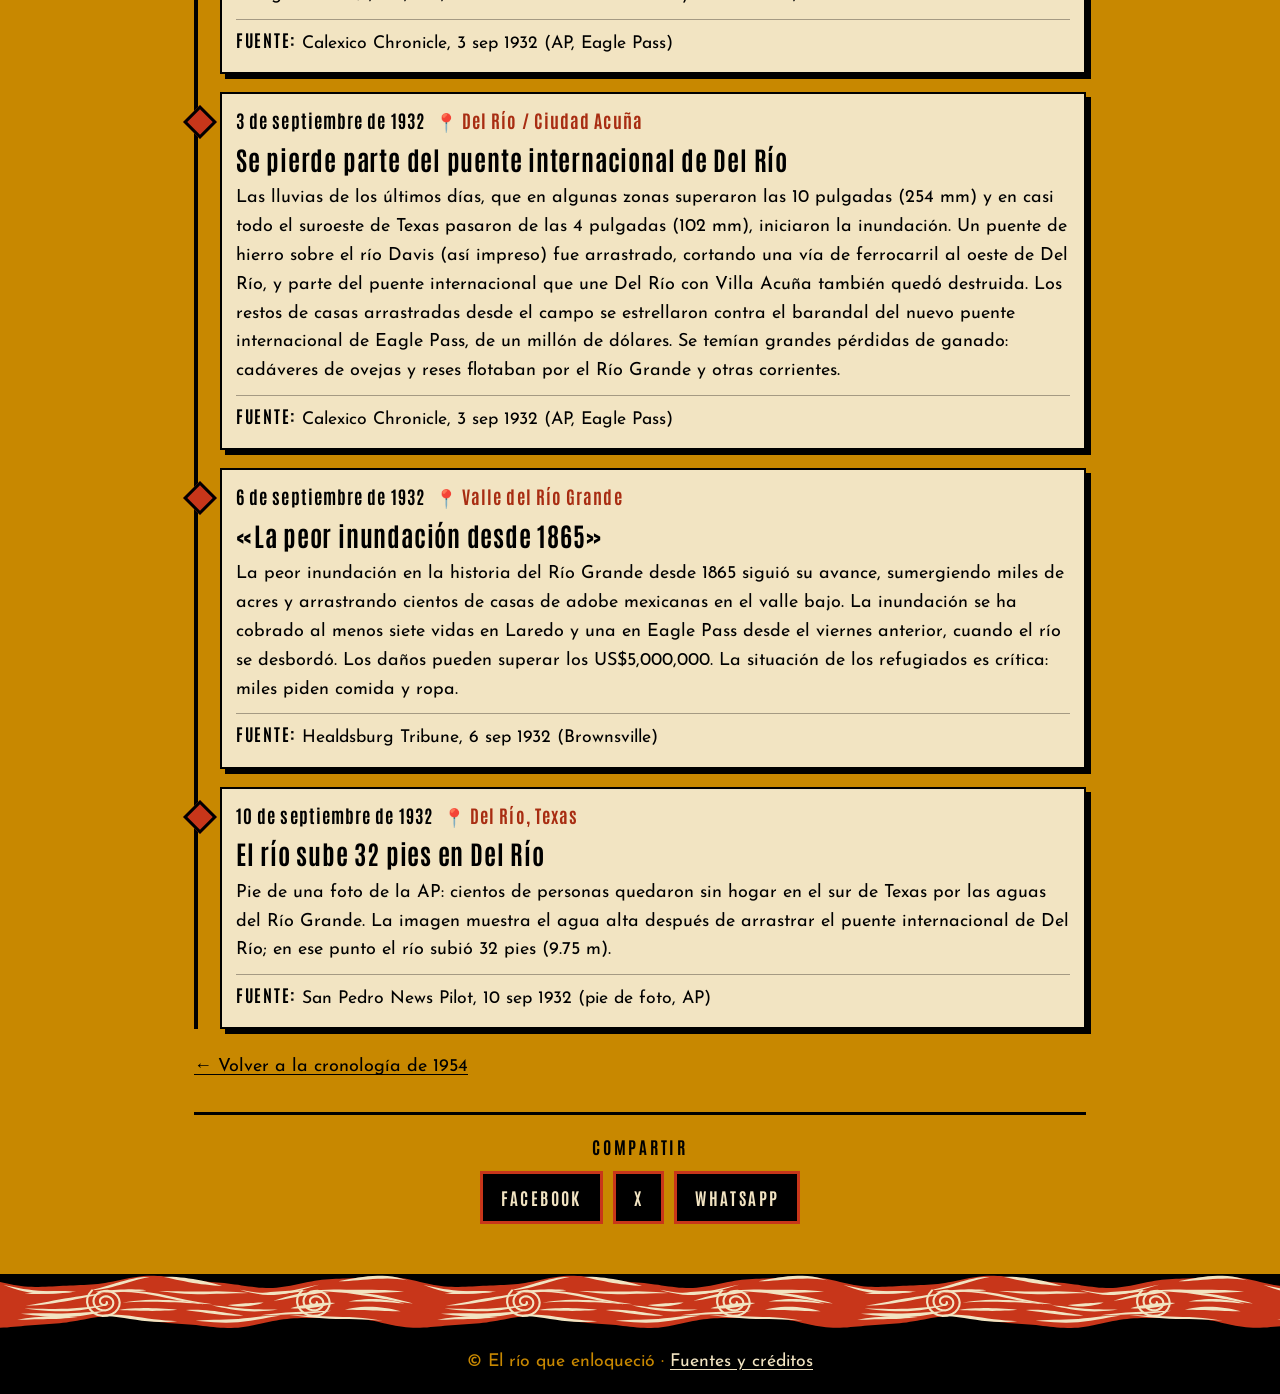
==== commit f2e045a8: "Lectura cómoda: base de 18 px en rem, mínimo de 16 px, interlineado 1.6, botones A−/A/A+ y contraste" ====
--- a/antes.html
+++ b/antes.html
@@ -12,6 +12,7 @@
 <link href="https://fonts.googleapis.com/css2?family=Antonio:wght@400;700&family=Josefin+Sans:wght@400;700&display=swap" rel="stylesheet">
 <link rel="icon" href="data:image/svg+xml,%3Csvg xmlns=%27http://www.w3.org/2000/svg%27 viewBox=%270 0 10 10%27%3E%3Cpath d=%27M5 0L10 5L5 10L0 5Z%27 fill=%27%23C65A1E%27/%3E%3C/svg%3E">
 <link rel="stylesheet" href="css/style.css">
+<script src="js/letra.js"></script>
 </head>
 <body>
 <nav class="menu" aria-label="Principal"><a href="index.html">Timeline</a><a href="inundacion-piedras-negras-1954.html">La inundación</a><a href="libro.html">El libro</a><a href="substack.html">Substack</a><a href="canciones.html">Canciones</a><a href="numeralia.html">Numeralia</a></nav>
--- a/css/style.css
+++ b/css/style.css
@@ -1,13 +1,16 @@
 :root{
   --mostaza:#C88800; --negro:#000000; --crema:#F2E4C2; --rojo:#C8361A;
+  --rojo-texto:#A82D12; /* rojo más oscuro para texto y fondos con texto: contraste ≥ 4.5:1 sobre crema */
+  --barra:3.5rem; /* alto de la barra fija de tamaño de letra */
   --fuente-deco:"Antonio","Oswald","Arial Narrow",sans-serif;
   --fuente-titulo:"Antonio","Oswald","Arial Narrow",sans-serif;
   --fuente-texto:"Josefin Sans","Trebuchet MS",Arial,sans-serif;
 }
 *{box-sizing:border-box}
-html{scroll-behavior:smooth;scroll-padding-top:70px}
-body{margin:0;background:var(--mostaza);color:var(--negro);font-family:var(--fuente-texto);font-size:19px;line-height:1.55}
-a{color:var(--rojo)}
+html{font-size:calc(112.5% * var(--escala,1));scroll-behavior:smooth;scroll-padding-top:calc(var(--barra) + 1rem)}
+body{margin:0;background:var(--mostaza);color:var(--negro);font-family:var(--fuente-texto);font-size:1rem;line-height:1.6;padding-top:var(--barra)}
+a{color:var(--negro);text-decoration:underline;text-underline-offset:.15em}
+small{font-size:.95rem}
 .ondas{height:56px;background:var(--negro)}
 .ondas.fina{height:36px}
 /* Las olas corren despacio hacia la izquierda: cada ciclo desplaza exactamente un mosaico (480/64 del alto), sin corte al repetirse.
@@ -18,9 +21,9 @@
 .ondas.fina::before{background-size:auto 36px;animation-duration:17s}
 @keyframes rio{from{transform:translate3d(0,0,0)}to{transform:translate3d(calc(var(--paso) * -1),0,0)}}
 @media (prefers-reduced-motion:reduce){.ondas::before,.ondas.fina::before{animation:none}}
-nav.menu{position:sticky;top:0;z-index:20;background:var(--negro);display:flex;justify-content:center;gap:6px;flex-wrap:wrap;padding:8px 12px;border-bottom:3px solid var(--rojo)}
-nav.menu a{color:var(--crema);text-decoration:none;font-family:var(--fuente-deco);font-weight:700;letter-spacing:.18em;text-transform:uppercase;padding:6px 14px;font-size:1.02rem}
-nav.menu a[aria-current=page]{background:var(--rojo);color:var(--negro)}
+nav.menu{position:static;background:var(--negro);display:flex;justify-content:center;gap:6px;flex-wrap:wrap;padding:8px 12px;border-bottom:3px solid var(--rojo)}
+nav.menu a{color:var(--crema);text-decoration:none;font-family:var(--fuente-deco);font-weight:700;letter-spacing:.18em;text-transform:uppercase;padding:.45rem .9rem;font-size:1.02rem;text-decoration:none}
+nav.menu a[aria-current=page]{background:var(--rojo-texto);color:var(--crema)}
 header.portada{background:var(--negro);text-align:center;padding:26px 16px}
 header.portada img{display:block;margin:0 auto;width:min(100%,340px);height:auto;border:3px solid var(--crema);box-shadow:8px 8px 0 var(--rojo)}
 .solo-lectores{position:absolute;left:-9999px}
@@ -29,17 +32,17 @@
 .intro{background:var(--negro);color:var(--crema);padding:14px 18px;border-left:6px solid var(--rojo);font-size:1.05rem}
 .intro b{color:var(--crema)}
 .controles{background:var(--negro);color:var(--crema);padding:14px;margin:18px 0;border-top:4px solid var(--rojo)}
-.controles h3{font-family:var(--fuente-deco);letter-spacing:.2em;text-transform:uppercase;font-size:.92rem;color:var(--mostaza);margin:10px 0 6px}
+.controles h3{font-family:var(--fuente-deco);letter-spacing:.2em;text-transform:uppercase;font-size:.95rem;color:var(--mostaza);margin:10px 0 6px}
 .controles h3:first-child{margin-top:0}
 .chips{display:flex;flex-wrap:wrap;gap:6px}
-.chip,.controles select{font:inherit;font-size:1rem;cursor:pointer;border:1.5px solid var(--crema);background:transparent;color:var(--crema);padding:7px 11px;min-height:40px}
-.chip small{opacity:.75}
+.chip,.controles select{font:inherit;font-size:1rem;cursor:pointer;border:1.5px solid var(--crema);background:transparent;color:var(--crema);padding:7px 11px;min-height:44px}
+.chip small{opacity:1}
 .chip[aria-pressed=true]{background:var(--crema);color:var(--negro);font-weight:700}
-.chip.noche[aria-pressed=true]{background:var(--rojo);border-color:var(--rojo);color:var(--crema)}
+.chip.noche[aria-pressed=true]{background:var(--rojo-texto);border-color:var(--rojo-texto);color:var(--crema)}
 .chip:disabled{opacity:.35;cursor:not-allowed}
 .controles select{width:100%;max-width:100%;background:var(--negro);border-radius:0}
 .estado{font-size:1rem;color:var(--crema);margin-top:10px}
-.dia{font-family:var(--fuente-titulo);font-weight:700;font-size:clamp(1.3rem,5vw,1.8rem);background:var(--negro);color:var(--crema);padding:8px 14px;margin:28px 0 14px;border-bottom:4px solid var(--rojo);position:sticky;top:52px;z-index:5}
+.dia{font-family:var(--fuente-titulo);font-weight:700;font-size:clamp(1.3rem,5vw,1.8rem);background:var(--negro);color:var(--crema);padding:8px 14px;margin:28px 0 14px;border-bottom:4px solid var(--rojo);position:sticky;top:var(--barra);z-index:5}
 .dia small{font-family:var(--fuente-deco);font-size:.85em;letter-spacing:.1em;color:var(--crema)}
 ol.lista{list-style:none;margin:0;padding:0 0 0 22px;border-left:4px solid var(--negro);position:relative}
 .ev{position:relative;background:var(--crema);border:2px solid var(--negro);margin:0 0 18px;padding:12px 14px 14px;box-shadow:5px 5px 0 var(--negro)}
@@ -48,40 +51,42 @@
 .meta{display:flex;flex-wrap:wrap;gap:6px 10px;align-items:center;font-family:var(--fuente-deco);font-weight:700;font-size:1rem;letter-spacing:.06em}
 .hora{background:var(--negro);color:var(--crema);padding:2px 9px}
 .hora.sin{background:transparent;color:var(--negro);border:1px dashed var(--negro);font-weight:400}
-.aprox{background:var(--rojo);color:var(--crema);padding:2px 8px;text-transform:uppercase;font-size:.9rem;letter-spacing:.1em}
-.lugar{color:var(--rojo)}
+.aprox{background:var(--rojo-texto);color:var(--crema);padding:2px 8px;text-transform:uppercase;font-size:.95rem;letter-spacing:.1em}
+.lugar{color:var(--rojo-texto)}
 .ev h4{font-family:var(--fuente-titulo);font-weight:700;font-size:1.45rem;letter-spacing:.03em;line-height:1.2;margin:.35em 0 .3em}
-.ev p{margin:.3em 0}
+.ev p{margin:.5em 0}
 .fuente{font-size:.98rem;border-top:1px solid rgba(20,17,13,.35);margin-top:8px;padding-top:6px}
-.fuente b{font-family:var(--fuente-deco);letter-spacing:.1em;text-transform:uppercase;font-size:.9rem}
-.archivo{font-size:.9rem;color:var(--negro);word-break:break-all}
-.nota{margin-top:10px;background:var(--rojo);color:var(--crema);padding:9px 12px;border-left:8px solid var(--negro);font-size:1.02rem}
-.nota b{display:block;font-family:var(--fuente-deco);letter-spacing:.16em;text-transform:uppercase;font-size:.9rem;color:var(--crema)}
+.fuente b{font-family:var(--fuente-deco);letter-spacing:.1em;text-transform:uppercase;font-size:.95rem}
+.archivo{font-size:.95rem;color:var(--negro);word-break:break-all}
+.nota{margin-top:10px;background:var(--rojo-texto);color:var(--crema);padding:9px 12px;border-left:8px solid var(--negro);font-size:1.02rem}
+.nota b{display:block;font-family:var(--fuente-deco);letter-spacing:.16em;text-transform:uppercase;font-size:.95rem;color:var(--crema)}
 .vacio,.error{background:var(--negro);color:var(--crema);padding:18px;text-align:center}
 .error{border:3px solid var(--rojo)}
 .error input{margin-top:10px;color:var(--crema)}
 /* noche */
 .horas-nav{display:flex;flex-wrap:wrap;gap:6px;margin:8px 0 0}
 .horas-nav a{min-width:52px;text-align:center;border:1.5px solid var(--crema);color:var(--crema);text-decoration:none;padding:6px 4px;font-size:.98rem}
-.horas-nav a.con{background:var(--rojo);border-color:var(--rojo);color:var(--crema);font-weight:700}
-.slot{display:grid;grid-template-columns:76px 1fr;gap:0 12px;margin-bottom:14px}
-.slot .reloj{font-family:var(--fuente-titulo);font-weight:700;font-size:1.7rem;color:var(--negro);background:var(--crema);border:3px solid var(--negro);text-align:center;height:max-content;padding:6px 2px;position:sticky;top:110px}
-.slot .reloj small{display:block;font-family:var(--fuente-deco);font-size:.8rem;letter-spacing:.1em;text-transform:uppercase}
+.horas-nav a.con{background:var(--rojo-texto);border-color:var(--rojo-texto);color:var(--crema);font-weight:700}
+.slot{display:grid;grid-template-columns:5.5rem minmax(0,1fr);gap:0 12px;margin-bottom:14px}
+.slot>*,.ev{min-width:0}
+.ev h4,.ev p,.fuente{overflow-wrap:break-word}
+.slot .reloj{font-family:var(--fuente-titulo);font-weight:700;font-size:1.5rem;color:var(--negro);background:var(--crema);border:3px solid var(--negro);text-align:center;height:max-content;padding:6px 2px;position:sticky;top:calc(var(--barra) + 3.5rem)}
+.slot .reloj small{display:block;font-family:var(--fuente-deco);font-size:.95rem;letter-spacing:.1em;text-transform:uppercase}
 .slot .vacia{color:var(--negro);font-style:italic;padding:12px 4px;border-bottom:2px dotted rgba(20,17,13,.35)}
 .slot .ev{margin-left:0}
 .slot .ev::before{display:none}
-.corte{font-family:var(--fuente-deco);font-weight:700;letter-spacing:.2em;text-transform:uppercase;text-align:center;background:var(--rojo);color:var(--crema);padding:6px;margin:20px 0}
+.corte{font-family:var(--fuente-deco);font-weight:700;letter-spacing:.2em;text-transform:uppercase;text-align:center;background:var(--rojo-texto);color:var(--crema);padding:6px;margin:20px 0}
 footer{background:var(--negro);color:var(--mostaza);text-align:center;padding:18px 12px;font-size:.98rem}
 /* libro */
 .panel{background:var(--crema);border:3px solid var(--negro);padding:20px;margin:20px 0;box-shadow:6px 6px 0 var(--negro)}
-.panel h2{color:var(--rojo)}
+.panel h2{color:var(--rojo-texto)}
 .relleno{background:var(--negro);color:var(--crema);padding:2px 8px;font-family:monospace;font-weight:700}
 .botones{display:flex;flex-wrap:wrap;gap:12px;margin-top:12px}
-.boton{display:inline-block;background:var(--negro);color:var(--crema);padding:12px 20px;text-decoration:none;font-family:var(--fuente-deco);font-weight:700;letter-spacing:.14em;text-transform:uppercase;border:3px solid var(--rojo)}
-.boton:hover,.boton:focus{background:var(--rojo);color:var(--negro)}
+.boton{font-size:1rem;text-decoration:none;display:inline-block;background:var(--negro);color:var(--crema);padding:12px 20px;text-decoration:none;font-family:var(--fuente-deco);font-weight:700;letter-spacing:.14em;text-transform:uppercase;border:3px solid var(--rojo)}
+.boton:hover,.boton:focus{background:var(--rojo-texto);color:var(--crema)}
 @media(max-width:560px){
-  body{font-size:18px}
-  .slot{grid-template-columns:62px 1fr;gap:0 8px}
+  .slot{grid-template-columns:4.2rem minmax(0,1fr);gap:0 8px}
+  .dia,.slot .reloj{position:static}
   ol.lista{padding-left:18px}
   .ev::before{left:-30px}
   .ev{box-shadow:3px 3px 0 var(--negro)}
@@ -90,13 +95,14 @@
 .libro-cabecera{display:grid;gap:22px;align-items:start}
 .libro-cabecera img{width:100%;max-width:420px;height:auto;border:3px solid var(--negro);box-shadow:8px 8px 0 var(--rojo);margin:0 auto}
 @media(min-width:760px){.libro-cabecera{grid-template-columns:minmax(0,5fr) minmax(0,7fr)}}
-.enlaces{margin:0;padding-left:1.2em}.enlaces li{margin:.4em 0;font-size:1.05rem}
+.enlaces{margin:0;padding-left:1.2em}.enlaces li{margin:.5em 0;font-size:1.05rem}
 /* Página de Substack */
 ol.entregas{list-style:none;margin:20px 0;padding:0;display:grid;gap:16px}
 @media(min-width:640px){ol.entregas{grid-template-columns:repeat(2,minmax(0,1fr))}}
 .entrega{background:var(--crema);border:3px solid var(--negro);box-shadow:6px 6px 0 var(--rojo);padding:16px 18px;display:flex;flex-direction:column;gap:10px;align-items:flex-start}
 .entrega h2{margin:0;color:var(--negro);font-size:1.25rem;line-height:1.2}
-.entrega-num{font-family:var(--fuente-deco);font-weight:700;letter-spacing:.14em;text-transform:uppercase;font-size:.92rem;color:var(--rojo)}
+.entrega-num{font-family:var(--fuente-deco);font-weight:700;letter-spacing:.14em;text-transform:uppercase;font-size:.95rem;color:var(--rojo-texto)}
+.entrega.proximamente .entrega-num{color:var(--negro)}
 .entrega.proximamente{background:transparent;border-style:dashed;box-shadow:none;justify-content:center}
 /* Compartir */
 .compartir{margin:30px 0 0;padding-top:18px;border-top:3px solid var(--negro);text-align:center}
@@ -104,7 +110,7 @@
 .compartir-b{display:flex;flex-wrap:wrap;gap:10px;justify-content:center}
 .compartir .boton{font-size:.95rem;padding:10px 18px;cursor:pointer}
 /* Compartir una ficha */
-.ficha-comp{margin-top:10px;background:none;border:2px solid var(--negro);color:var(--negro);font-family:var(--fuente-deco);font-weight:700;letter-spacing:.12em;text-transform:uppercase;font-size:.9rem;padding:6px 12px;cursor:pointer}
+.ficha-comp{margin-top:10px;background:none;border:2px solid var(--negro);color:var(--negro);font-family:var(--fuente-deco);font-weight:700;letter-spacing:.12em;text-transform:uppercase;font-size:.95rem;padding:6px 12px;cursor:pointer}
 .ficha-comp:hover,.ficha-comp:focus{background:var(--negro);color:var(--crema)}
 .ev.resaltada{outline:4px solid var(--rojo);outline-offset:3px}
 /* El río en cifras */
@@ -113,30 +119,31 @@
 .cifra{background:var(--negro);color:var(--crema);padding:14px 14px 16px;border-bottom:4px solid var(--rojo)}
 .cifra b{display:block;font-family:var(--fuente-titulo);font-size:1.7rem;line-height:1.1;letter-spacing:.02em;color:var(--mostaza)}
 .cifra b small{font-size:1rem;font-weight:400}
-.cifra span{display:block;margin-top:8px;font-size:1rem;line-height:1.4}
+.cifra span{display:block;margin-top:8px;font-size:1rem;line-height:1.6}
 .desplegable{background:var(--crema);border:2px solid var(--negro);box-shadow:5px 5px 0 var(--negro);margin:0 0 16px}
 .desplegable summary{cursor:pointer;padding:12px 14px;font-family:var(--fuente-deco);font-weight:700;letter-spacing:.1em;text-transform:uppercase;font-size:1.02rem}
 .desplegable[open] summary{border-bottom:2px solid var(--negro)}
 .desplegable-c{padding:6px 14px 16px}
-.desplegable-c h3{font-family:var(--fuente-titulo);text-transform:uppercase;letter-spacing:.05em;margin:16px 0 6px;color:var(--rojo)}
+.desplegable-c h3{font-family:var(--fuente-titulo);text-transform:uppercase;letter-spacing:.05em;margin:16px 0 6px;color:var(--rojo-texto)}
 .mapa,.grafica{width:100%;height:auto;display:block;color:var(--negro)}
 .mapa .ciudad,.grafica .ciudad{font-family:var(--fuente-titulo);letter-spacing:.03em}
 .nota-fig{font-size:.95rem;margin:6px 0 0}
 .cifras-muertos{display:grid;grid-template-columns:max-content 1fr;gap:10px 14px;margin:12px 0}
-.cifras-muertos dt{font-family:var(--fuente-titulo);font-size:1.25rem;color:var(--rojo);max-width:9em}
+.cifras-muertos dt{font-family:var(--fuente-titulo);font-size:1.25rem;color:var(--rojo-texto);max-width:9em}
 .cifras-muertos dd{margin:0}
 @media(max-width:560px){.cifras-muertos{grid-template-columns:1fr}.cifras-muertos dd{margin-bottom:6px}}
 footer a{color:var(--crema)}
 .suscripcion{margin:18px 0 0}
 .fuentes-lista{padding-left:1.1em}
-.fuentes-lista li{margin:4px 0}
+.fuentes-lista li{margin:.5em 0}
 .fig-scroll{overflow-x:auto;-webkit-overflow-scrolling:touch}
-.fig-scroll svg{min-width:560px}
-.desliza{display:none;font-size:.92rem;margin:0 0 4px;opacity:.75}
+.fig-scroll svg{min-width:48rem}
+#mapa-svg{min-width:21rem}
+.desliza{display:none;font-size:.95rem;margin:0 0 4px}
 @media(max-width:600px){.desliza{display:block}}
 /* Mapa interactivo */
 .creciente{display:grid;gap:8px;margin:8px 0 14px}
-.creciente label{font-family:var(--fuente-deco);font-weight:700;letter-spacing:.1em;text-transform:uppercase;font-size:.92rem}
+.creciente label{font-family:var(--fuente-deco);font-weight:700;letter-spacing:.1em;text-transform:uppercase;font-size:.95rem}
 .creciente input[type=range]{width:100%;accent-color:var(--rojo)}
 .creciente .ficha-comp{justify-self:start;margin-top:0}
 .creciente-t{margin:0;min-height:3em;font-weight:700}
@@ -146,10 +153,10 @@
 #mapa-svg .mp{cursor:pointer;outline:none}
 #mapa-svg .mp.sel .mp-c,#mapa-svg .mp:focus .mp-c{fill:var(--rojo);stroke:var(--negro)}
 #mapa-svg .ciudad{font-family:var(--fuente-titulo);letter-spacing:.03em}
-.mapa-i-panel h3{margin:0 0 6px;color:var(--rojo)}
-.mapa-i-panel h4{margin:14px 0 4px;font-family:var(--fuente-deco);letter-spacing:.1em;text-transform:uppercase;font-size:.92rem}
+.mapa-i-panel h3{margin:0 0 6px;color:var(--rojo-texto)}
+.mapa-i-panel h4{margin:14px 0 4px;font-family:var(--fuente-deco);letter-spacing:.1em;text-transform:uppercase;font-size:.95rem}
 .mapa-hechos,.mapa-fichas{margin:0;padding-left:1.1em}
-.mapa-hechos li,.mapa-fichas li{margin:4px 0}
+.mapa-hechos li,.mapa-fichas li{margin:.5em 0}
 /* Sobre el autor */
 .autor{display:grid;gap:18px;align-items:start}
 @media(min-width:600px){.autor{grid-template-columns:200px 1fr}}
@@ -163,22 +170,22 @@
 .volver{margin-top:24px}
 /* Resumen, contexto y menú de ficha */
 .resumen{background:var(--crema);border:2px solid var(--negro);box-shadow:5px 5px 0 var(--negro);padding:6px 18px 16px;margin:0 0 16px;text-align:center}
-.resumen h2{color:var(--rojo);margin:.5em 0 .3em}
+.resumen h2{color:var(--rojo-texto);margin:.5em 0 .3em}
 .resumen p{margin:.4em 0;text-align:left}
 .resumen .empieza{text-align:center;margin:14px 0 0}
 .resumen .empieza .boton{cursor:pointer}
 .contexto{text-align:center;margin:0 0 16px}
 .contexto a{font-weight:700}
 .centrado{justify-content:center}
-.etiq{display:inline-block;font-family:var(--fuente-deco);font-weight:700;font-size:.7rem;letter-spacing:.1em;text-transform:uppercase;background:var(--negro);color:var(--crema);padding:2px 6px;margin-left:6px;vertical-align:middle}
+.etiq{display:inline-block;font-family:var(--fuente-deco);font-weight:700;font-size:.95rem;letter-spacing:.1em;text-transform:uppercase;background:var(--negro);color:var(--crema);padding:2px 6px;margin-left:6px;vertical-align:middle}
 .cifras-muertos dt{display:block}
 .ficha-menu{margin-top:10px}
-.ficha-menu summary{cursor:pointer;display:inline-block;border:2px solid var(--negro);padding:6px 12px;font-family:var(--fuente-deco);font-weight:700;letter-spacing:.12em;text-transform:uppercase;font-size:.9rem}
+.ficha-menu summary{cursor:pointer;display:inline-block;border:2px solid var(--negro);padding:6px 12px;font-family:var(--fuente-deco);font-weight:700;letter-spacing:.12em;text-transform:uppercase;font-size:.95rem}
 .ficha-menu[open] summary{background:var(--negro);color:var(--crema)}
 .ficha-menu-c{display:flex;flex-wrap:wrap;gap:8px;margin-top:8px}
 .ficha-menu-c .ficha-comp{margin-top:0}
-.entrega time{display:block;margin:.15rem 0 .3rem;font-size:.9rem;opacity:.75}
-.entrega .entrega-sub{margin:.4rem 0 .8rem;font-size:1rem;line-height:1.4}
+.entrega time{display:block;margin:.15rem 0 .3rem;font-size:.95rem}
+.entrega .entrega-sub{margin:.4rem 0 .8rem;font-size:1rem;line-height:1.6}
 .canciones-sec{margin:28px 0}
 .canciones-lista{list-style:none;margin:16px 0;padding:0;display:grid;gap:20px}
 @media(min-width:900px){.canciones-lista{grid-template-columns:repeat(2,minmax(0,1fr))}}
@@ -186,10 +193,10 @@
 .cancion h3{margin:0;font-family:var(--fuente-titulo);font-size:1.35rem;line-height:1.2}
 .cancion-datos{margin:0;width:100%}
 .cancion-datos div{display:flex;flex-wrap:wrap;gap:2px 8px;margin:3px 0}
-.cancion-datos dt{font-family:var(--fuente-deco);font-weight:700;letter-spacing:.1em;text-transform:uppercase;font-size:.85rem;color:var(--rojo)}
+.cancion-datos dt{font-family:var(--fuente-deco);font-weight:700;letter-spacing:.1em;text-transform:uppercase;font-size:.95rem;color:var(--rojo-texto)}
 .cancion-datos dd{margin:0;font-size:1rem}
-.cancion-nota-matriz,.cancion-credito{margin:0;font-size:.92rem;line-height:1.4;opacity:.85}
-.cancion-nota{margin:0;font-size:1rem;line-height:1.45}
+.cancion-nota-matriz,.cancion-credito{margin:0;font-size:.95rem;line-height:1.6}
+.cancion-nota{margin:0;font-size:1rem;line-height:1.6}
 .video{position:relative;width:100%;aspect-ratio:16/9;background:#000}
 .video iframe{position:absolute;inset:0;width:100%;height:100%;border:0}
 .canciones-pie{margin:24px 0;text-align:center;font-size:1rem}
@@ -197,12 +204,13 @@
 .canciones-intro p{margin:0 0 1em}
 .solo-lector{position:absolute;width:1px;height:1px;overflow:hidden;clip:rect(0 0 0 0);white-space:nowrap}
 .seccion-muertos{margin:24px 0}
-.tabla-cifras{width:100%;min-width:560px;border-collapse:collapse;background:var(--crema);color:var(--negro);border:3px solid var(--negro);font-size:1rem;line-height:1.35}
+.tabla-cifras{width:100%;min-width:35rem;border-collapse:collapse;background:var(--crema);color:var(--negro);border:3px solid var(--negro);font-size:1rem;line-height:1.6}
 .tabla-cifras th,.tabla-cifras td{padding:10px 12px;border:1px solid var(--negro);text-align:left;vertical-align:top}
 .tabla-cifras thead th{background:var(--negro);color:var(--crema);font-family:var(--fuente-deco);letter-spacing:.1em;text-transform:uppercase;font-size:.95rem}
 .tabla-cifras tbody th{font-weight:700}
 .faq{margin:24px 0}
 .faq-item{background:var(--crema);color:var(--negro);border:3px solid var(--negro);box-shadow:5px 5px 0 var(--rojo);padding:12px 18px;margin:0 0 16px}
+.faq-item a{color:var(--rojo-texto)}
 .faq-item h3{margin:0 0 .3em;font-family:var(--fuente-titulo);font-size:1.2rem}
 .faq-item p{margin:0}
 @media(max-width:640px){
@@ -212,17 +220,17 @@
 .tabla-cifras,.tabla-cifras tbody,.tabla-cifras tr,.tabla-cifras th,.tabla-cifras td{display:block;width:100%}
 .tabla-cifras tr{background:var(--crema);border:3px solid var(--negro);box-shadow:5px 5px 0 var(--rojo);margin:0 0 16px;padding:6px 0}
 .tabla-cifras th,.tabla-cifras td{border:0;padding:5px 14px}
-.tabla-cifras td::before{content:attr(data-label);display:block;font-family:var(--fuente-deco);font-weight:700;letter-spacing:.1em;text-transform:uppercase;font-size:.8rem;color:var(--rojo)}
+.tabla-cifras td::before{content:attr(data-label);display:block;font-family:var(--fuente-deco);font-weight:700;letter-spacing:.1em;text-transform:uppercase;font-size:.95rem;color:var(--rojo-texto)}
 }
 /* NUMERALIA */
 .num-intro{max-width:46rem;margin:0 0 8px}
 .num-intro p{margin:0 0 1em}
 .num-fig{background:var(--crema);color:var(--negro);border:3px solid var(--negro);box-shadow:6px 6px 0 var(--rojo);padding:18px;margin:28px 0}
-.num-fig h2{color:var(--rojo);margin:.1em 0 .3em}
+.num-fig h2{color:var(--rojo-texto);margin:.1em 0 .3em}
 .num-lead{margin:0 0 14px}
 .num-svg{width:100%;min-width:0}
 .num-svg svg{display:block;max-width:100%;overflow:visible}
-.num-fuente{font-size:.9rem;margin:12px 0 0;opacity:.8}
+.num-fuente{font-size:.95rem;margin:12px 0 0}
 .num-lista{margin:8px 0;padding-left:1.2em}
 .num-lista li{margin:0 0 .6em}
 .num-svg .a-fade{opacity:0;transition:opacity .9s ease-in-out var(--d,0s)}
@@ -232,4 +240,38 @@
 .num-svg svg.in .a-bar{transform:none}
 .num-svg svg.in .a-dash{stroke-dashoffset:0}
 @media(prefers-reduced-motion:reduce){.num-svg .a-fade,.num-svg .a-bar,.num-svg .a-dash{transition:none}}
-@media(max-width:520px){nav.menu{gap:2px;padding:6px 6px}nav.menu a{padding:5px 7px;font-size:.88rem;letter-spacing:.09em}}
+@media(max-width:520px){nav.menu{gap:2px;padding:6px 6px}nav.menu a{padding:5px 7px;font-size:.95rem;letter-spacing:.09em}}
+.num-nota{font-size:.95rem}
+.num-svg a.fila{fill:var(--rojo-texto);text-decoration:underline;cursor:pointer}
+.num-svg a.fila:hover,.num-svg a.fila:focus{fill:var(--negro)}
+.num-fuente a{color:var(--rojo-texto)}
+.num-notas{margin:12px 0 0;padding-left:1.2em;font-size:.95rem}
+.num-notas li{margin:0 0 .4em}
+.num-svg .num-pto{cursor:pointer}
+.num-svg .num-aro{opacity:0}
+.num-svg .num-pto.sel .num-aro{opacity:1}
+.num-tarjeta{margin:14px 0;padding:12px 14px;border:2px solid var(--negro);background:rgba(0,0,0,.05)}
+.num-tarjeta h3{margin:0 0 .3em;font-family:var(--fuente-titulo);font-size:1.2rem}
+.num-tarjeta p{margin:0 0 .5em}
+.num-tarjeta-h{font-weight:700}
+.num-tarjeta-f{font-size:.95rem}
+.num-tarjeta a{color:var(--rojo-texto)}
+.num-aviso{margin:14px 0;font-weight:700}
+.num-lista-t{margin:18px 0 8px;font-family:var(--fuente-titulo);font-size:1.1rem}
+.num-lista9{list-style:none;margin:0 0 12px;padding:0}
+.num-lista9 li{margin:0 0 6px}
+.num-pto-btn{width:100%;text-align:left;font:inherit;font-size:.95rem;line-height:1.6;padding:8px 10px;border:1px solid var(--negro);background:transparent;color:var(--negro);cursor:pointer}
+.num-pto-btn[aria-pressed=true]{background:var(--negro);color:var(--crema)}
+.num-sr{position:absolute;width:1px;height:1px;margin:-1px;padding:0;overflow:hidden;clip:rect(0,0,0,0);white-space:nowrap;border:0}
+.num-fuentes{margin:12px 0 0;border:2px solid var(--negro);background:rgba(0,0,0,.05)}
+.num-fuentes summary{cursor:pointer;padding:10px 12px;font-weight:700;font-size:.95rem}
+.num-fuentes summary:focus-visible{outline:3px solid var(--rojo);outline-offset:2px}
+.num-fuentes-lista{margin:0;padding:4px 12px 12px 2.2em;font-size:.95rem;line-height:1.6}
+.num-fuentes-lista li{margin:0 0 .5em;overflow-wrap:anywhere}
+.num-fuentes-lista a{color:var(--rojo-texto)}
+/* Barra fija de tamaño de letra (js/letra.js) */
+.letra-bar{position:fixed;top:0;left:0;right:0;height:var(--barra);z-index:50;display:flex;align-items:center;justify-content:center;gap:.6rem;background:var(--negro);border-bottom:3px solid var(--rojo);padding:0 .5rem}
+.letra-bar button{font:inherit;font-family:var(--fuente-deco);font-weight:700;font-size:1.25rem;line-height:1;min-width:44px;min-height:44px;padding:.3rem .8rem;border:2px solid var(--crema);background:transparent;color:var(--crema);cursor:pointer}
+.letra-bar button:hover{background:var(--crema);color:var(--negro)}
+.letra-bar button:focus-visible{outline:3px solid var(--crema);outline-offset:2px;background:var(--crema);color:var(--negro)}
+.grafica text{paint-order:stroke fill;stroke:var(--crema);stroke-width:3px;stroke-linejoin:round}
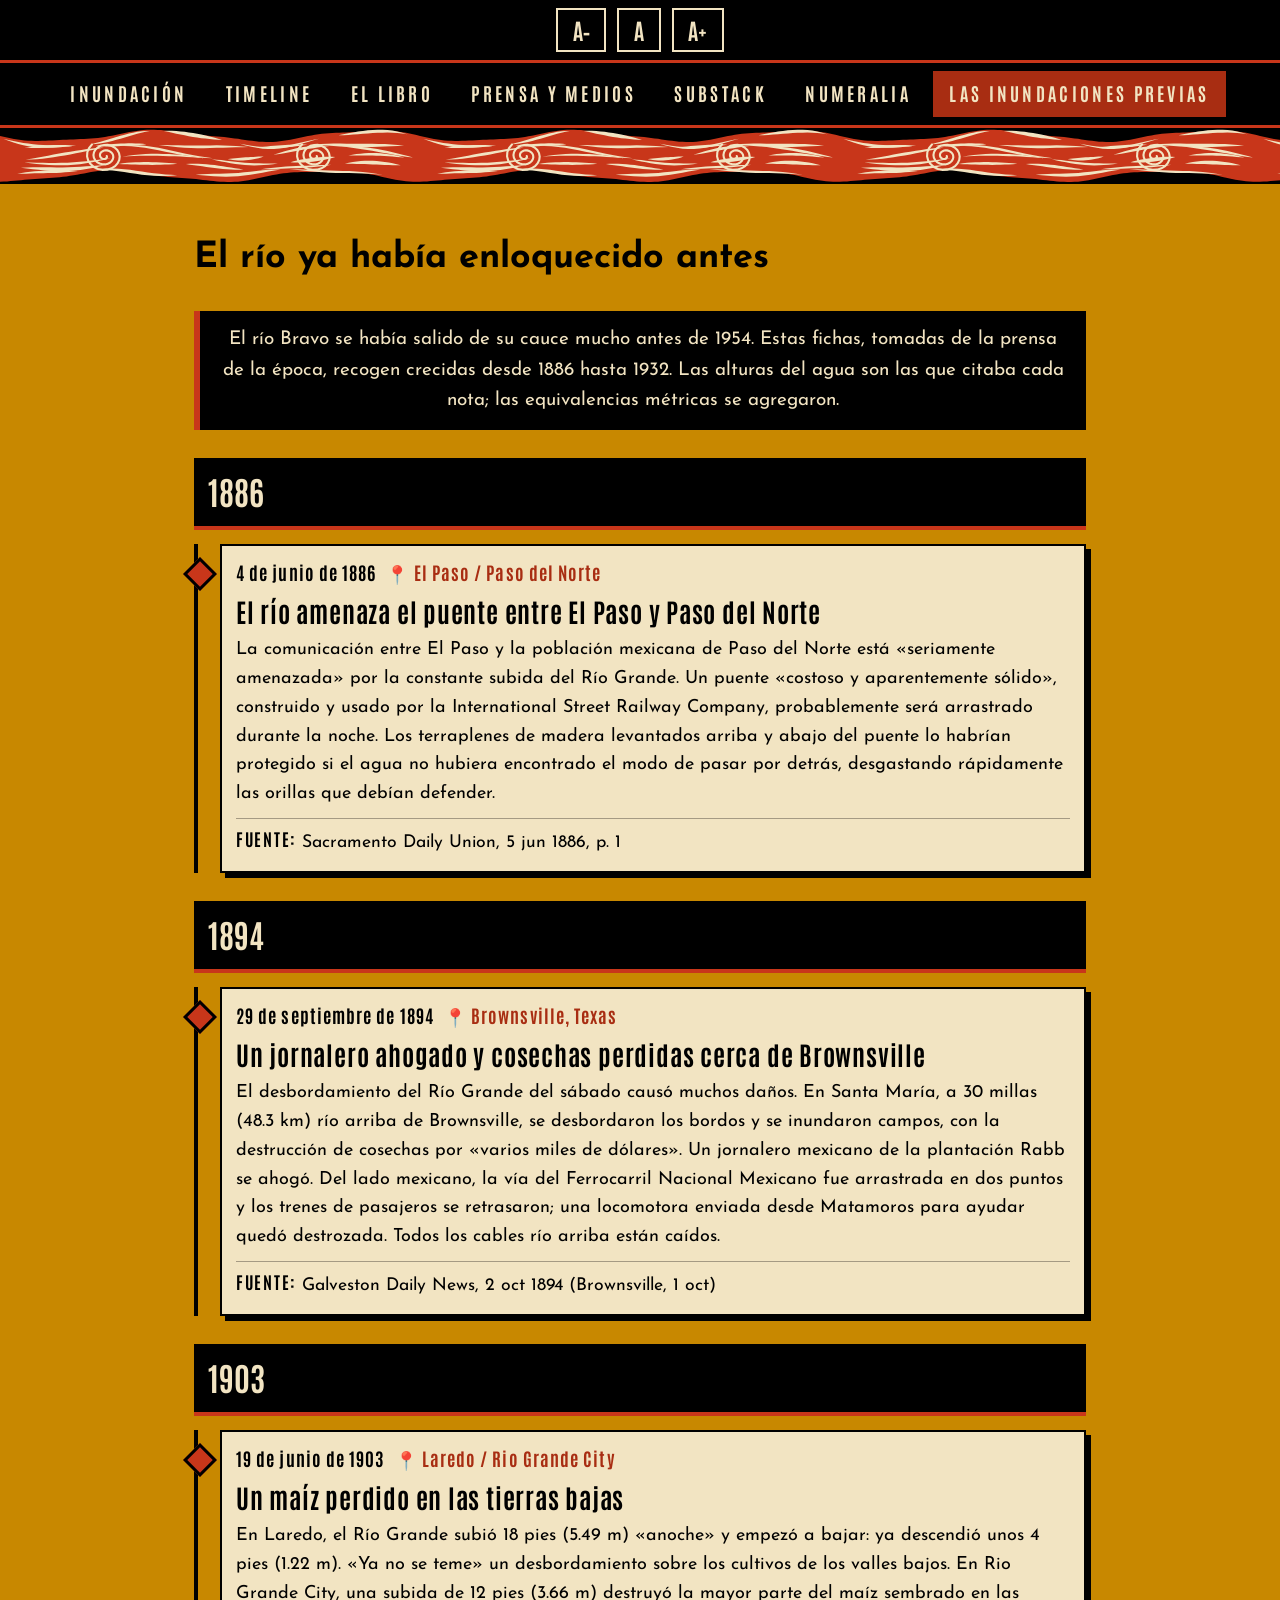
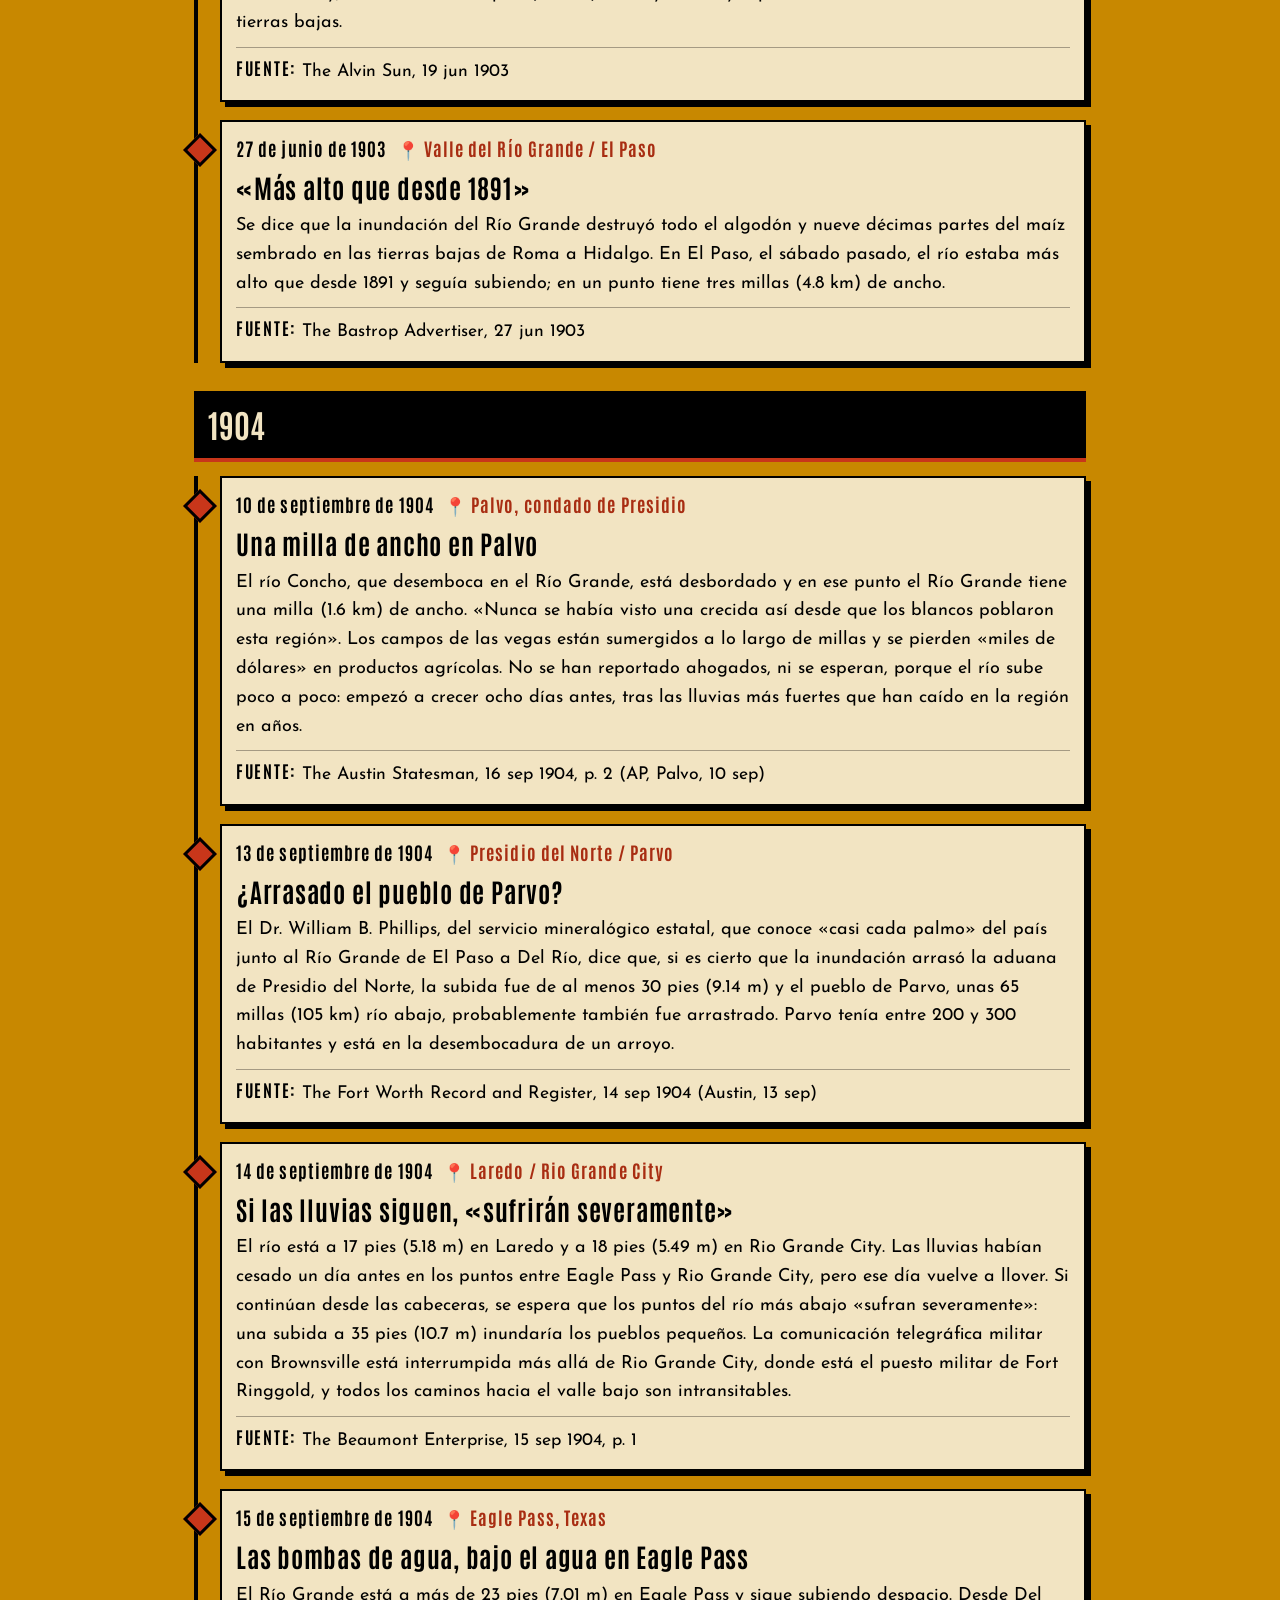
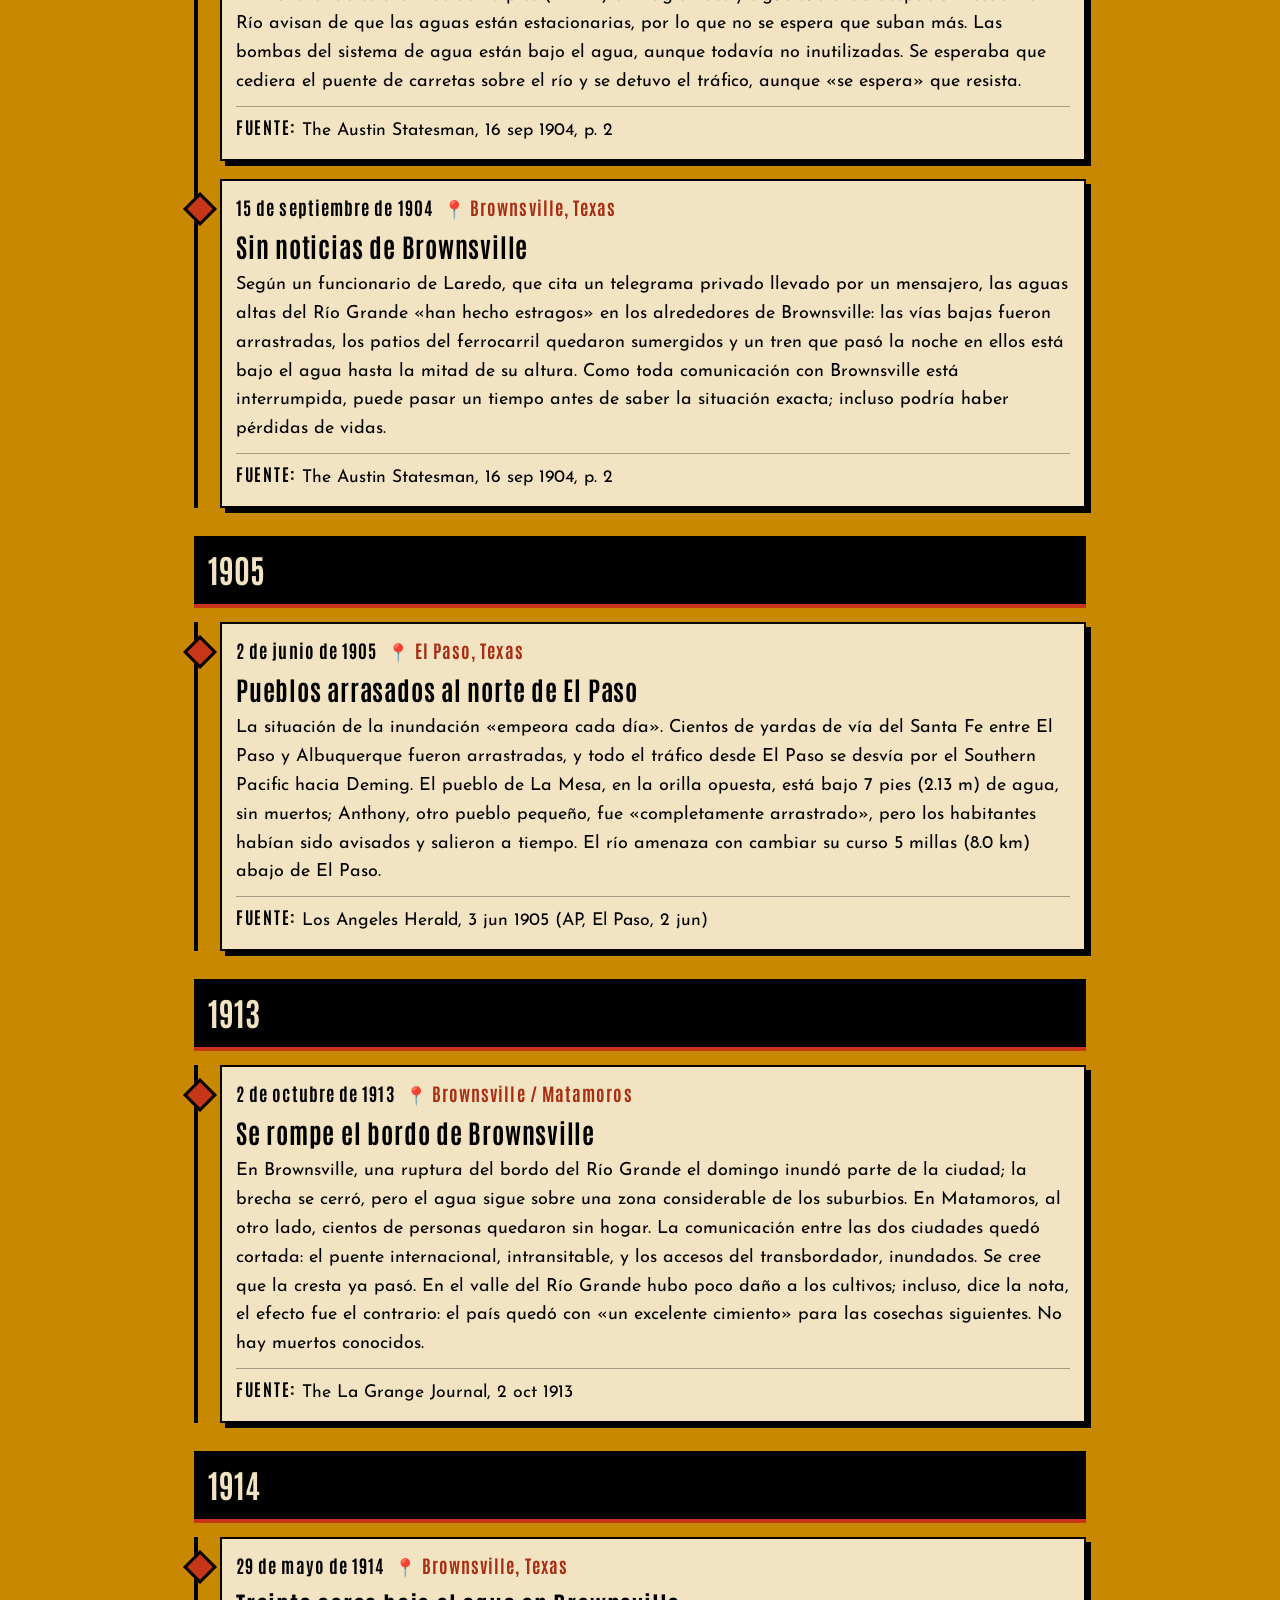
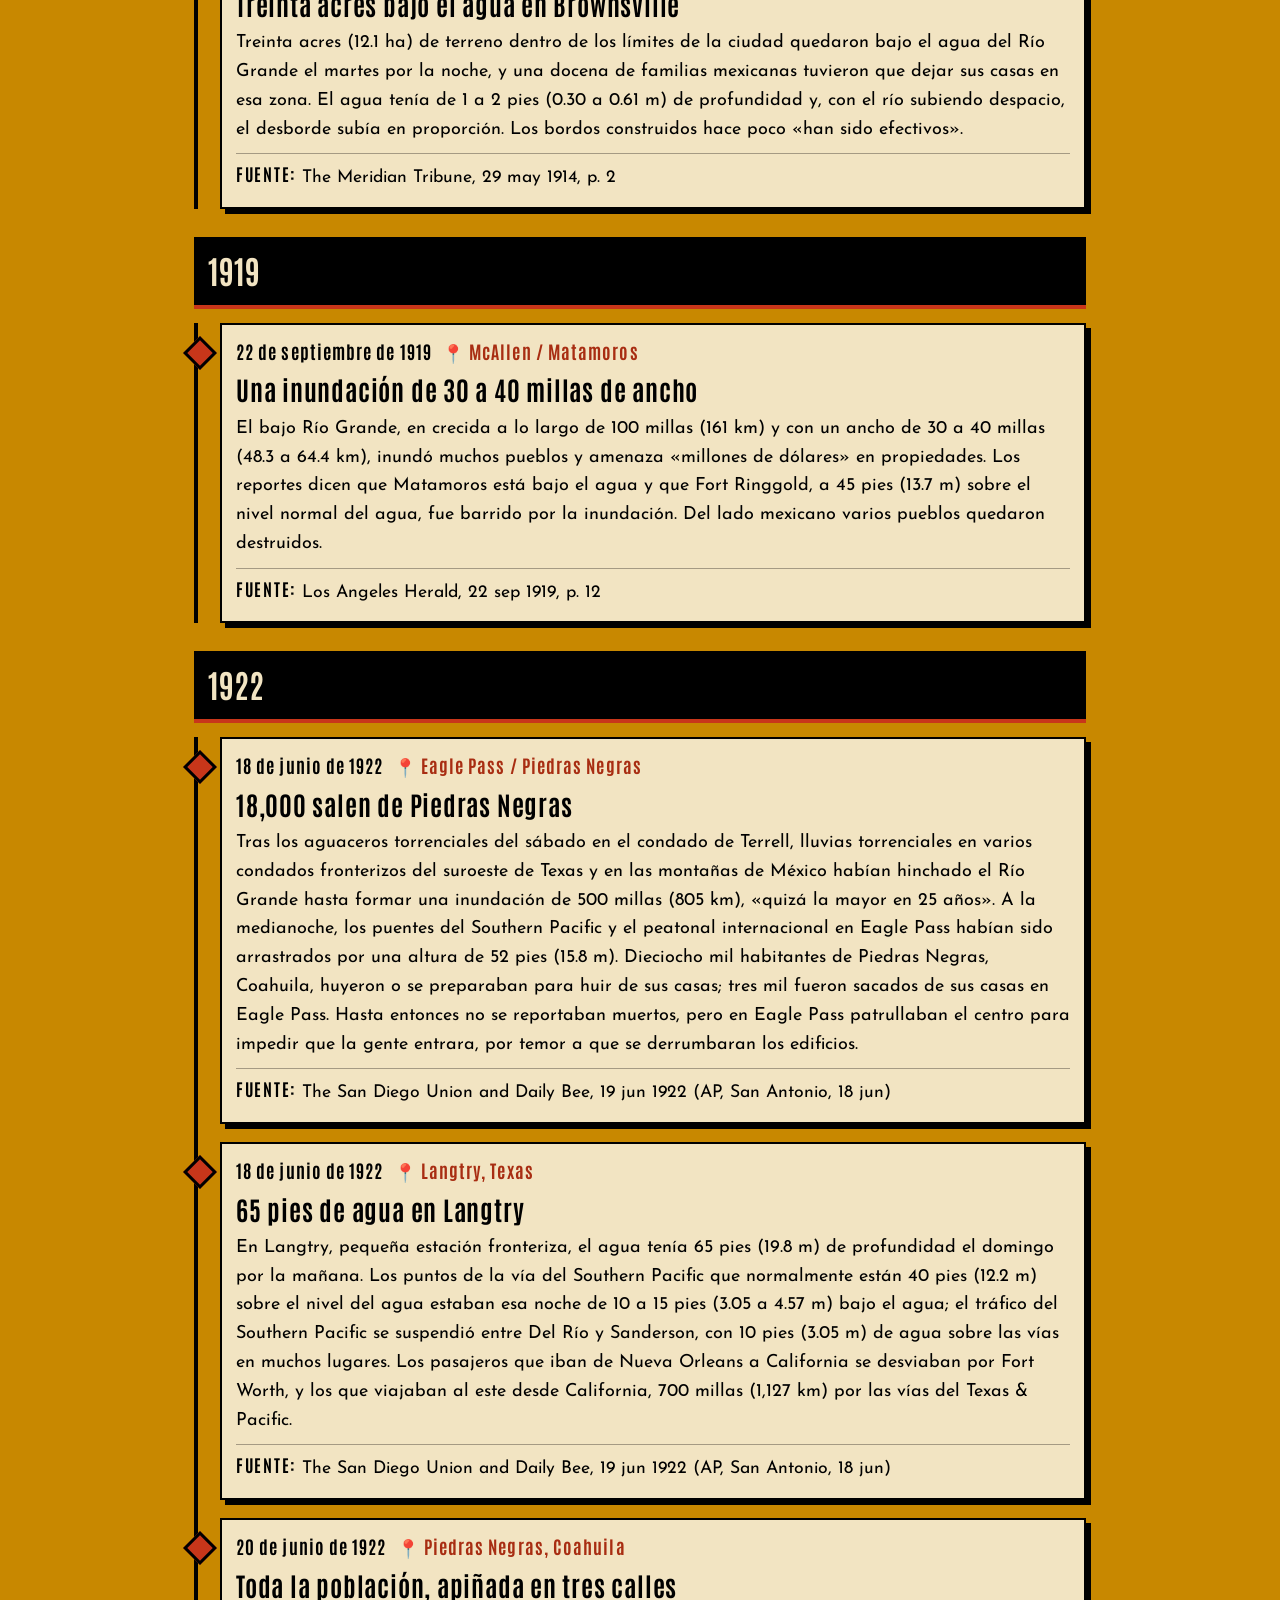
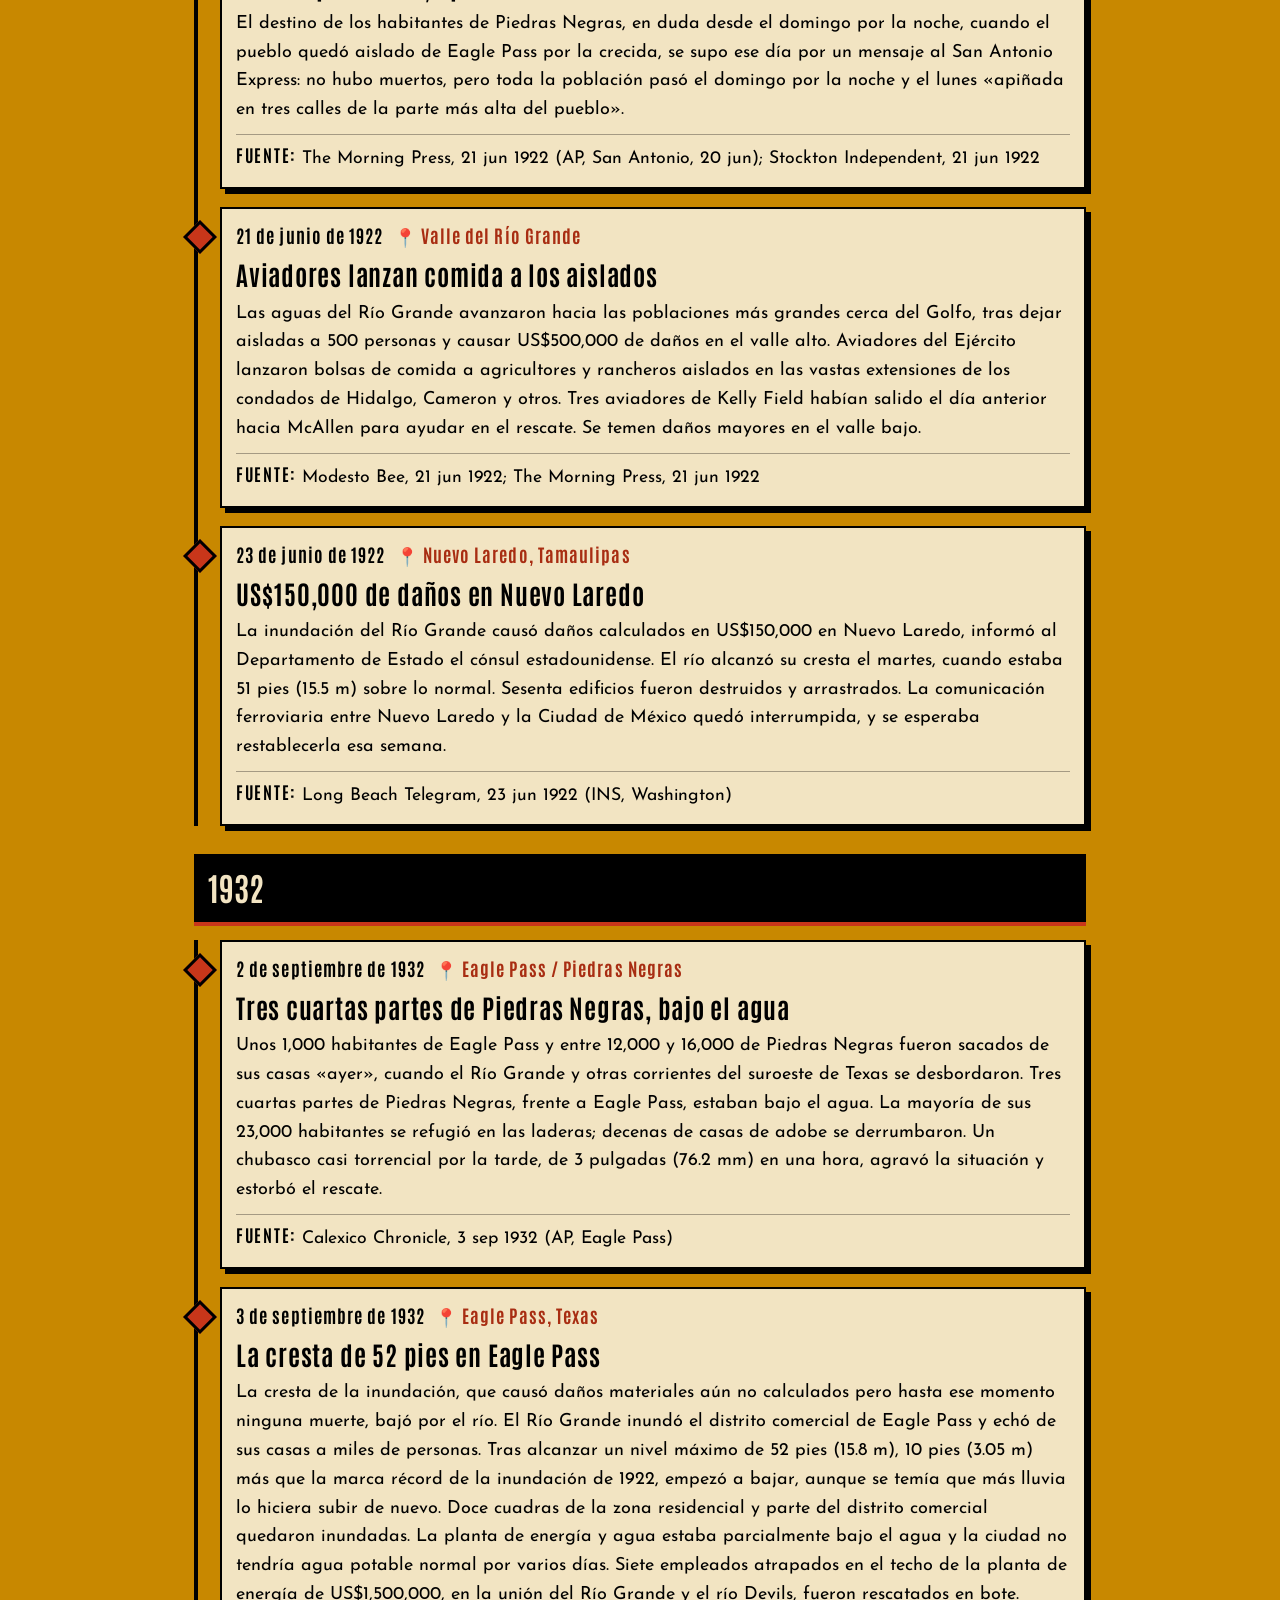
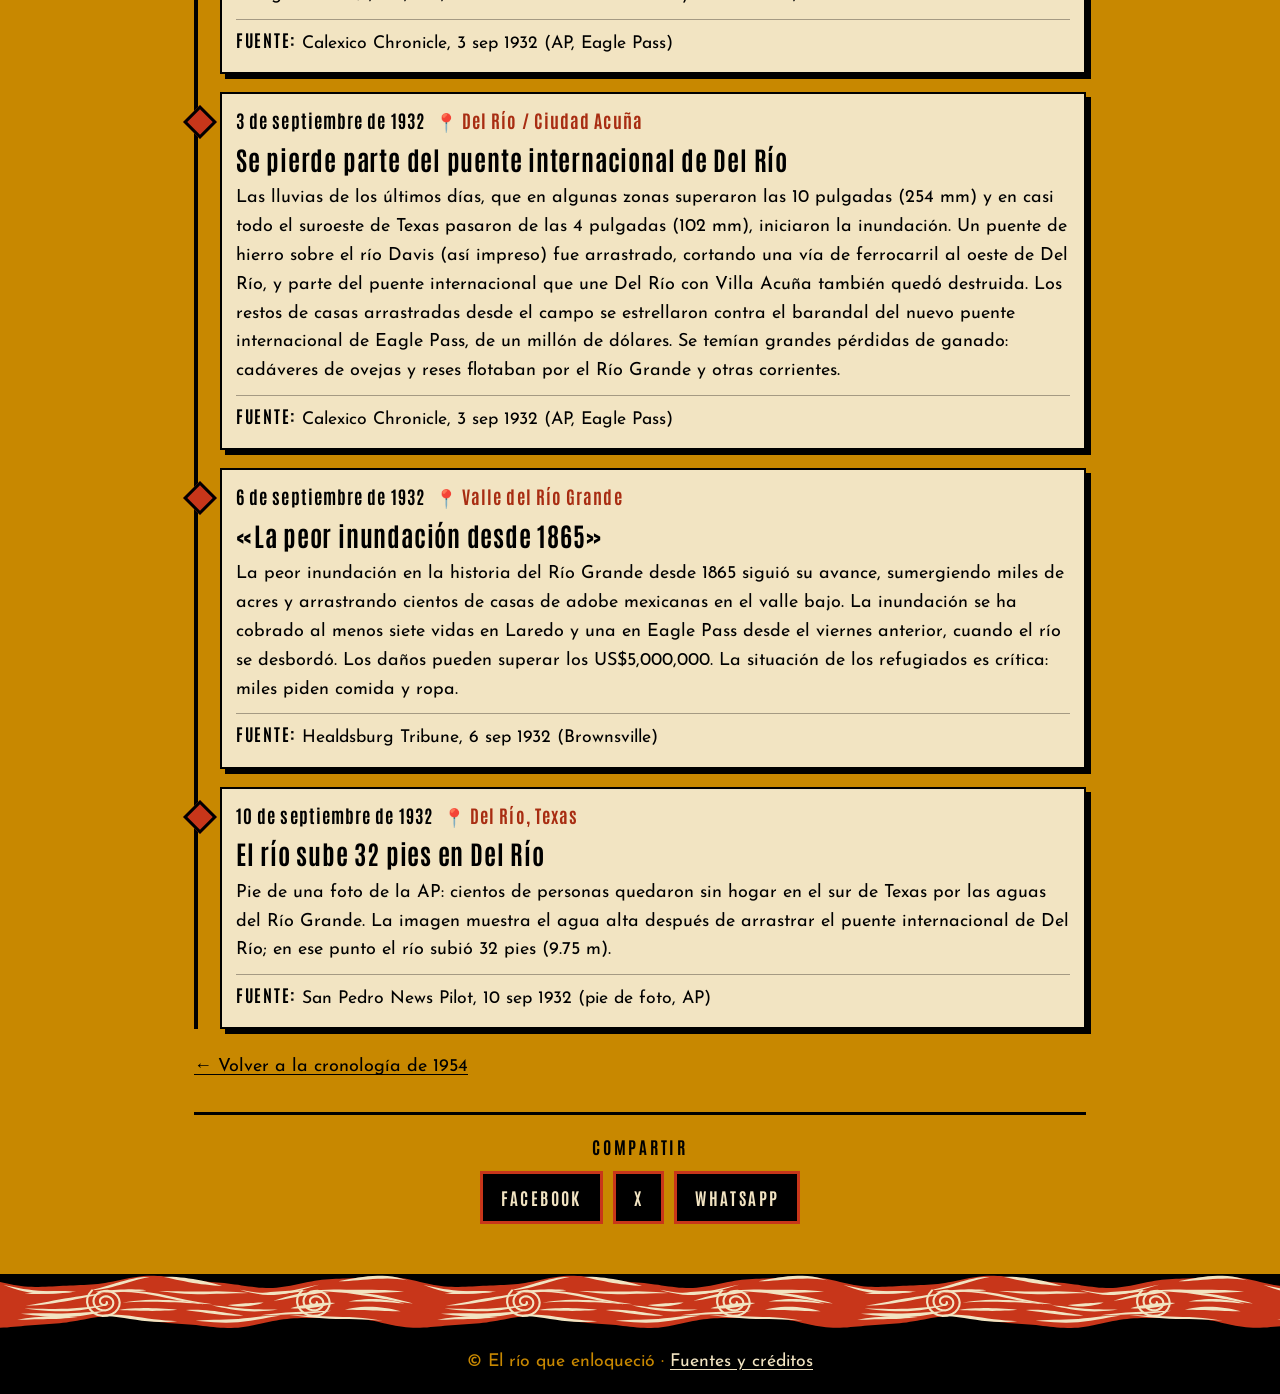
==== commit bd4c8260: "Menú nuevo (7 opciones) en todas las páginas y frase de «Sobre el autor» Co-Authored-By: Claude Sonn" ====
--- a/antes.html
+++ b/antes.html
@@ -15,7 +15,7 @@
 <script src="js/letra.js"></script>
 </head>
 <body>
-<nav class="menu" aria-label="Principal"><a href="index.html">Timeline</a><a href="inundacion-piedras-negras-1954.html">La inundación</a><a href="libro.html">El libro</a><a href="substack.html">Substack</a><a href="canciones.html">Canciones</a><a href="numeralia.html">Numeralia</a></nav>
+<nav class="menu" aria-label="Principal"><a href="inundacion-piedras-negras-1954.html">Inundación</a><a href="index.html">Timeline</a><a href="libro.html">El libro</a><a href="canciones.html">Prensa y medios</a><a href="substack.html">Substack</a><a href="numeralia.html">Numeralia</a><a href="antes.html" aria-current="page">Las inundaciones previas</a></nav>
 <div class="ondas"></div>
 <main>
   <h1>El río ya había enloquecido antes</h1>
--- a/css/style.css
+++ b/css/style.css
@@ -242,8 +242,8 @@
 @media(prefers-reduced-motion:reduce){.num-svg .a-fade,.num-svg .a-bar,.num-svg .a-dash{transition:none}}
 @media(max-width:520px){nav.menu{gap:2px;padding:6px 6px}nav.menu a{padding:5px 7px;font-size:.95rem;letter-spacing:.09em}}
 .num-nota{font-size:.95rem}
-.num-svg a.fila{fill:var(--rojo-texto);text-decoration:underline;cursor:pointer}
-.num-svg a.fila:hover,.num-svg a.fila:focus{fill:var(--negro)}
+.num-svg a.enlace-ficha{fill:var(--rojo-texto);text-decoration:underline;cursor:pointer}
+.num-svg a.enlace-ficha:hover,.num-svg a.enlace-ficha:focus{fill:var(--negro)}
 .num-fuente a{color:var(--rojo-texto)}
 .num-notas{margin:12px 0 0;padding-left:1.2em;font-size:.95rem}
 .num-notas li{margin:0 0 .4em}
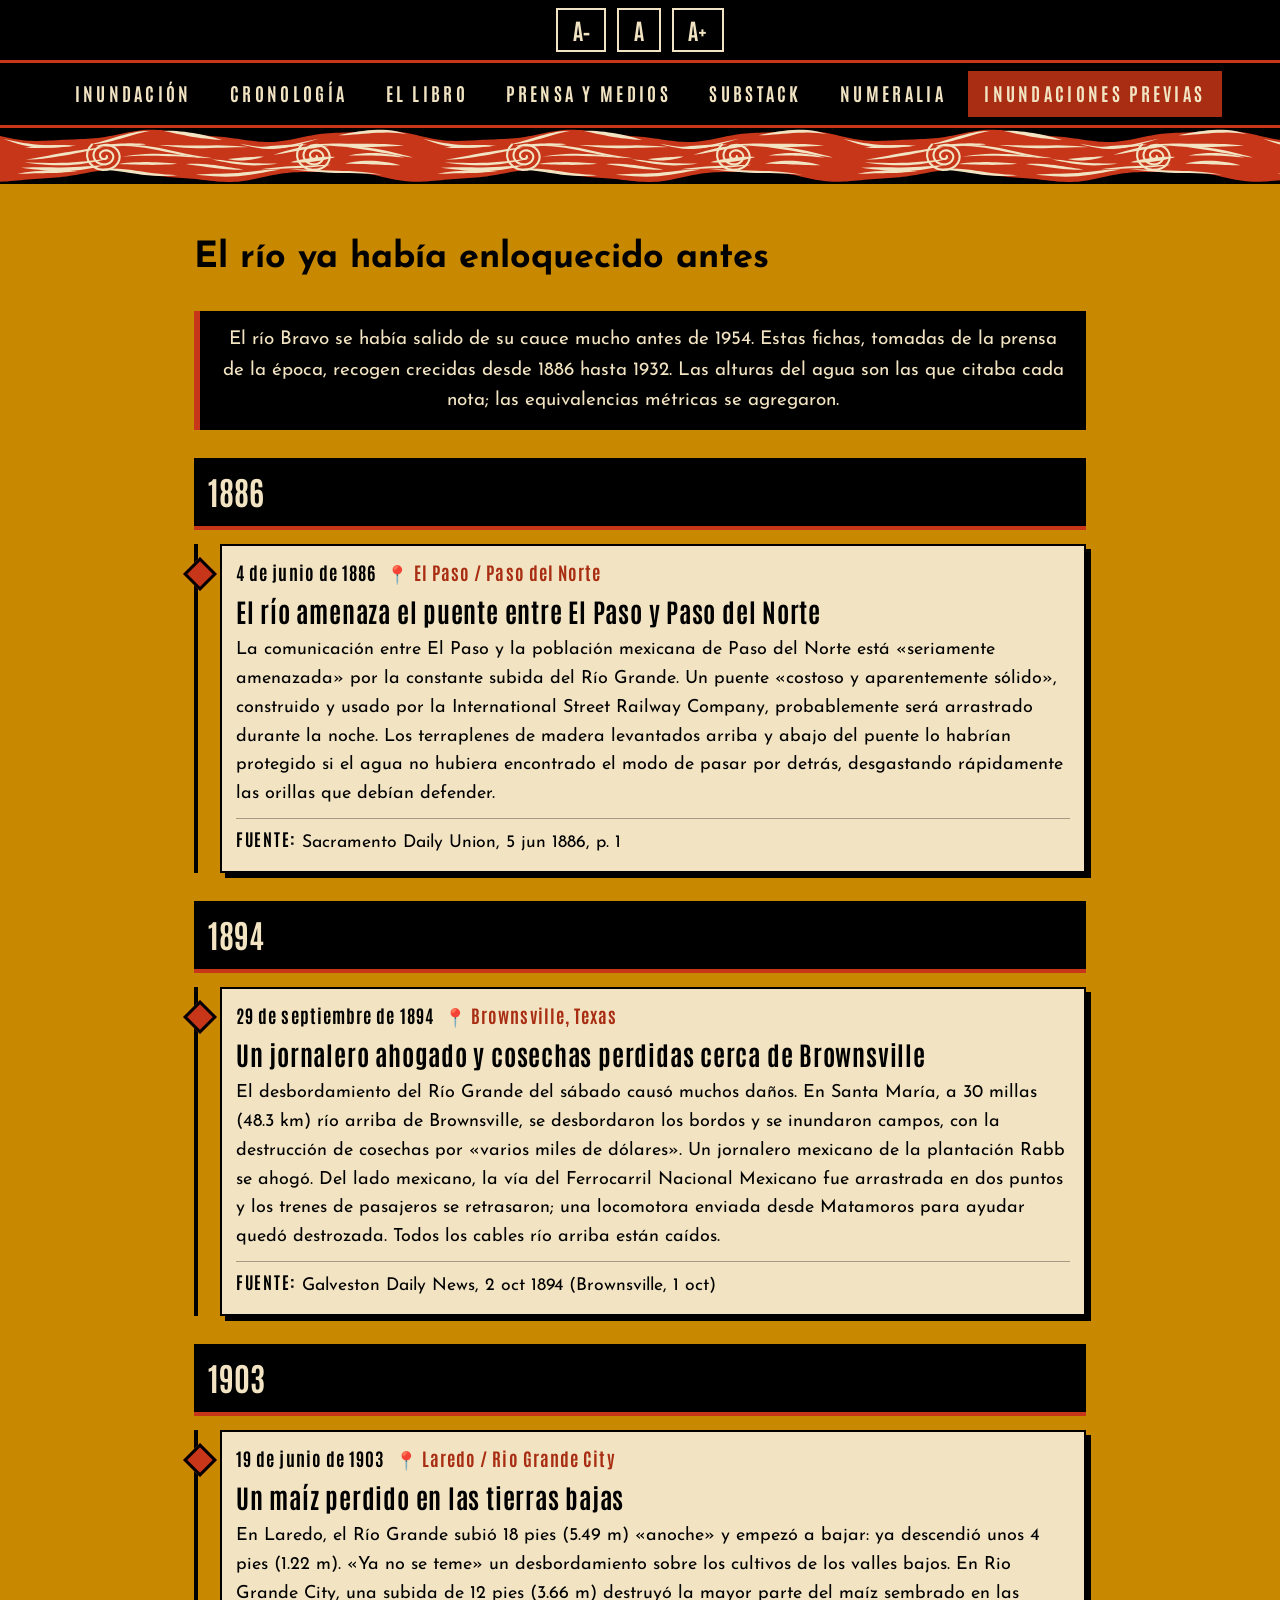
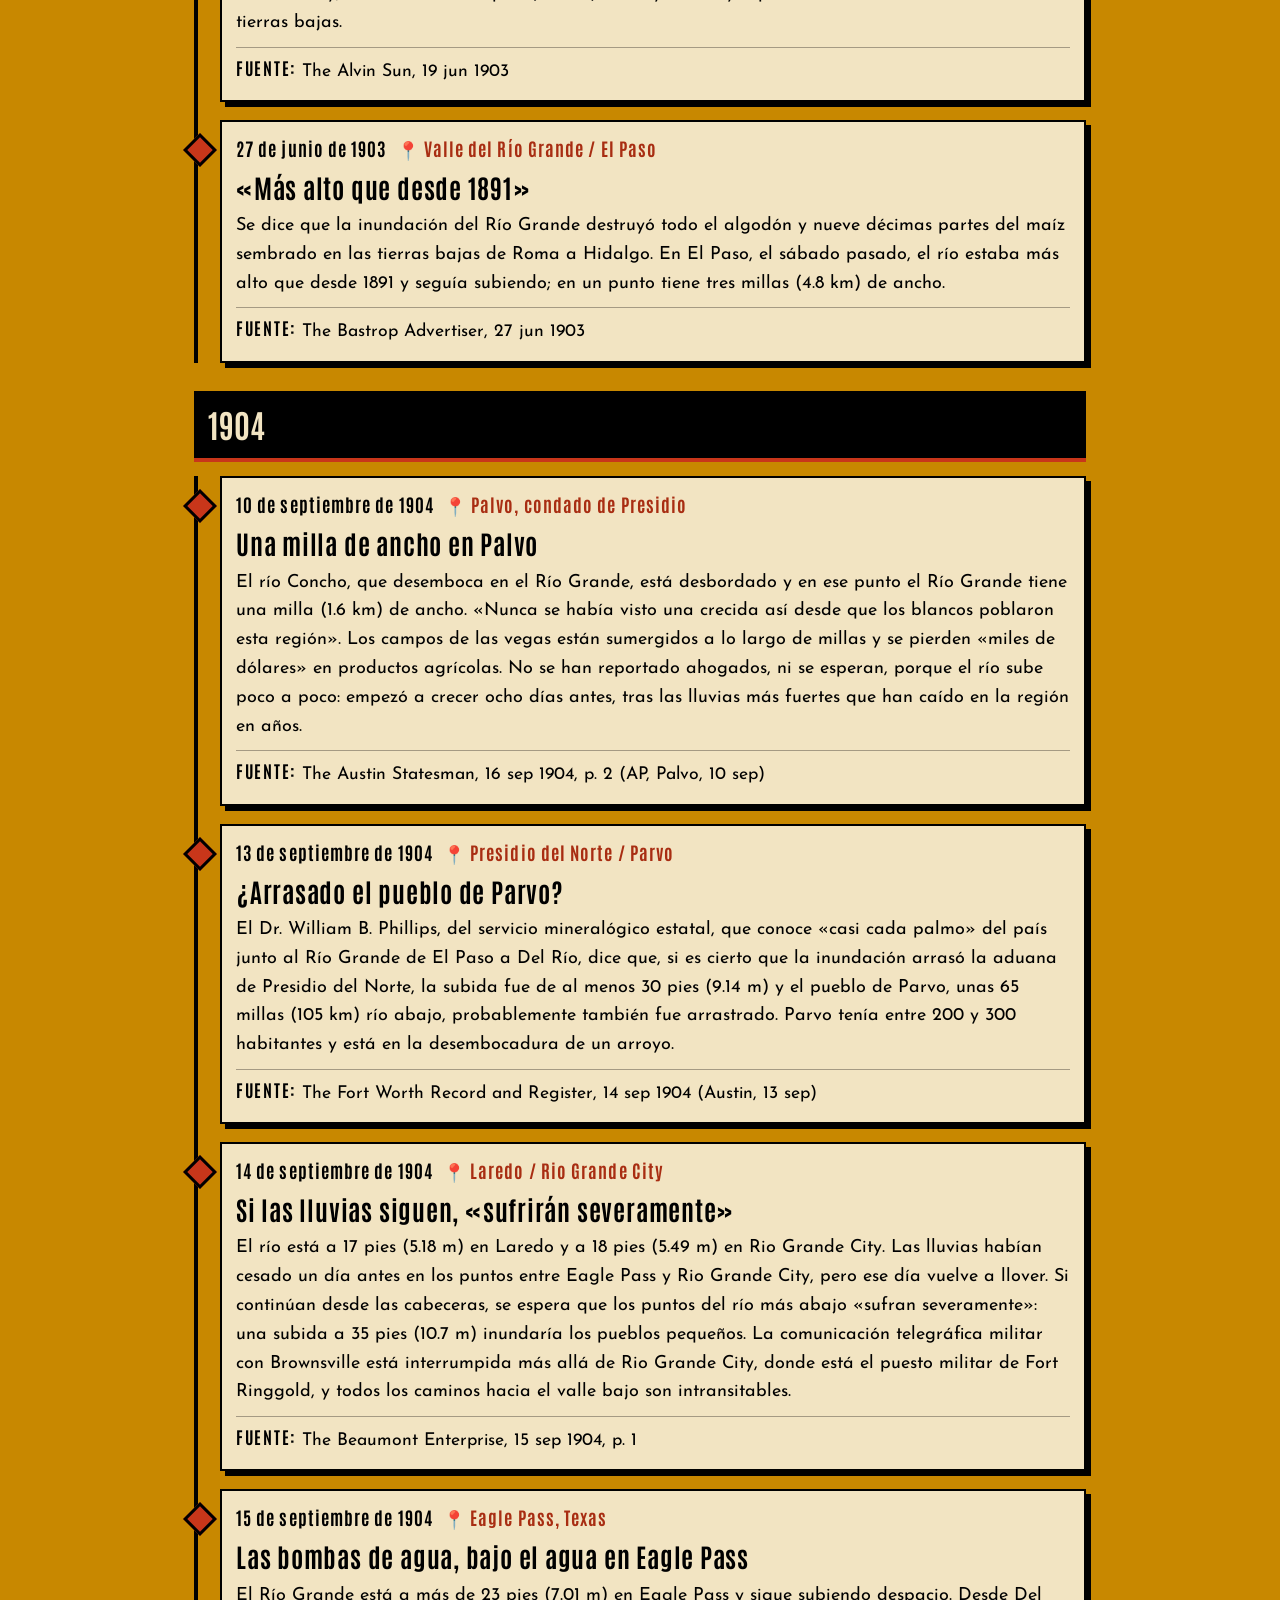
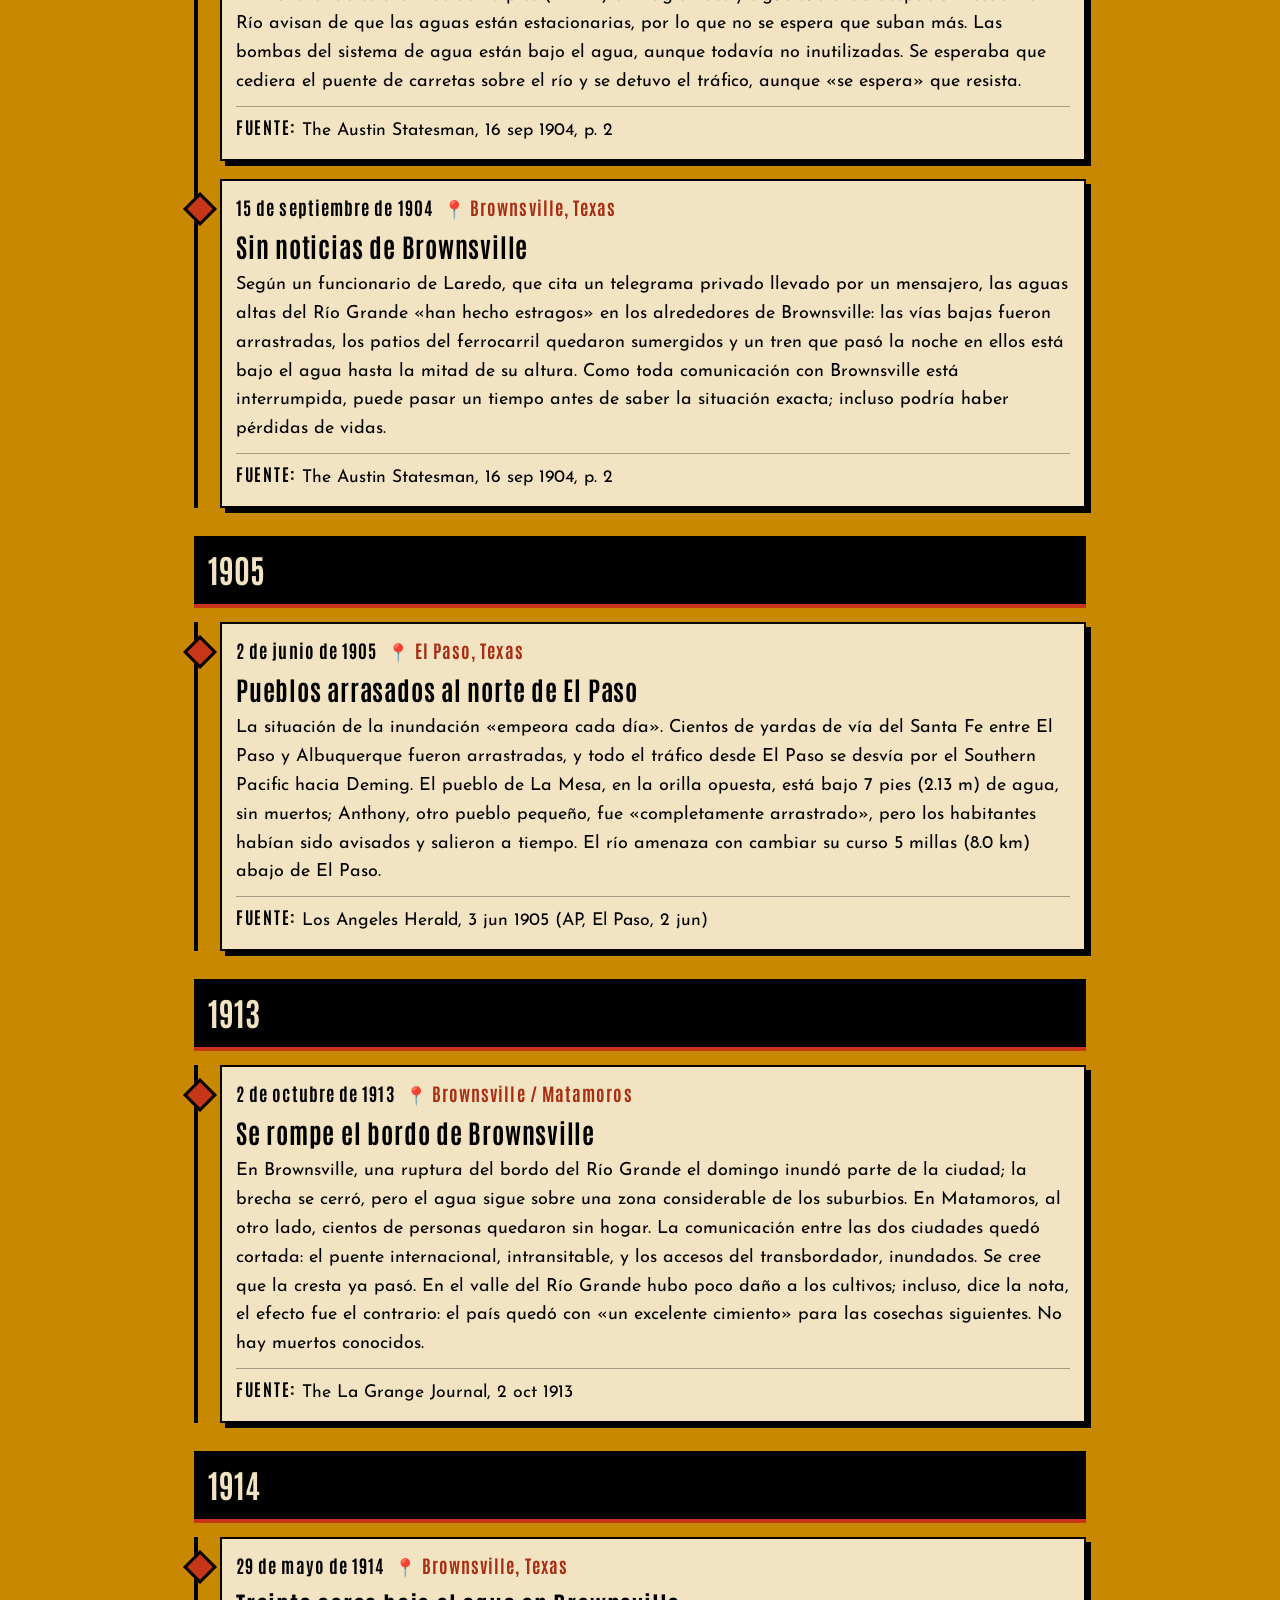
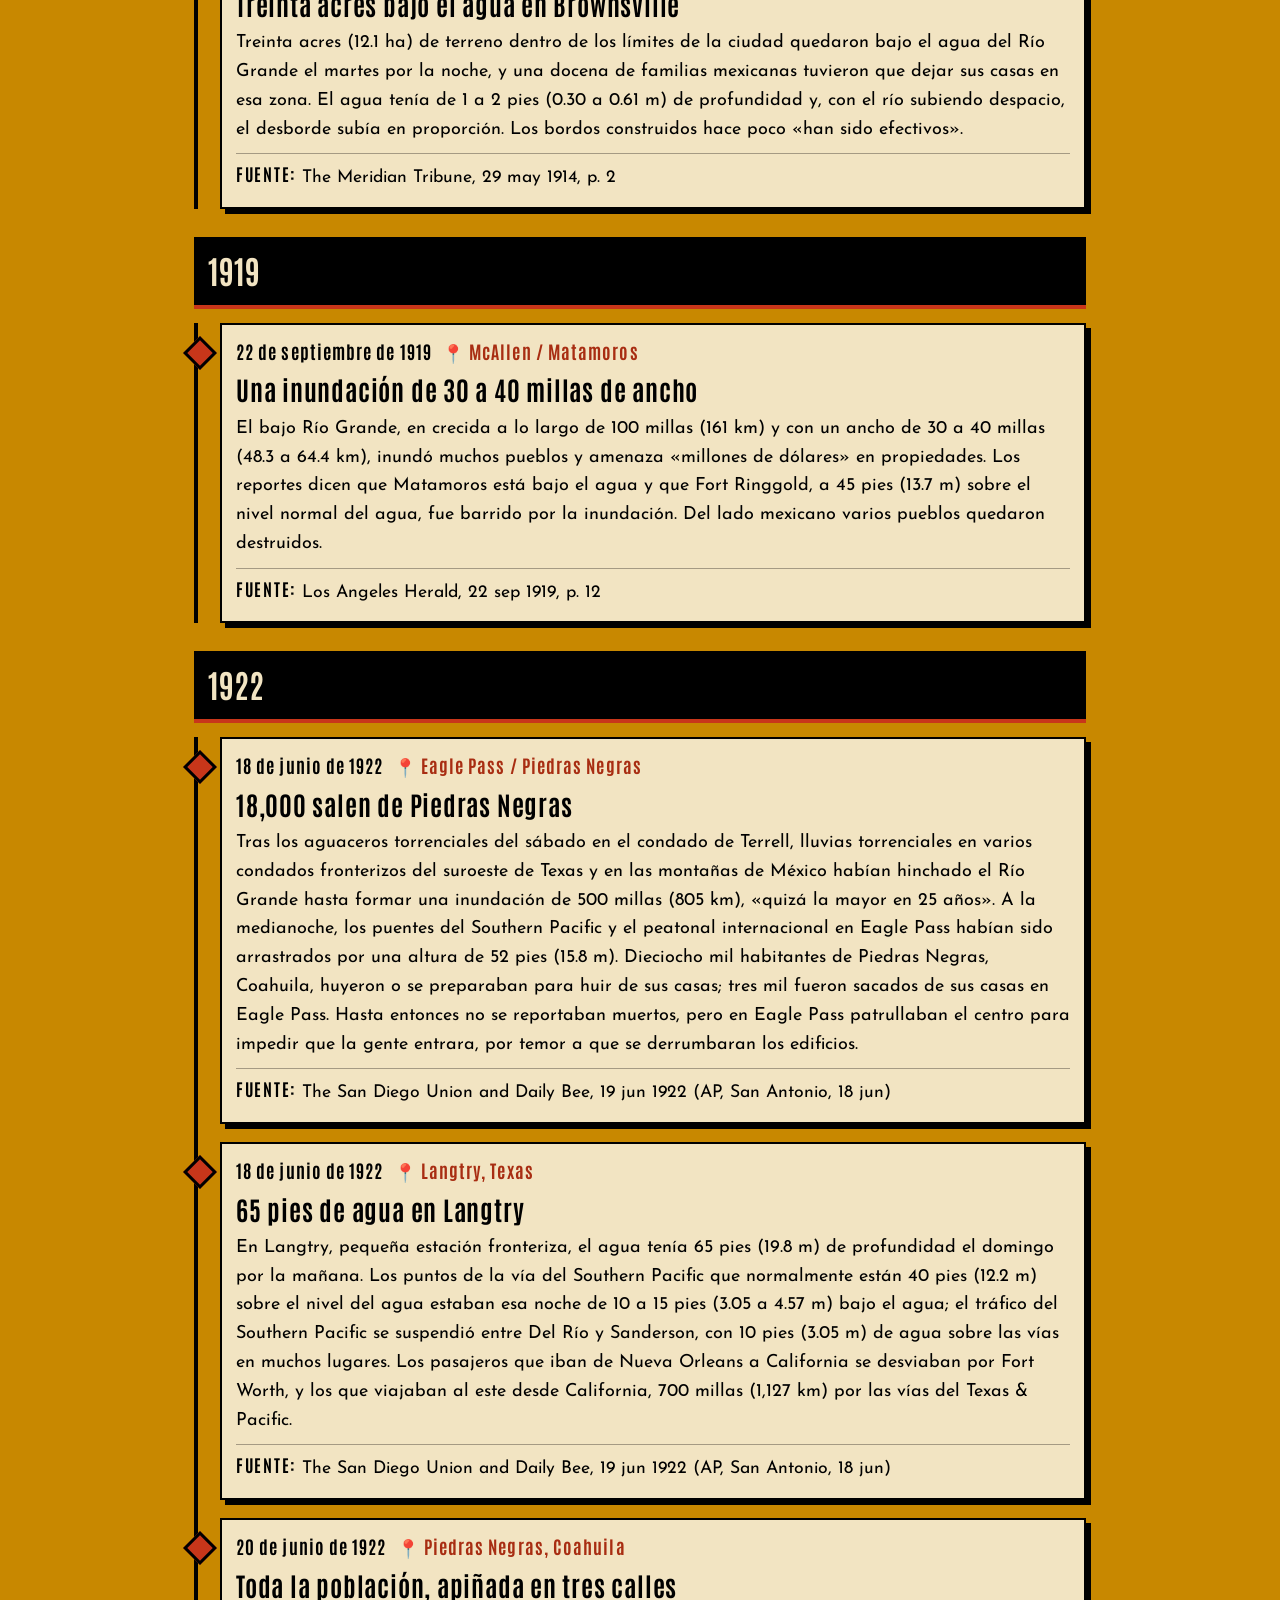
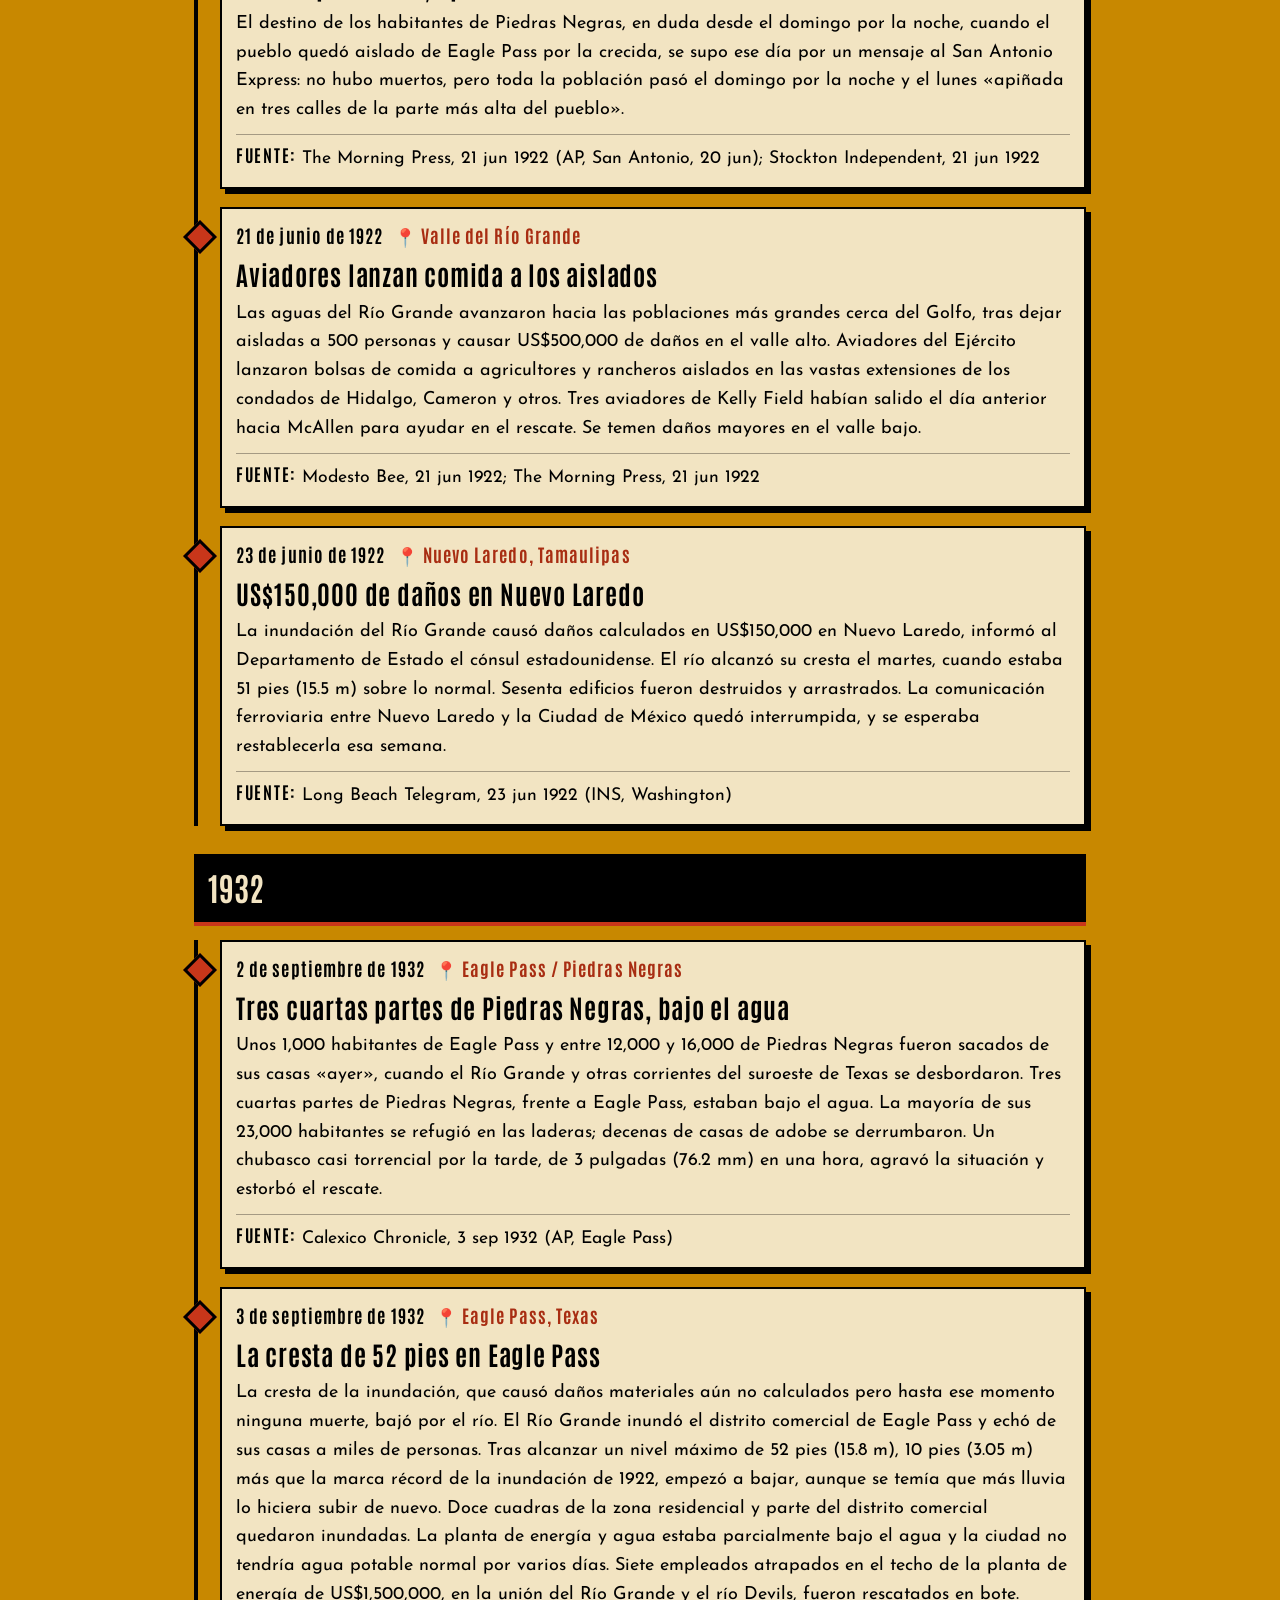
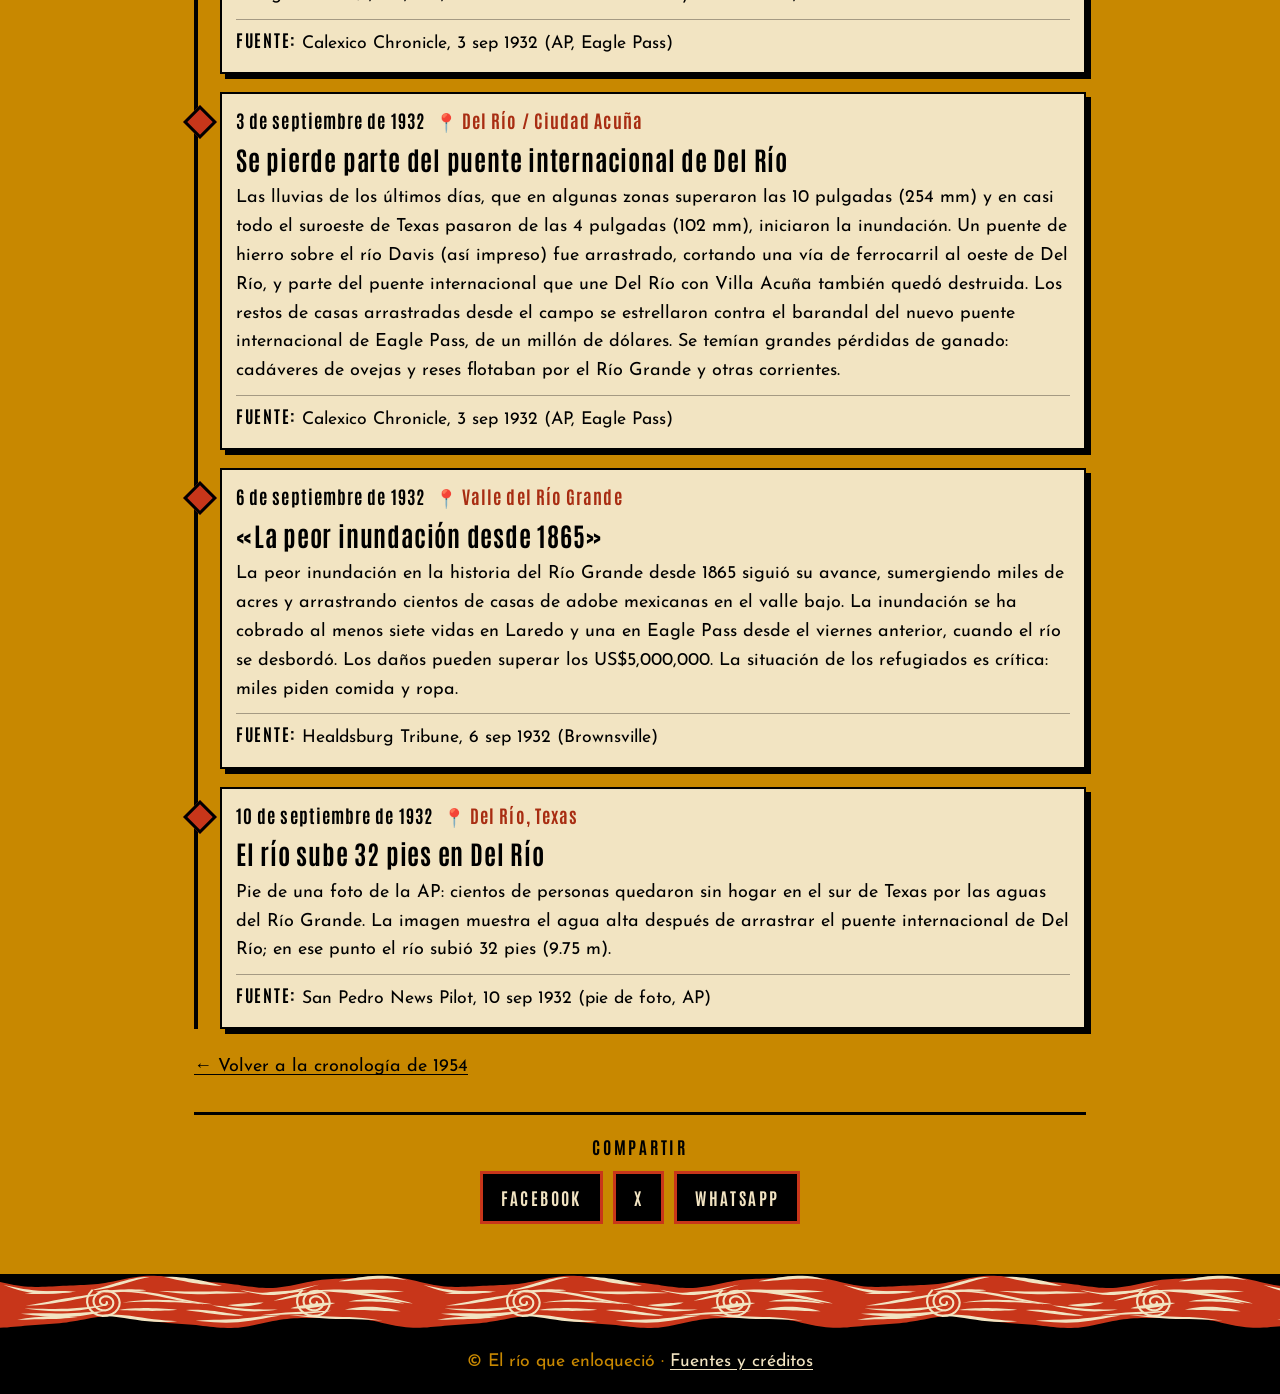
==== commit f53a9758: "Menú: «Cronología» en lugar de «Timeline» e «Inundaciones previas» Co-Authored-By: Claude Sonnet 5.5" ====
--- a/antes.html
+++ b/antes.html
@@ -15,7 +15,7 @@
 <script src="js/letra.js"></script>
 </head>
 <body>
-<nav class="menu" aria-label="Principal"><a href="inundacion-piedras-negras-1954.html">Inundación</a><a href="index.html">Timeline</a><a href="libro.html">El libro</a><a href="canciones.html">Prensa y medios</a><a href="substack.html">Substack</a><a href="numeralia.html">Numeralia</a><a href="antes.html" aria-current="page">Las inundaciones previas</a></nav>
+<nav class="menu" aria-label="Principal"><a href="inundacion-piedras-negras-1954.html">Inundación</a><a href="index.html">Cronología</a><a href="libro.html">El libro</a><a href="canciones.html">Prensa y medios</a><a href="substack.html">Substack</a><a href="numeralia.html">Numeralia</a><a href="antes.html" aria-current="page">Inundaciones previas</a></nav>
 <div class="ondas"></div>
 <main>
   <h1>El río ya había enloquecido antes</h1>
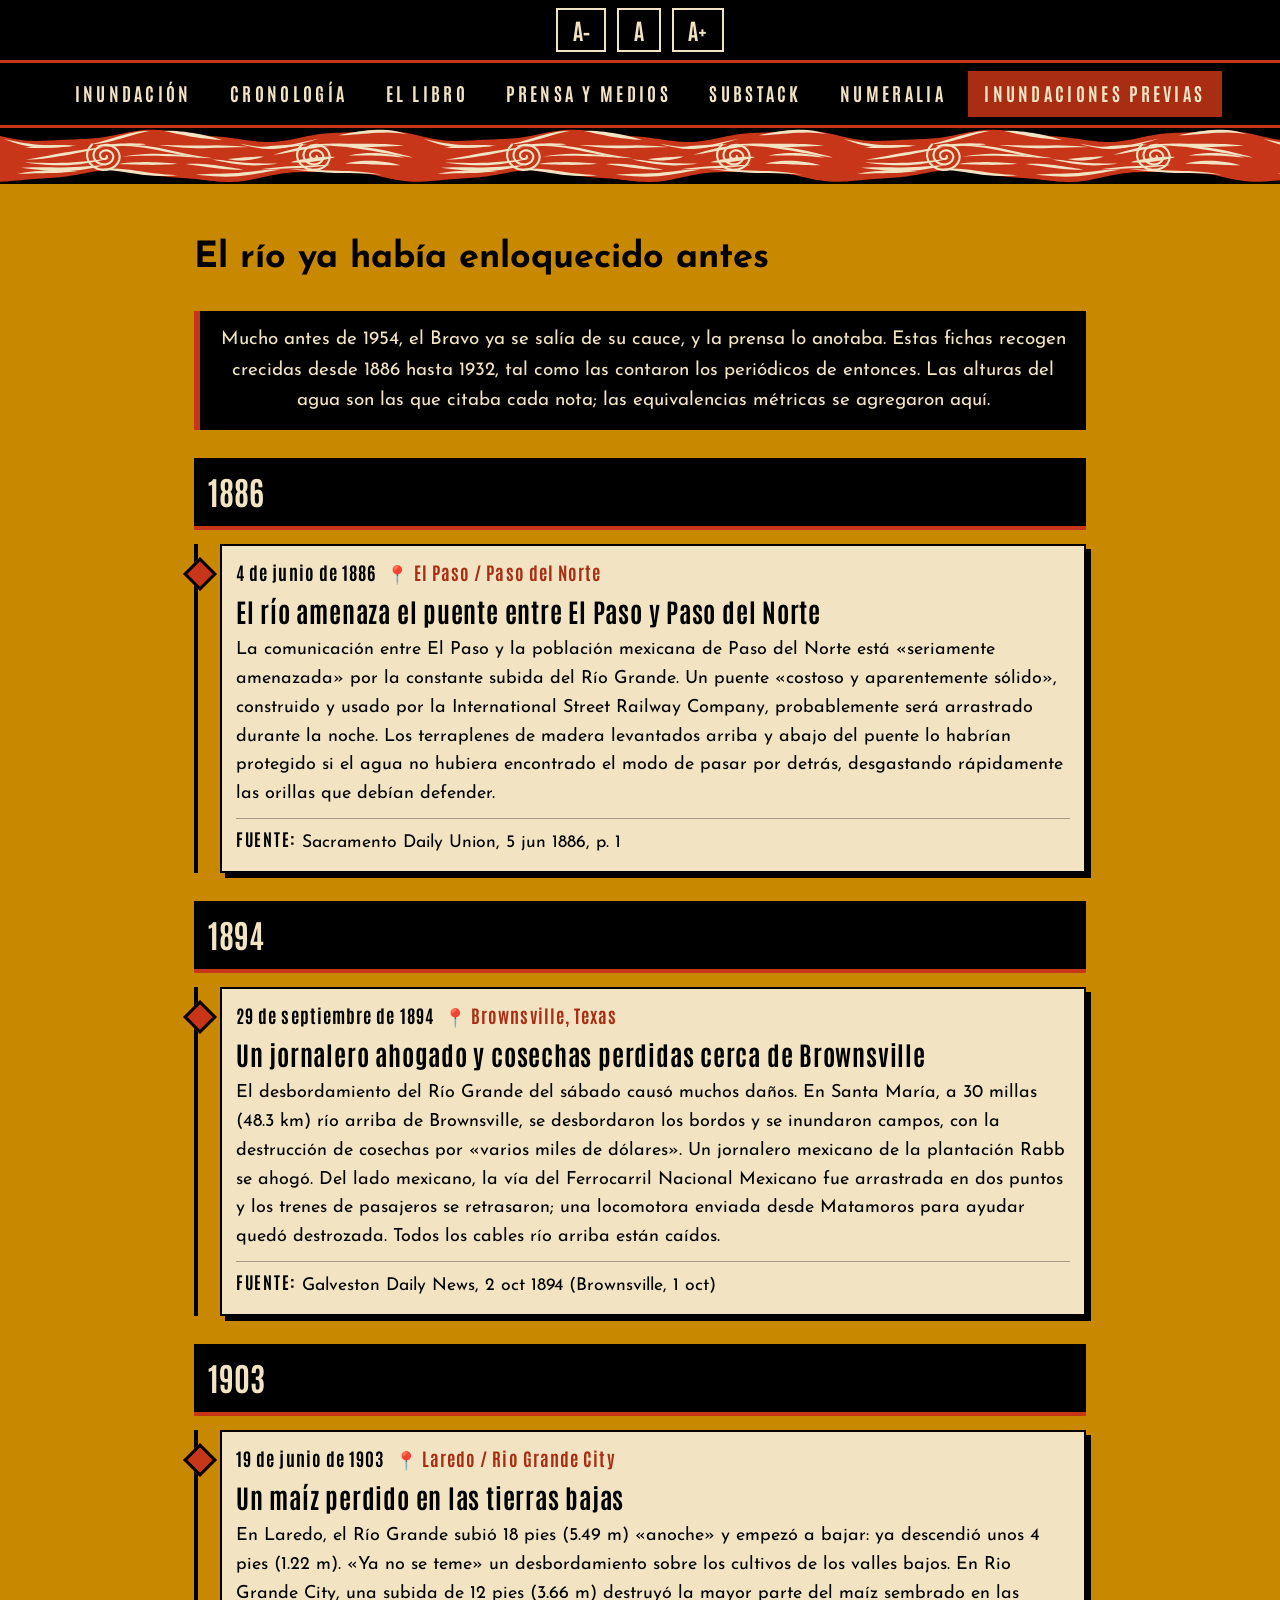
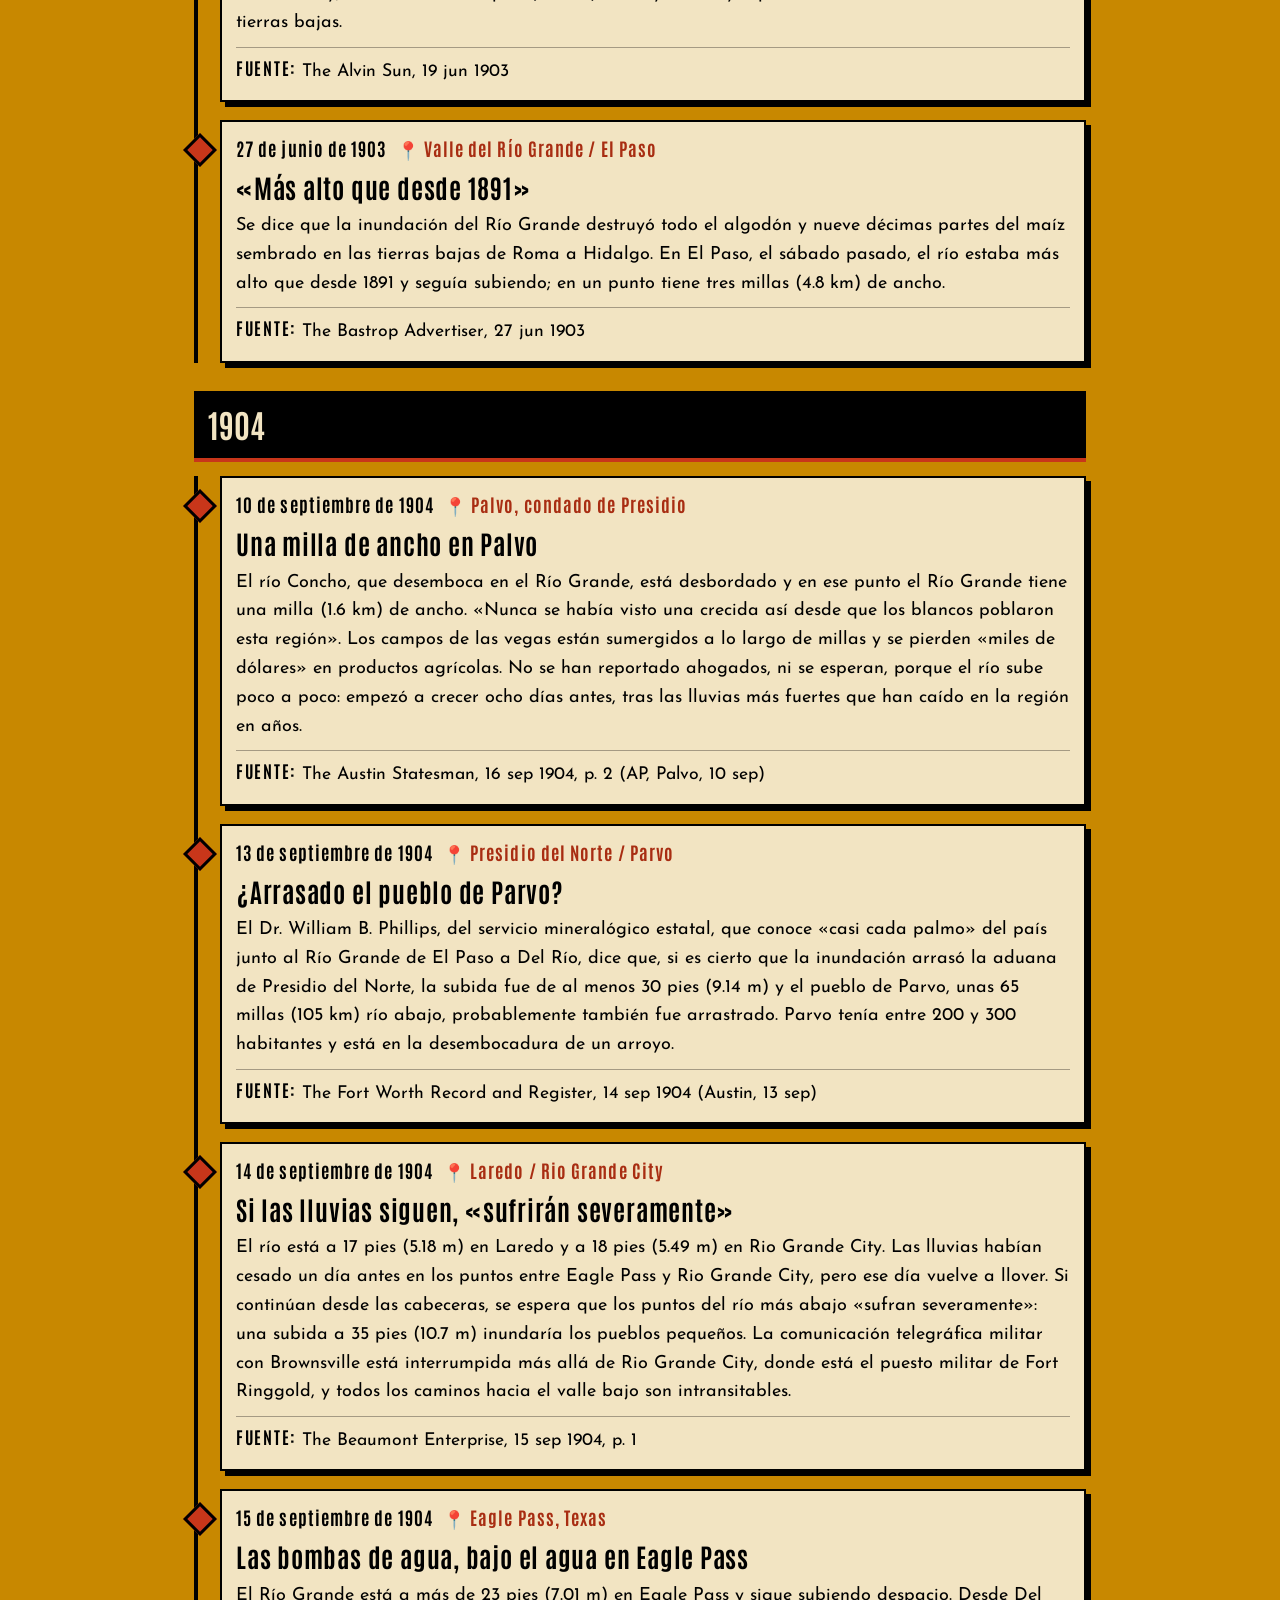
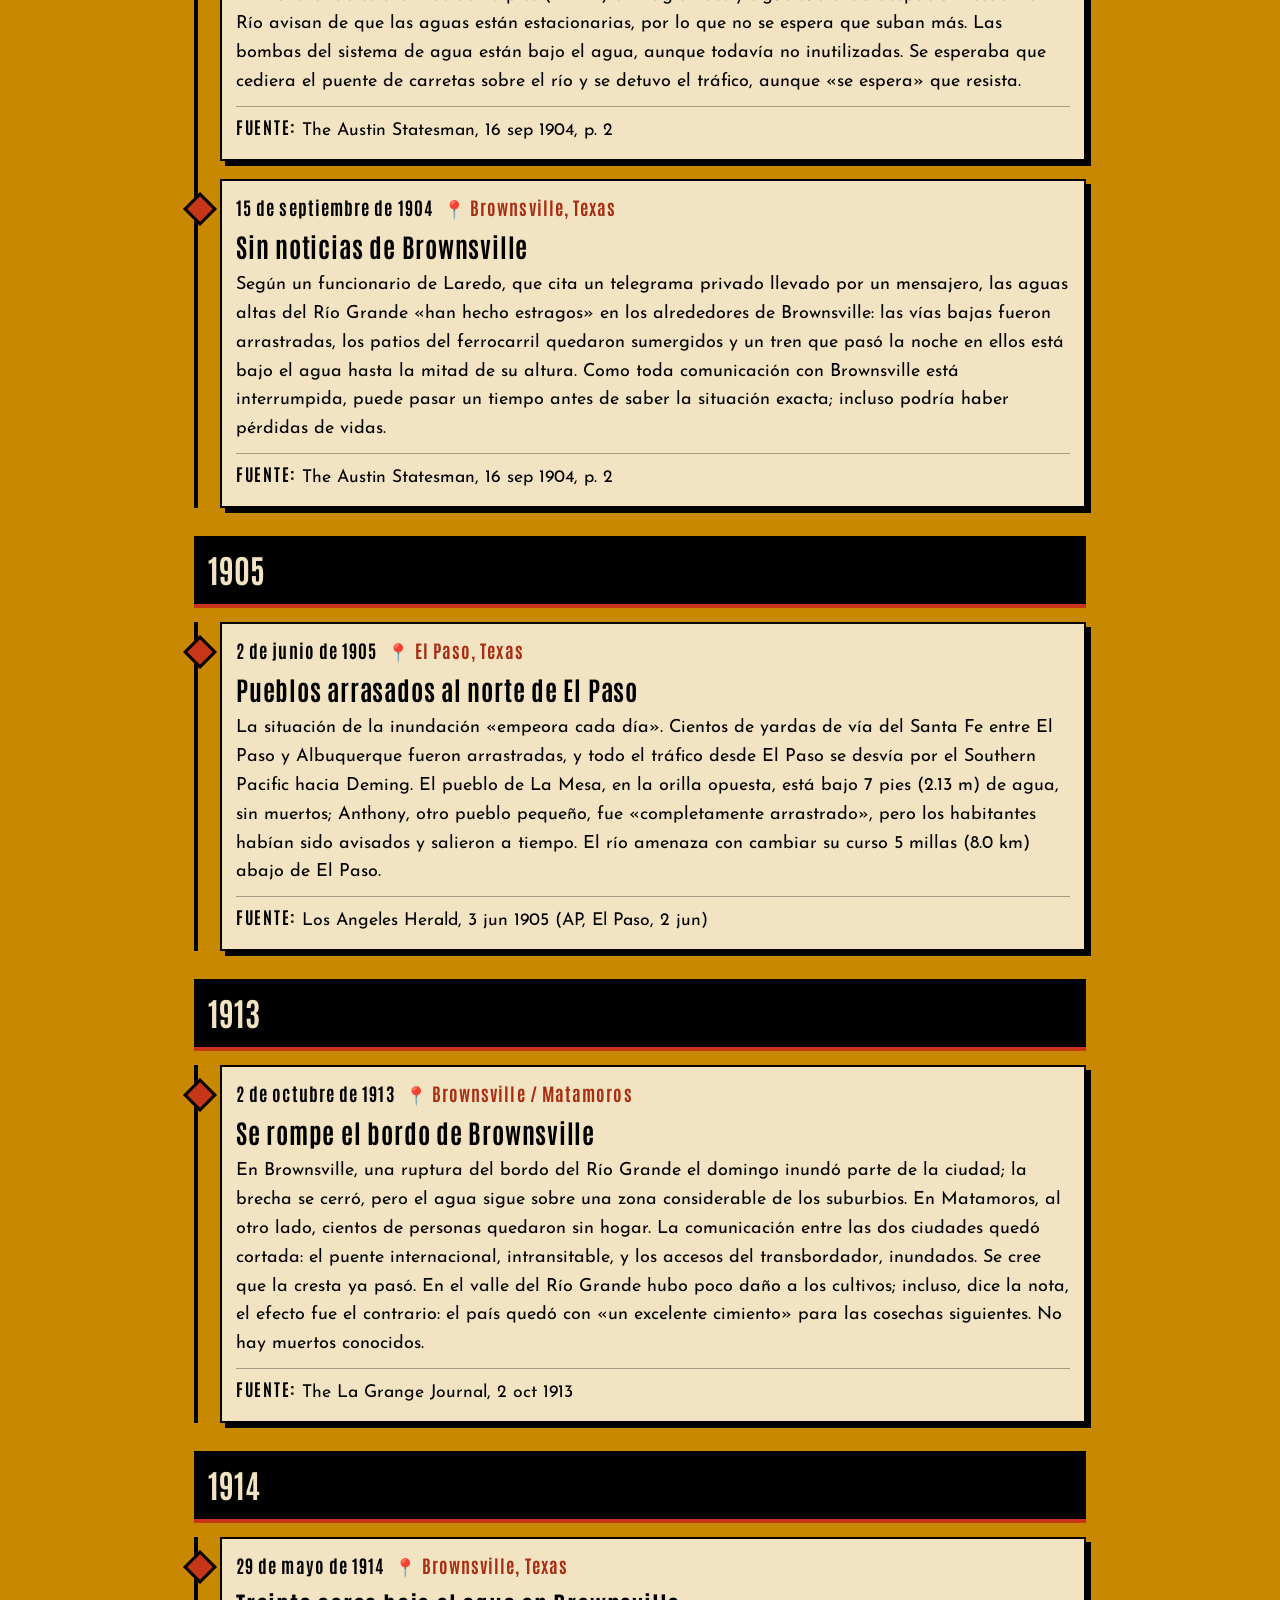
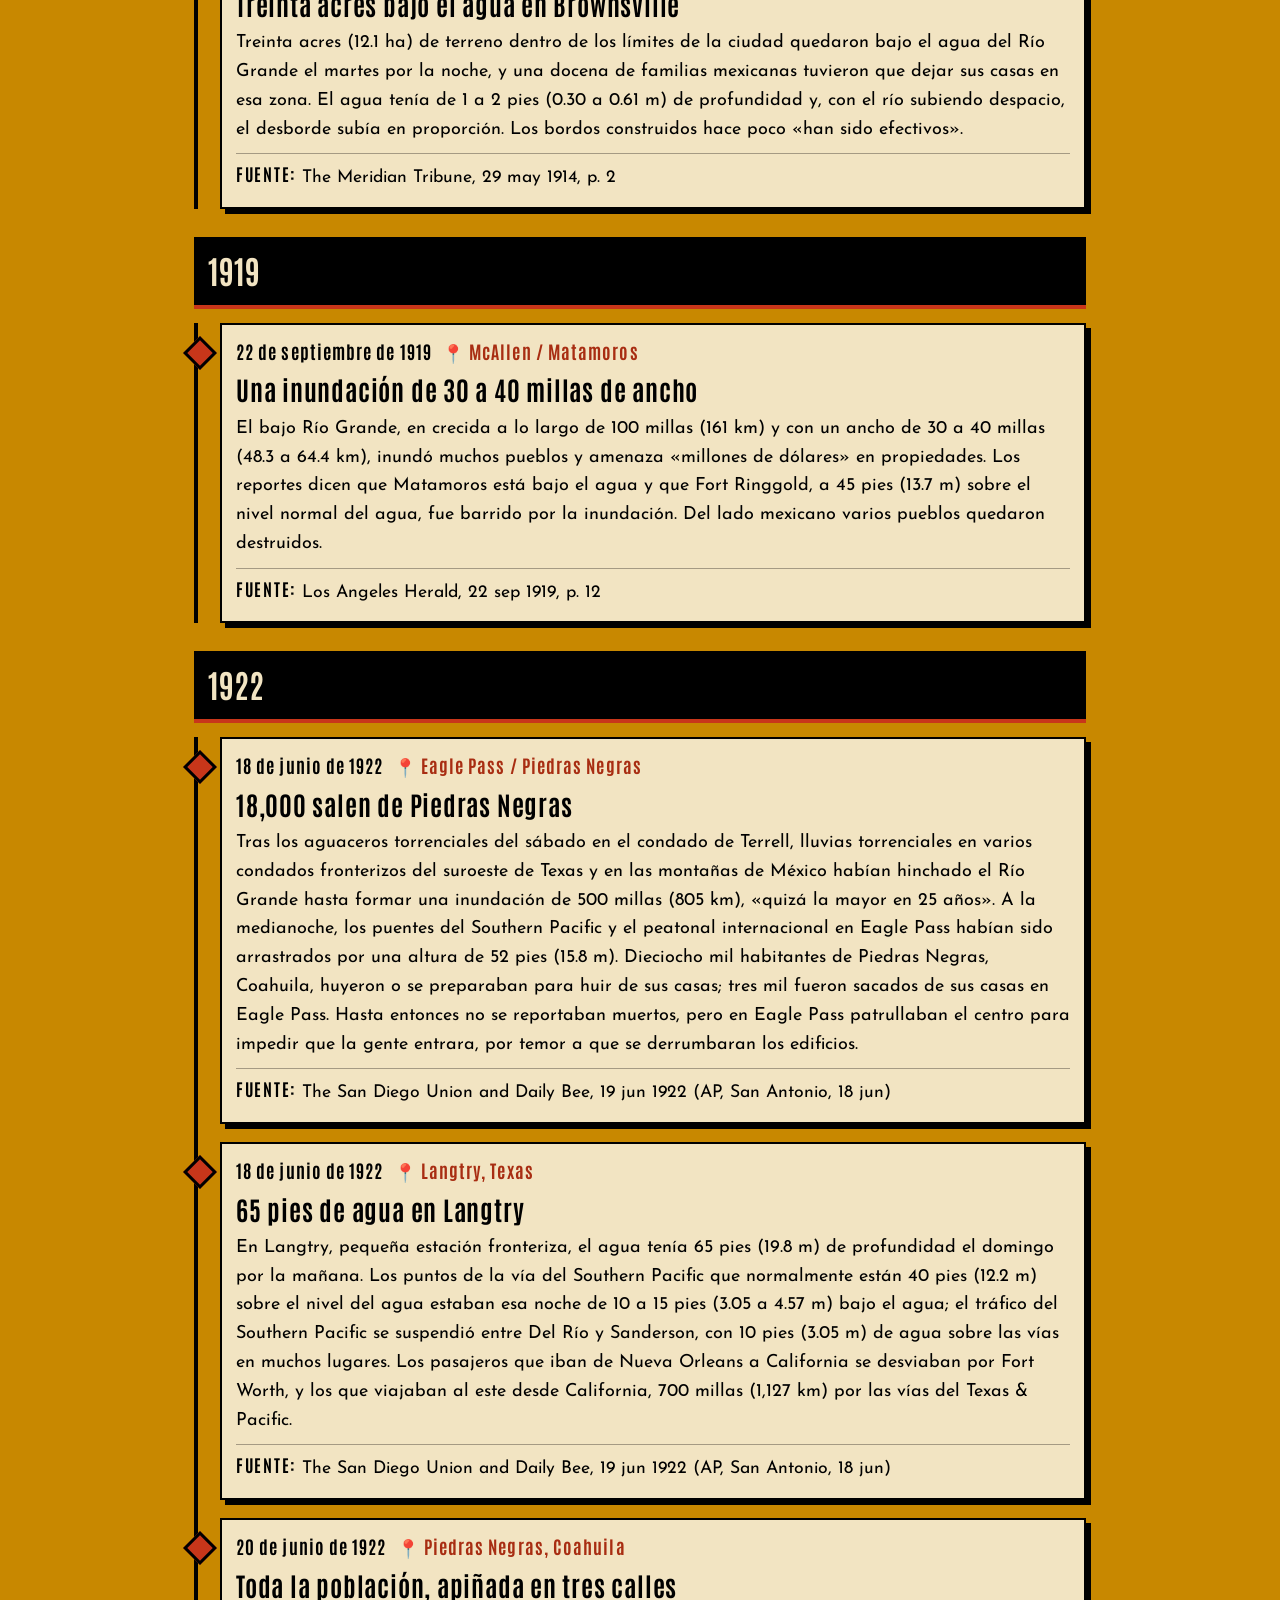
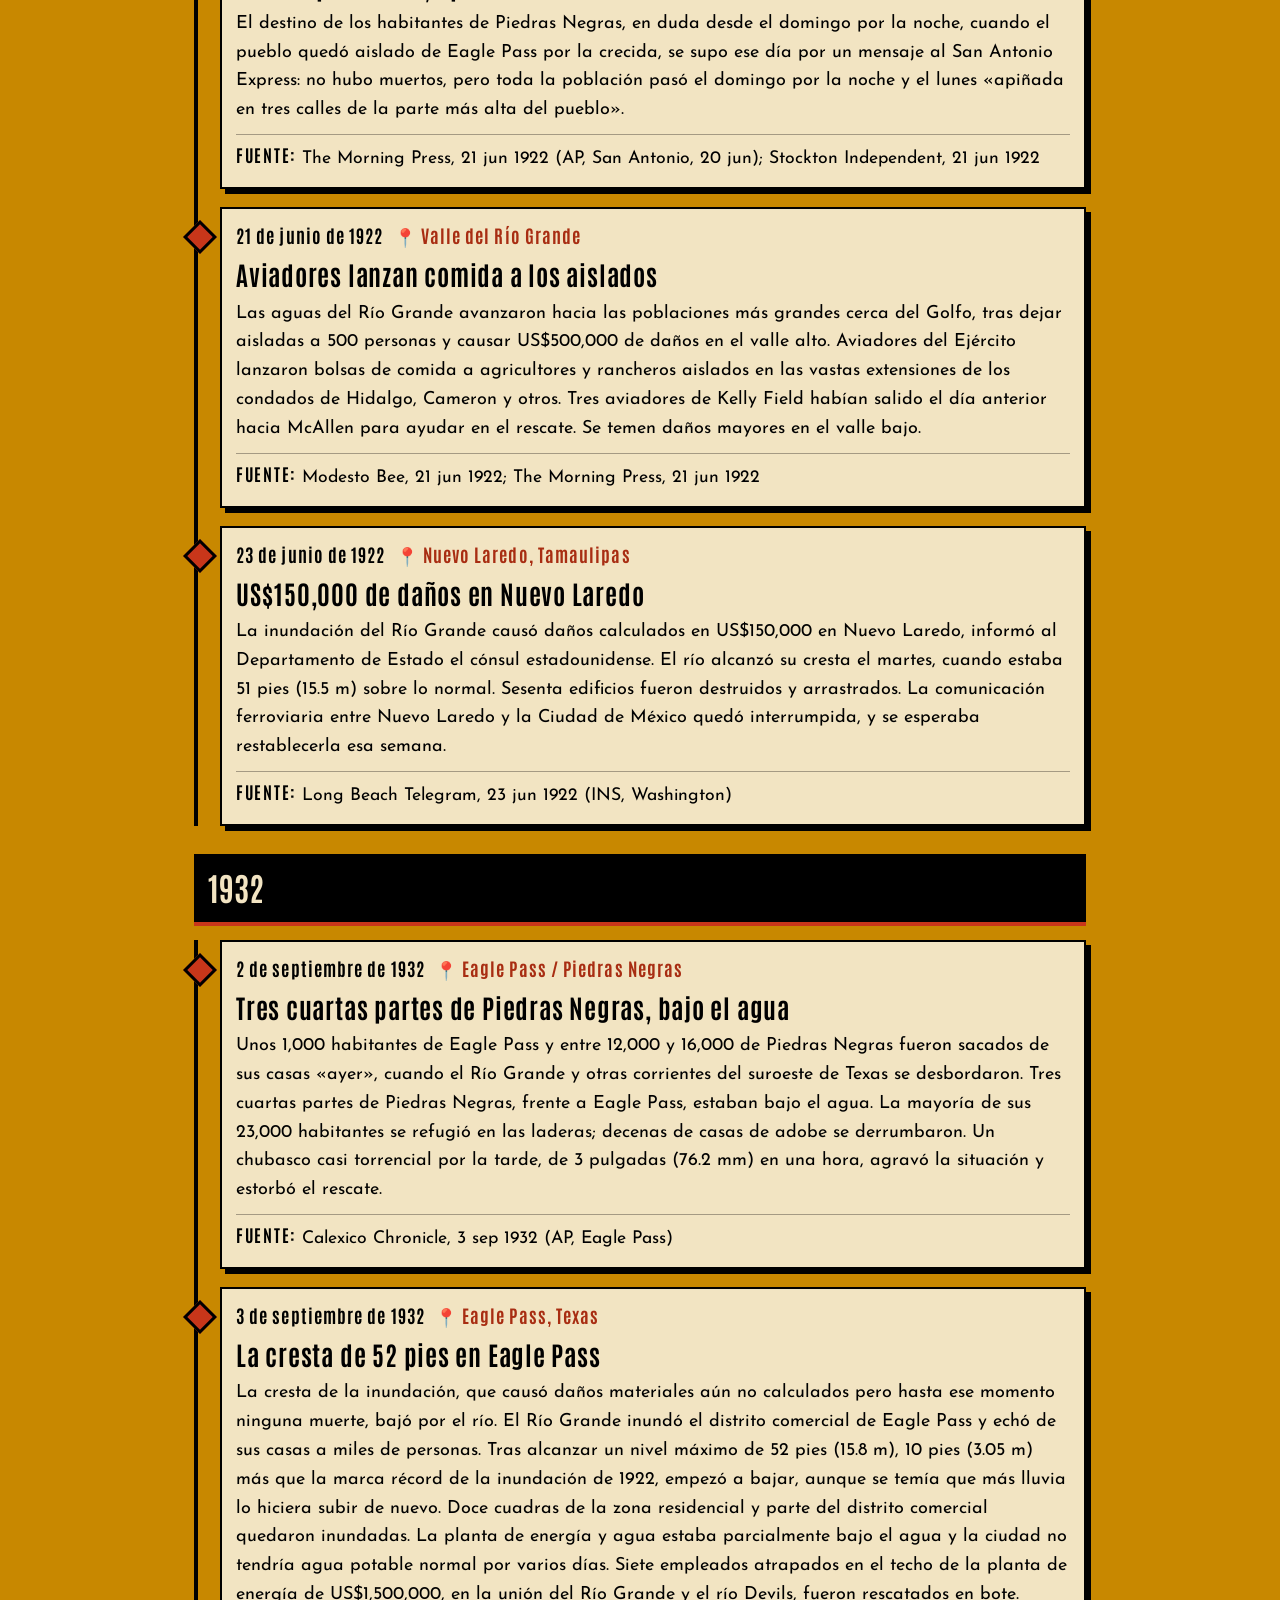
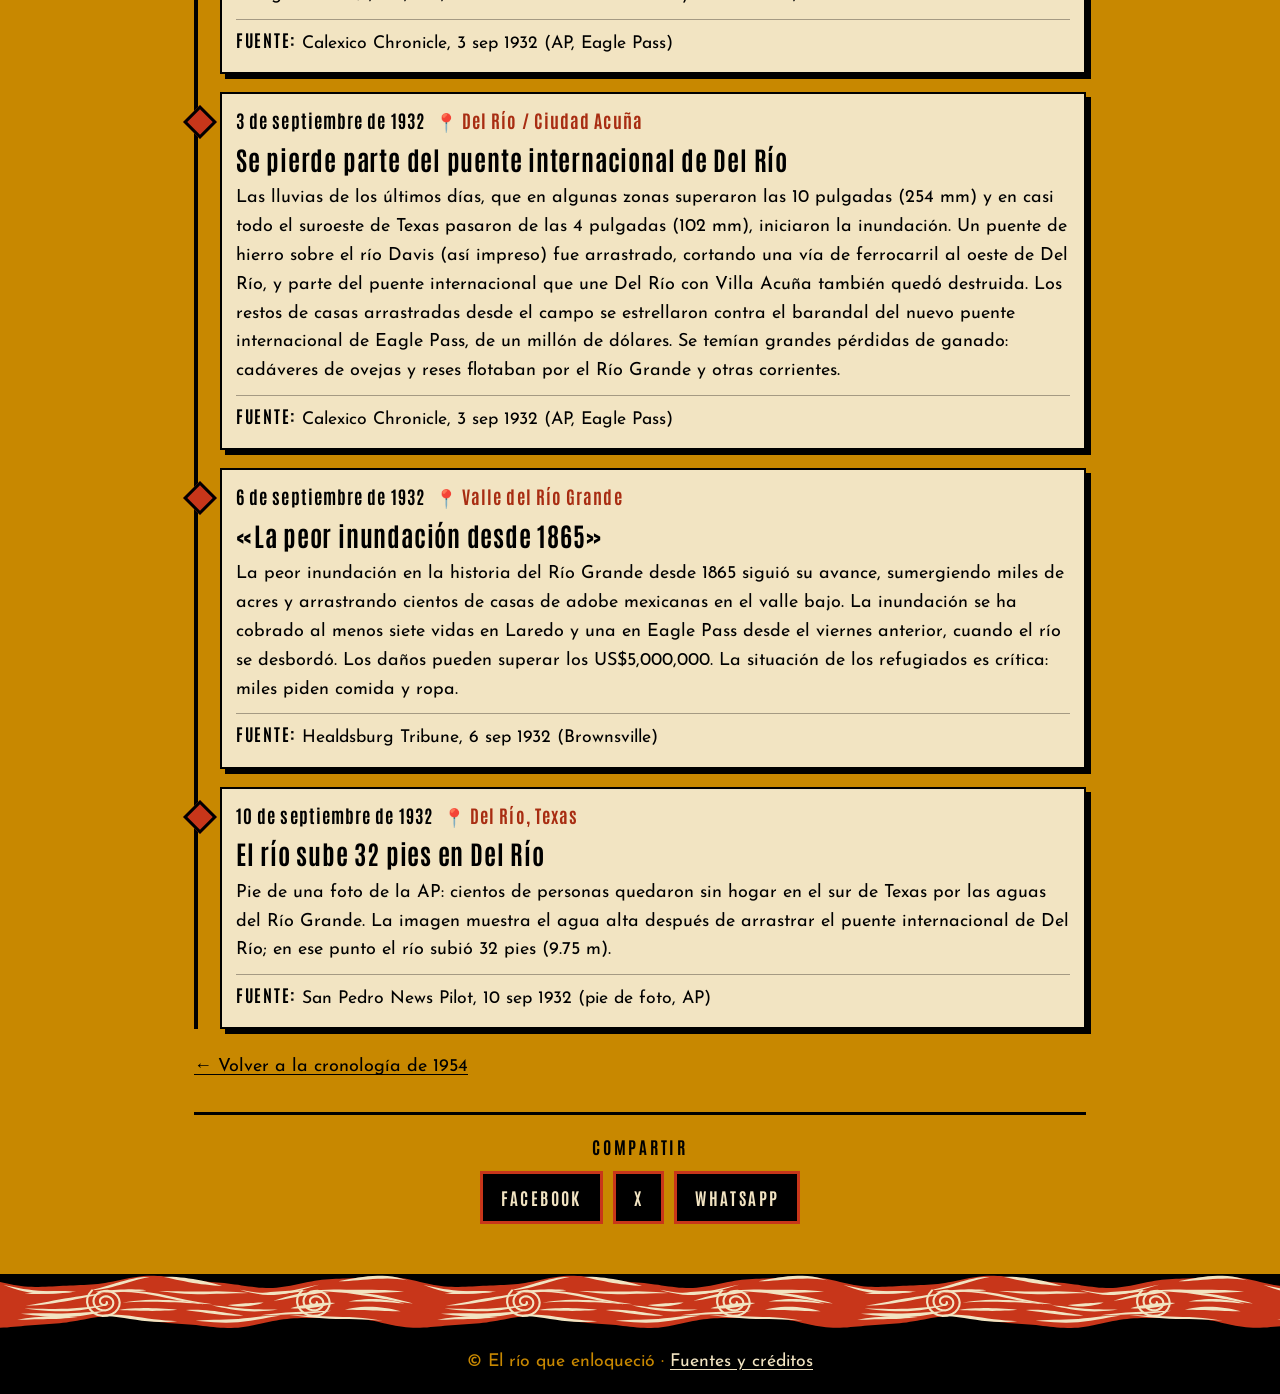
==== commit 6a7abebd: "Sustituir textos de redacción y Timeline → Cronología Co-Authored-By: Claude Sonnet 5.5 <noreply@ant" ====
--- a/antes.html
+++ b/antes.html
@@ -19,7 +19,7 @@
 <div class="ondas"></div>
 <main>
   <h1>El río ya había enloquecido antes</h1>
-  <div class="intro">El río Bravo se había salido de su cauce mucho antes de 1954. Estas fichas, tomadas de la prensa de la época, recogen crecidas desde 1886 hasta 1932. Las alturas del agua son las que citaba cada nota; las equivalencias métricas se agregaron.</div>
+  <div class="intro">Mucho antes de 1954, el Bravo ya se salía de su cauce, y la prensa lo anotaba. Estas fichas recogen crecidas desde 1886 hasta 1932, tal como las contaron los periódicos de entonces. Las alturas del agua son las que citaba cada nota; las equivalencias métricas se agregaron aquí.</div>
   <div id="antes-lista"><noscript><div class="error">Esta página necesita JavaScript activado.</div></noscript></div>
   <p class="volver"><a href="index.html">← Volver a la cronología de 1954</a></p>
 </main>
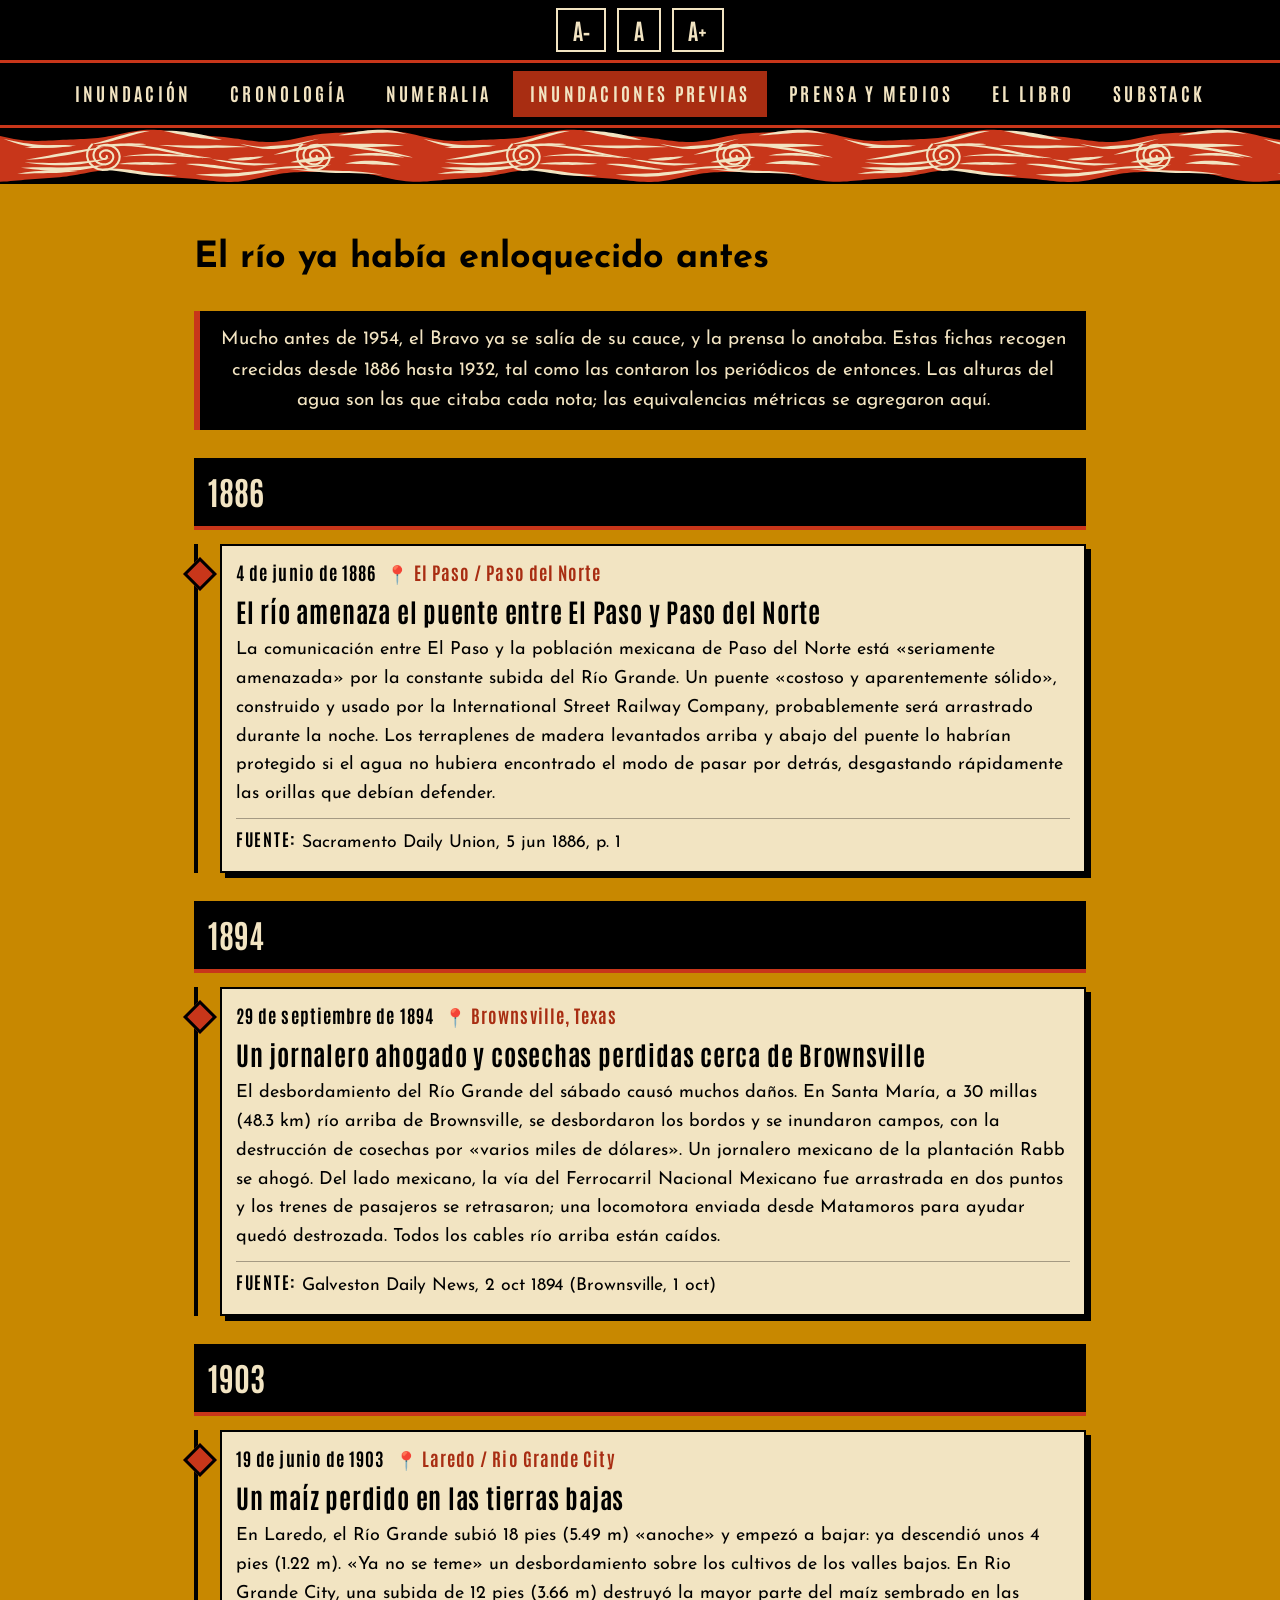
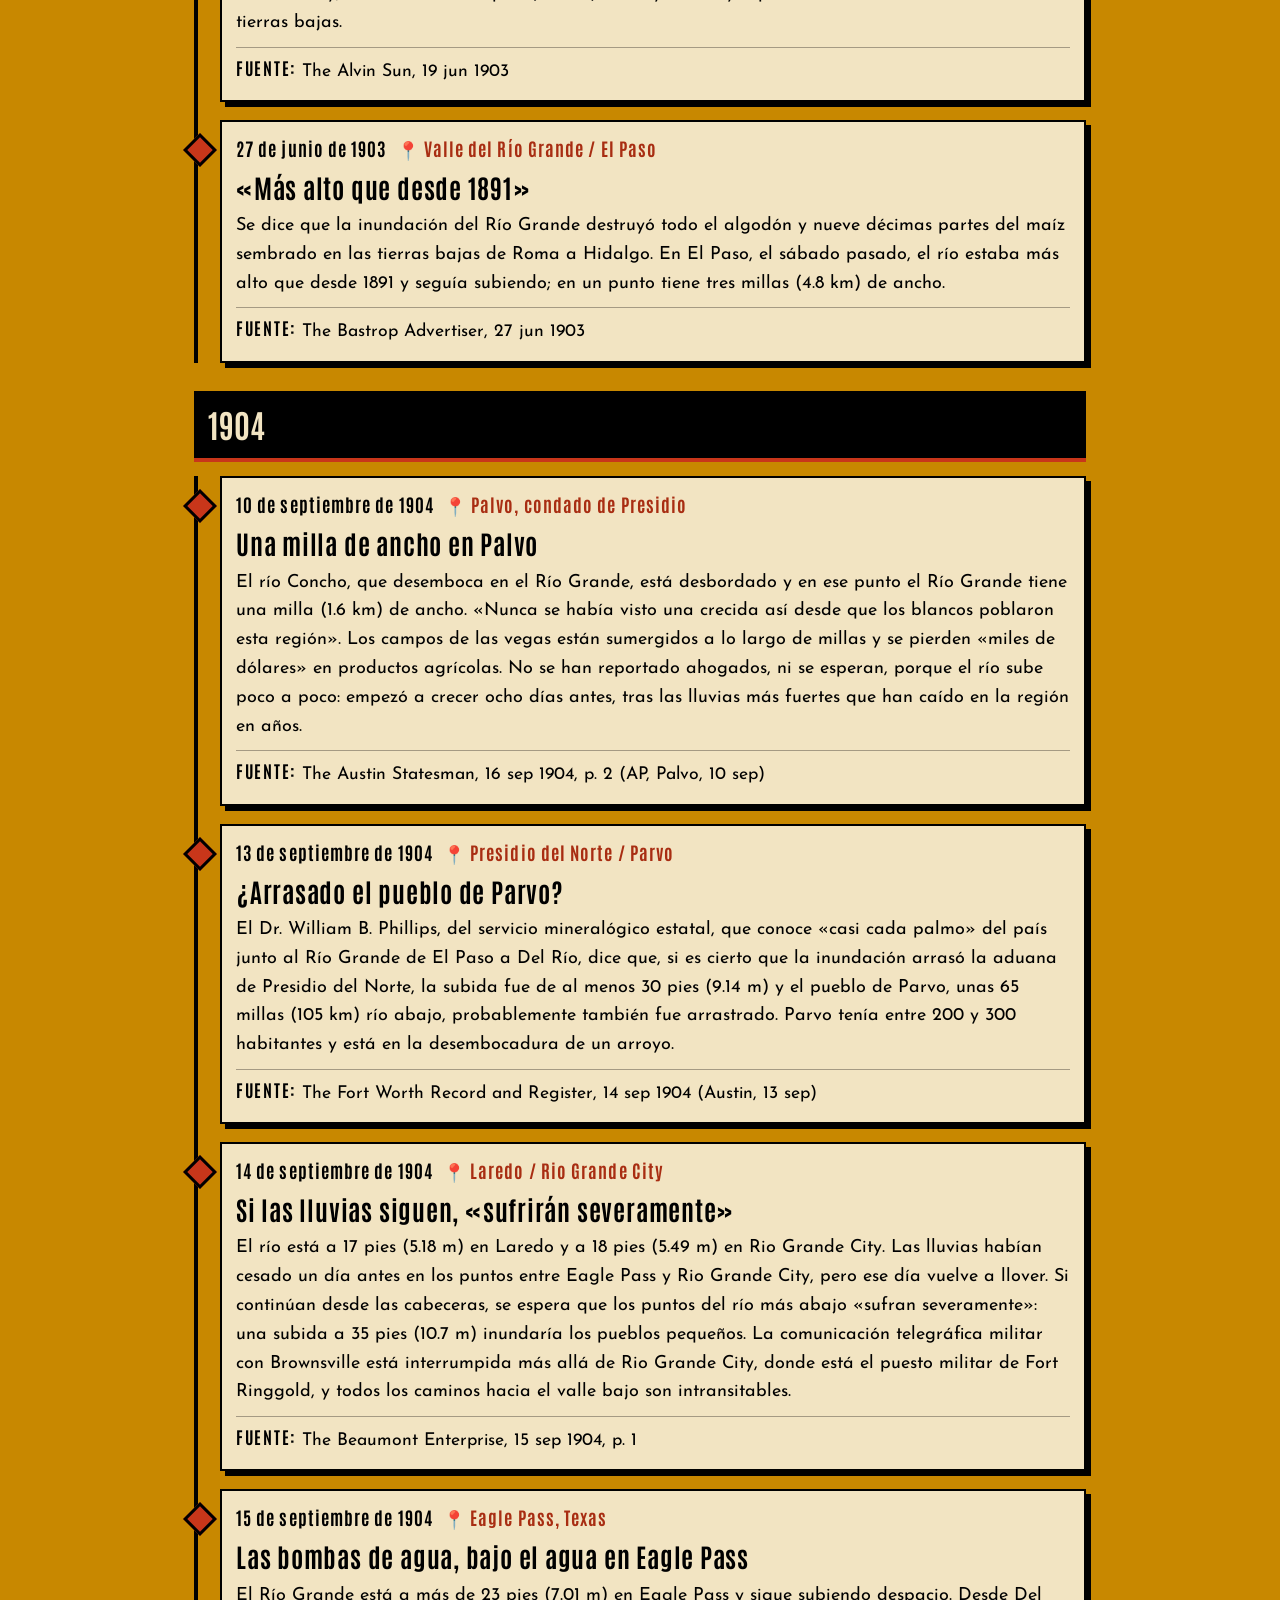
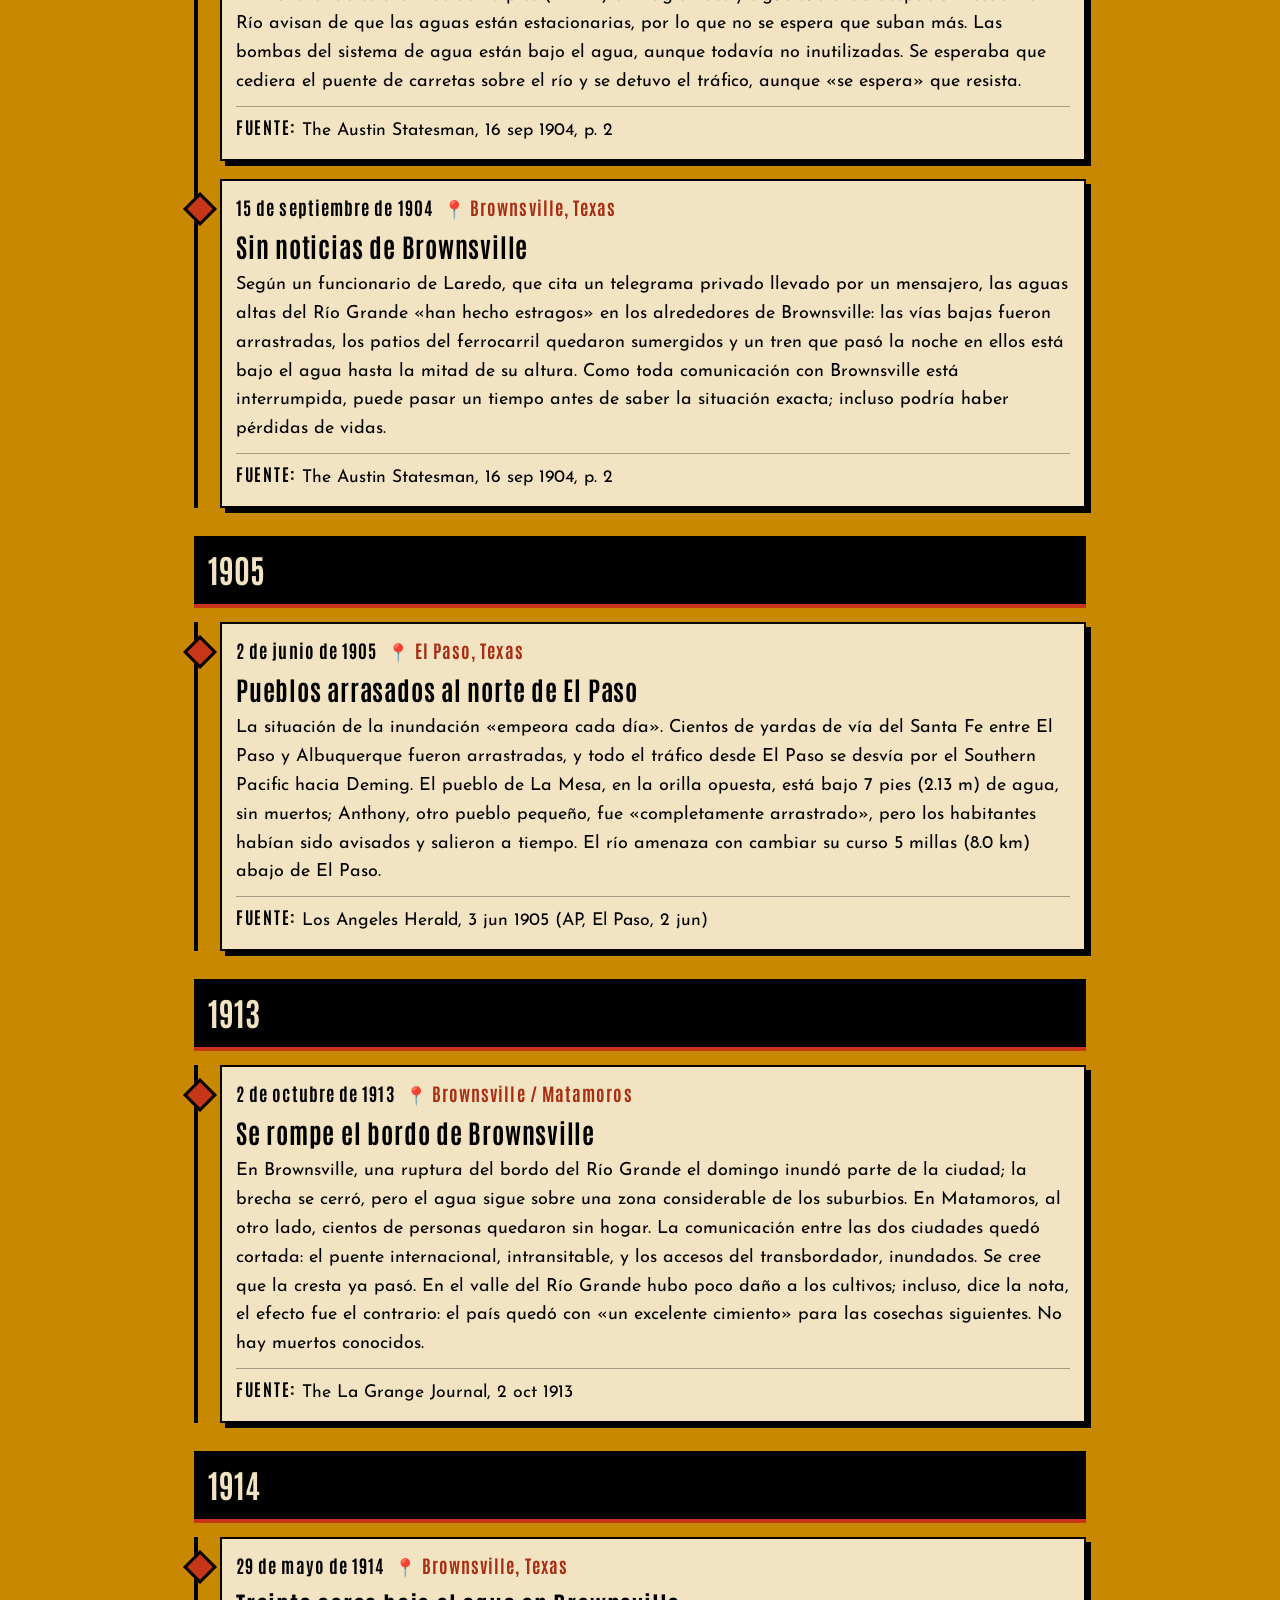
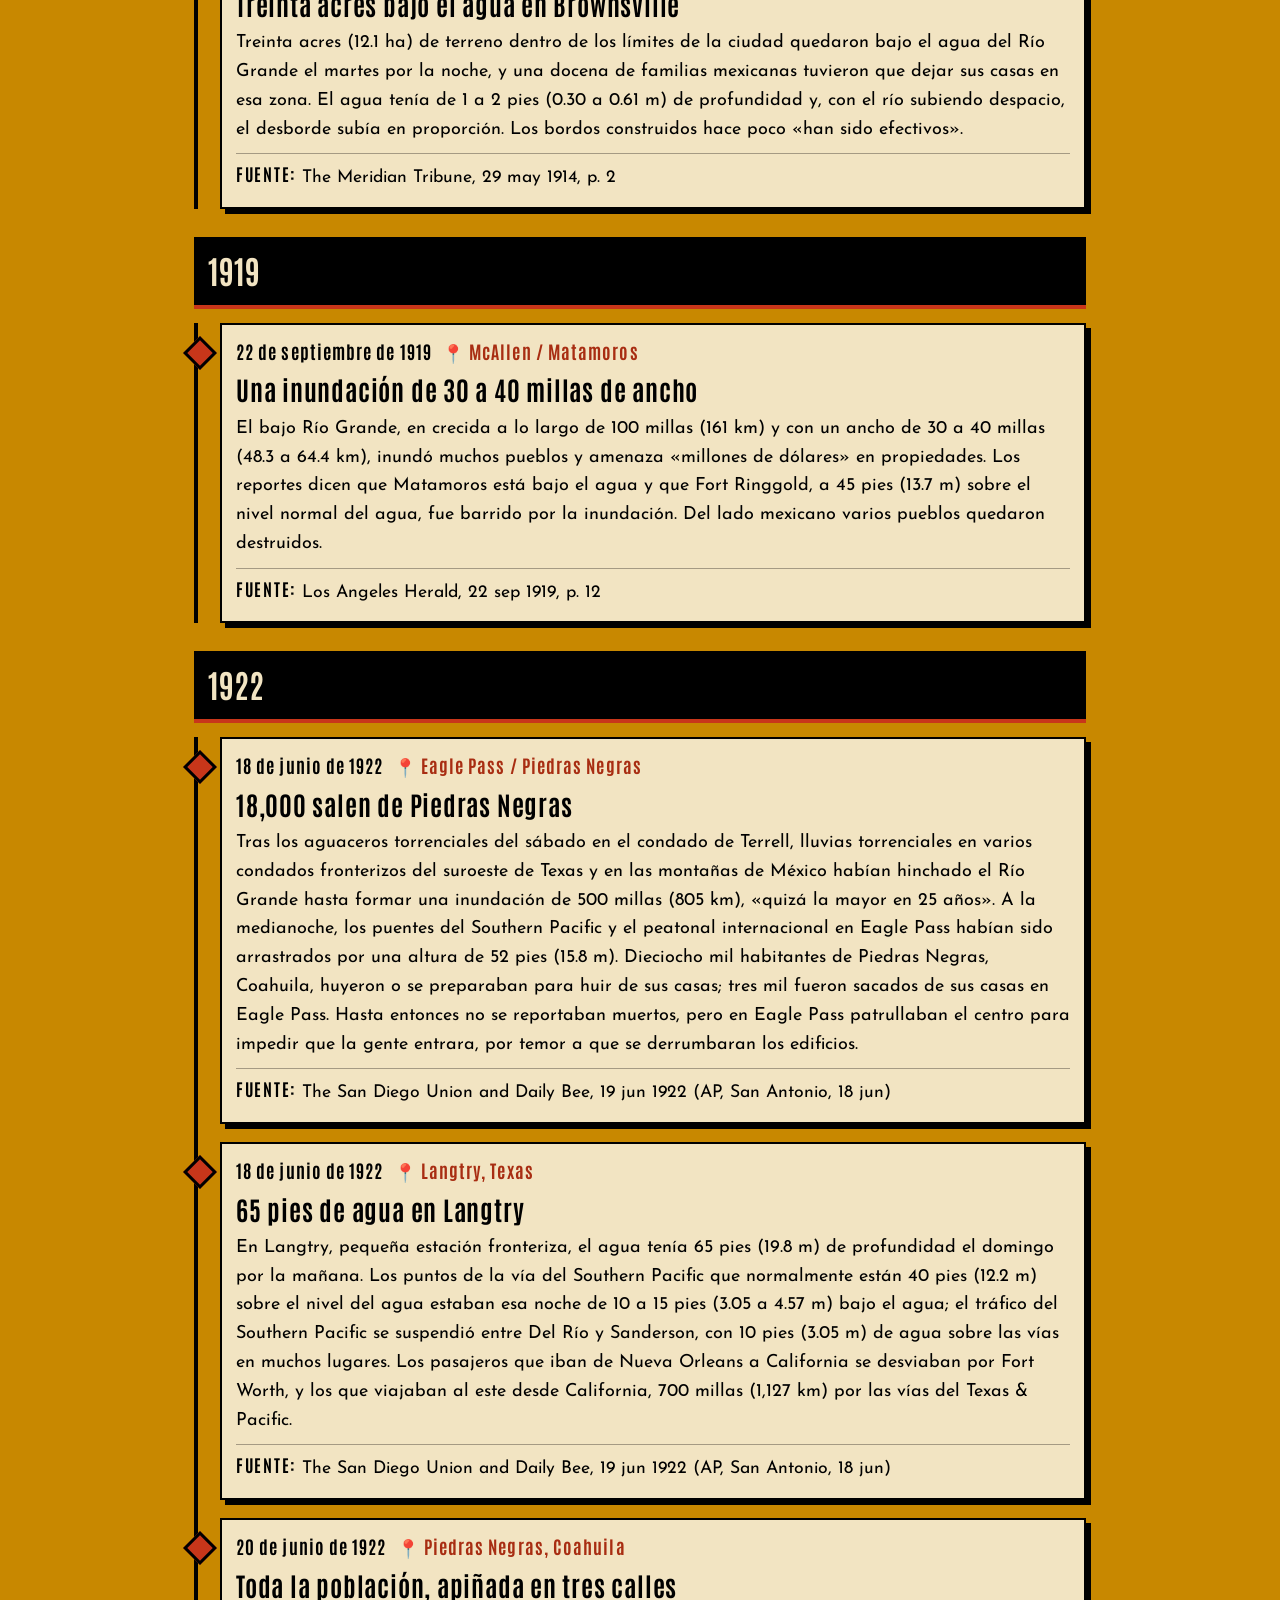
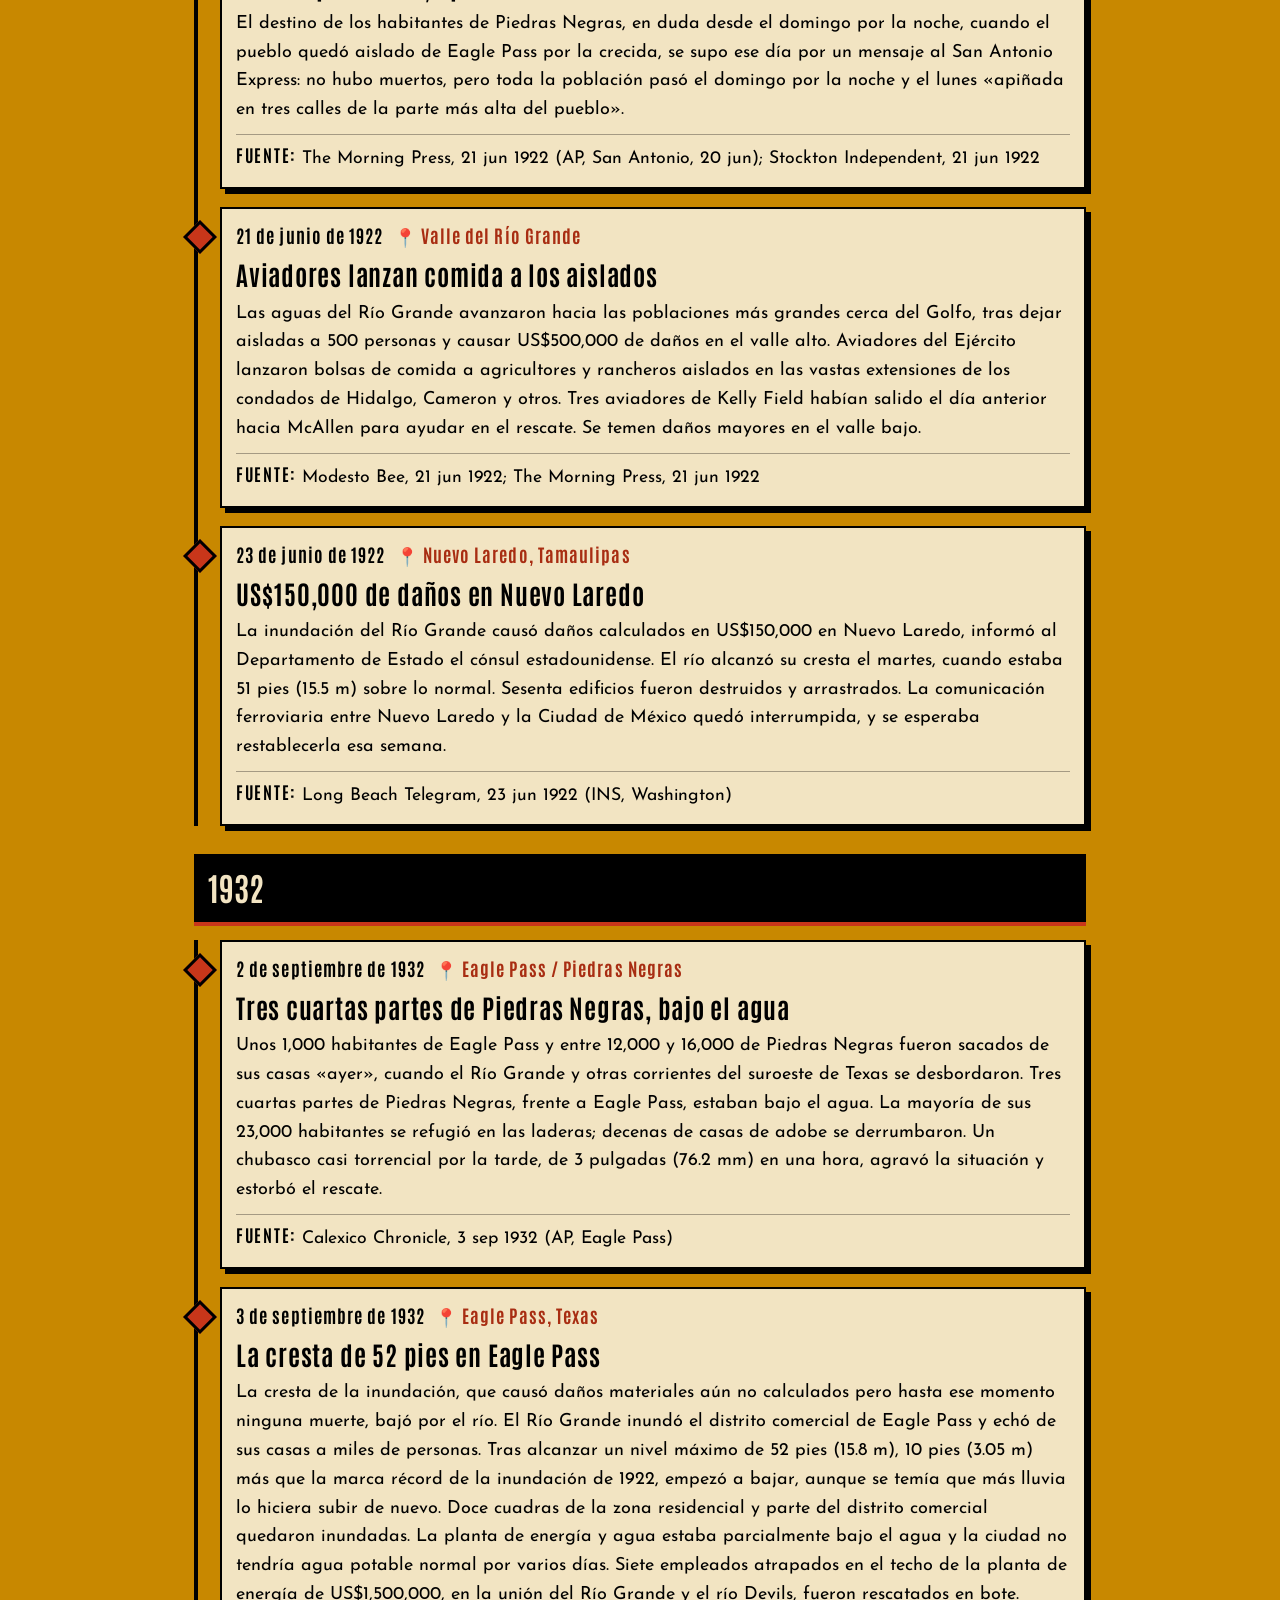
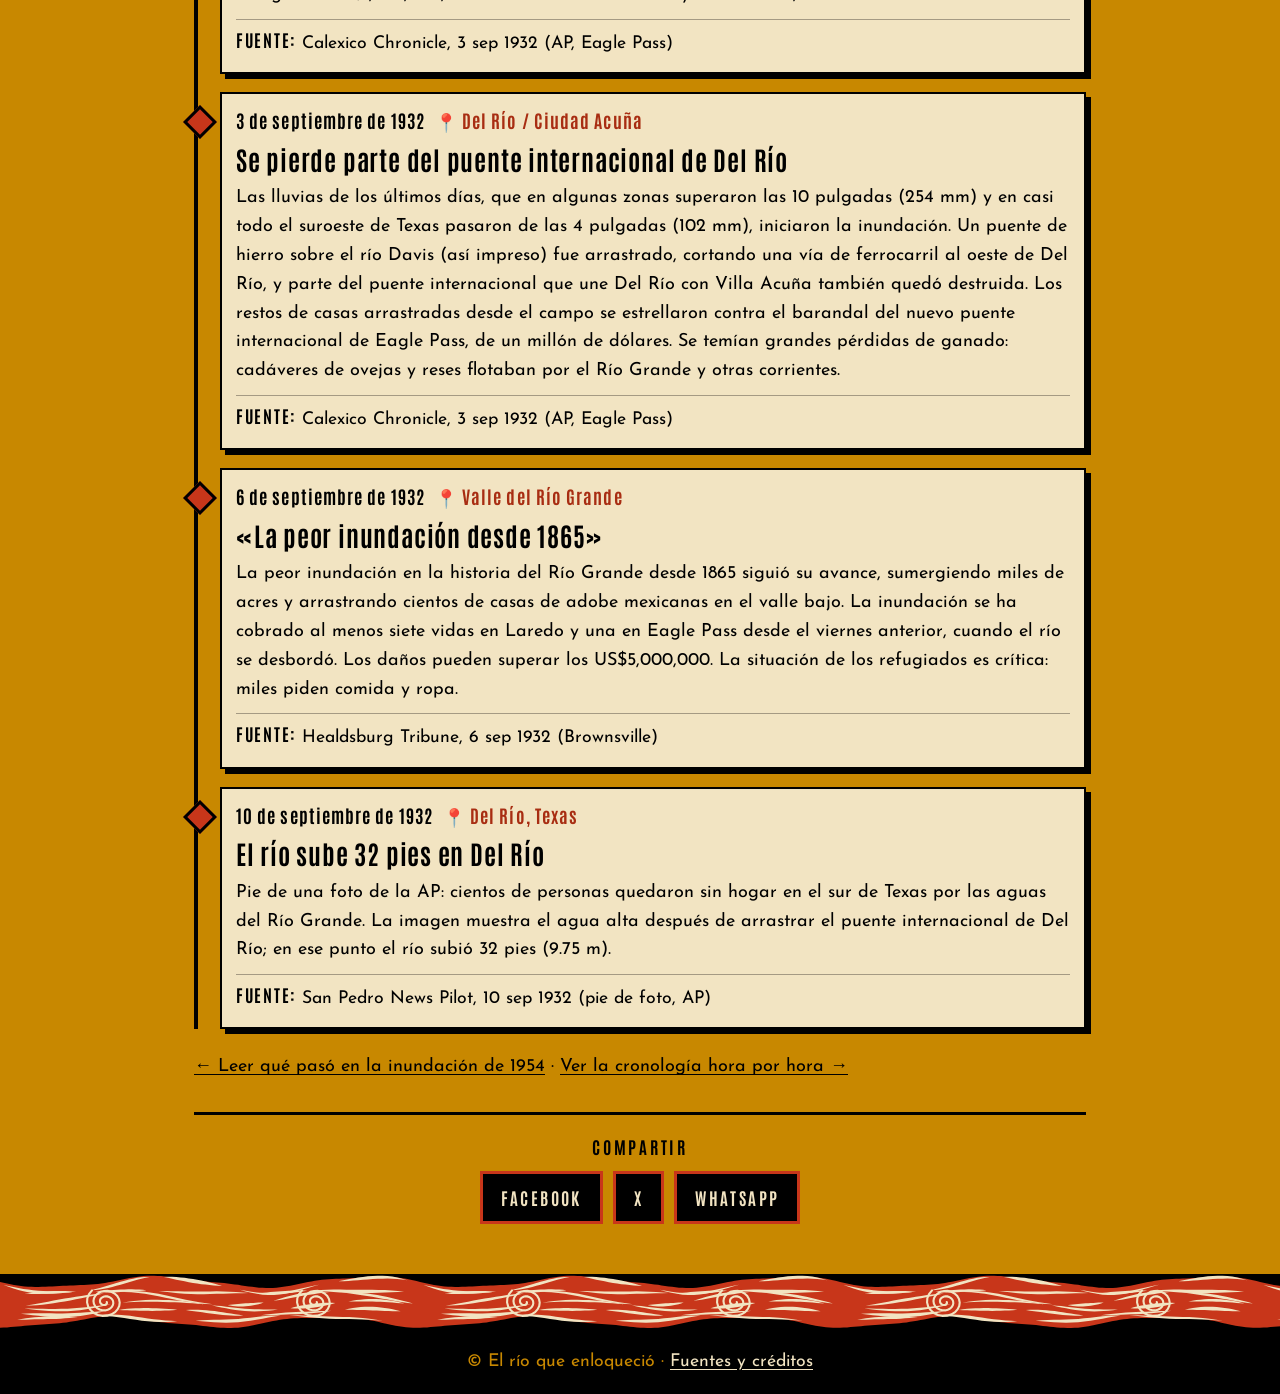
==== commit 1edc7283: "Modify navigation and add JSON-LD structured data Updated navigation links and added structured data" ====
--- a/antes.html
+++ b/antes.html
@@ -13,15 +13,16 @@
 <link rel="icon" href="data:image/svg+xml,%3Csvg xmlns=%27http://www.w3.org/2000/svg%27 viewBox=%270 0 10 10%27%3E%3Cpath d=%27M5 0L10 5L5 10L0 5Z%27 fill=%27%23C65A1E%27/%3E%3C/svg%3E">
 <link rel="stylesheet" href="css/style.css">
 <script src="js/letra.js"></script>
+<script type="application/ld+json">{"@context": "https://schema.org", "@type": "CollectionPage", "name": "Crecidas del río Bravo antes de 1954 · El río que enloqueció", "description": "Las crecidas del río Bravo anteriores a 1954, de 1886 a 1932, según la prensa de la época: el antecedente de la gran inundación de Piedras Negras.", "url": "https://matonfaz.github.io/el-rio-que-enloquecio/antes.html", "inLanguage": "es-MX", "isPartOf": {"@type": "WebSite", "name": "El río que enloqueció", "url": "https://matonfaz.github.io/el-rio-que-enloquecio/"}}</script>
 </head>
 <body>
-<nav class="menu" aria-label="Principal"><a href="inundacion-piedras-negras-1954.html">Inundación</a><a href="index.html">Cronología</a><a href="libro.html">El libro</a><a href="canciones.html">Prensa y medios</a><a href="substack.html">Substack</a><a href="numeralia.html">Numeralia</a><a href="antes.html" aria-current="page">Inundaciones previas</a></nav>
+<nav class="menu" aria-label="Principal"><a href="inundacion-piedras-negras-1954.html">Inundación</a><a href="index.html">Cronología</a><a href="numeralia.html">Numeralia</a><a href="antes.html" aria-current="page">Inundaciones previas</a><a href="canciones.html">Prensa y medios</a><a href="libro.html">El libro</a><a href="substack.html">Substack</a></nav>
 <div class="ondas"></div>
 <main>
   <h1>El río ya había enloquecido antes</h1>
   <div class="intro">Mucho antes de 1954, el Bravo ya se salía de su cauce, y la prensa lo anotaba. Estas fichas recogen crecidas desde 1886 hasta 1932, tal como las contaron los periódicos de entonces. Las alturas del agua son las que citaba cada nota; las equivalencias métricas se agregaron aquí.</div>
   <div id="antes-lista"><noscript><div class="error">Esta página necesita JavaScript activado.</div></noscript></div>
-  <p class="volver"><a href="index.html">← Volver a la cronología de 1954</a></p>
+  <p class="volver"><a href="inundacion-piedras-negras-1954.html">← Leer qué pasó en la inundación de 1954</a> · <a href="index.html">Ver la cronología hora por hora →</a></p>
 </main>
 <div class="ondas"></div>
 <footer>© El río que enloqueció · <a href="fuentes.html">Fuentes y créditos</a></footer>
--- a/css/style.css
+++ b/css/style.css
@@ -233,6 +233,10 @@
 .num-fuente{font-size:.95rem;margin:12px 0 0}
 .num-lista{margin:8px 0;padding-left:1.2em}
 .num-lista li{margin:0 0 .6em}
+.num-sub{color:var(--rojo-texto);margin:1.6em 0 .3em}
+.num-lista-libro{list-style:none;margin:8px 0;padding:0}
+.num-lista-libro li{margin:0 0 1em}
+.num-dato-t{display:block;font-weight:700}
 .num-svg .a-fade{opacity:0;transition:opacity .9s ease-in-out var(--d,0s)}
 .num-svg .a-bar{transform-box:fill-box;transform-origin:0 50%;transform:scaleX(0);transition:transform 1.6s ease-in-out var(--d,0s)}
 .num-svg .a-dash{stroke-dasharray:var(--len);stroke-dashoffset:var(--len);transition:stroke-dashoffset var(--dur,2s) ease-in-out var(--d,0s)}
